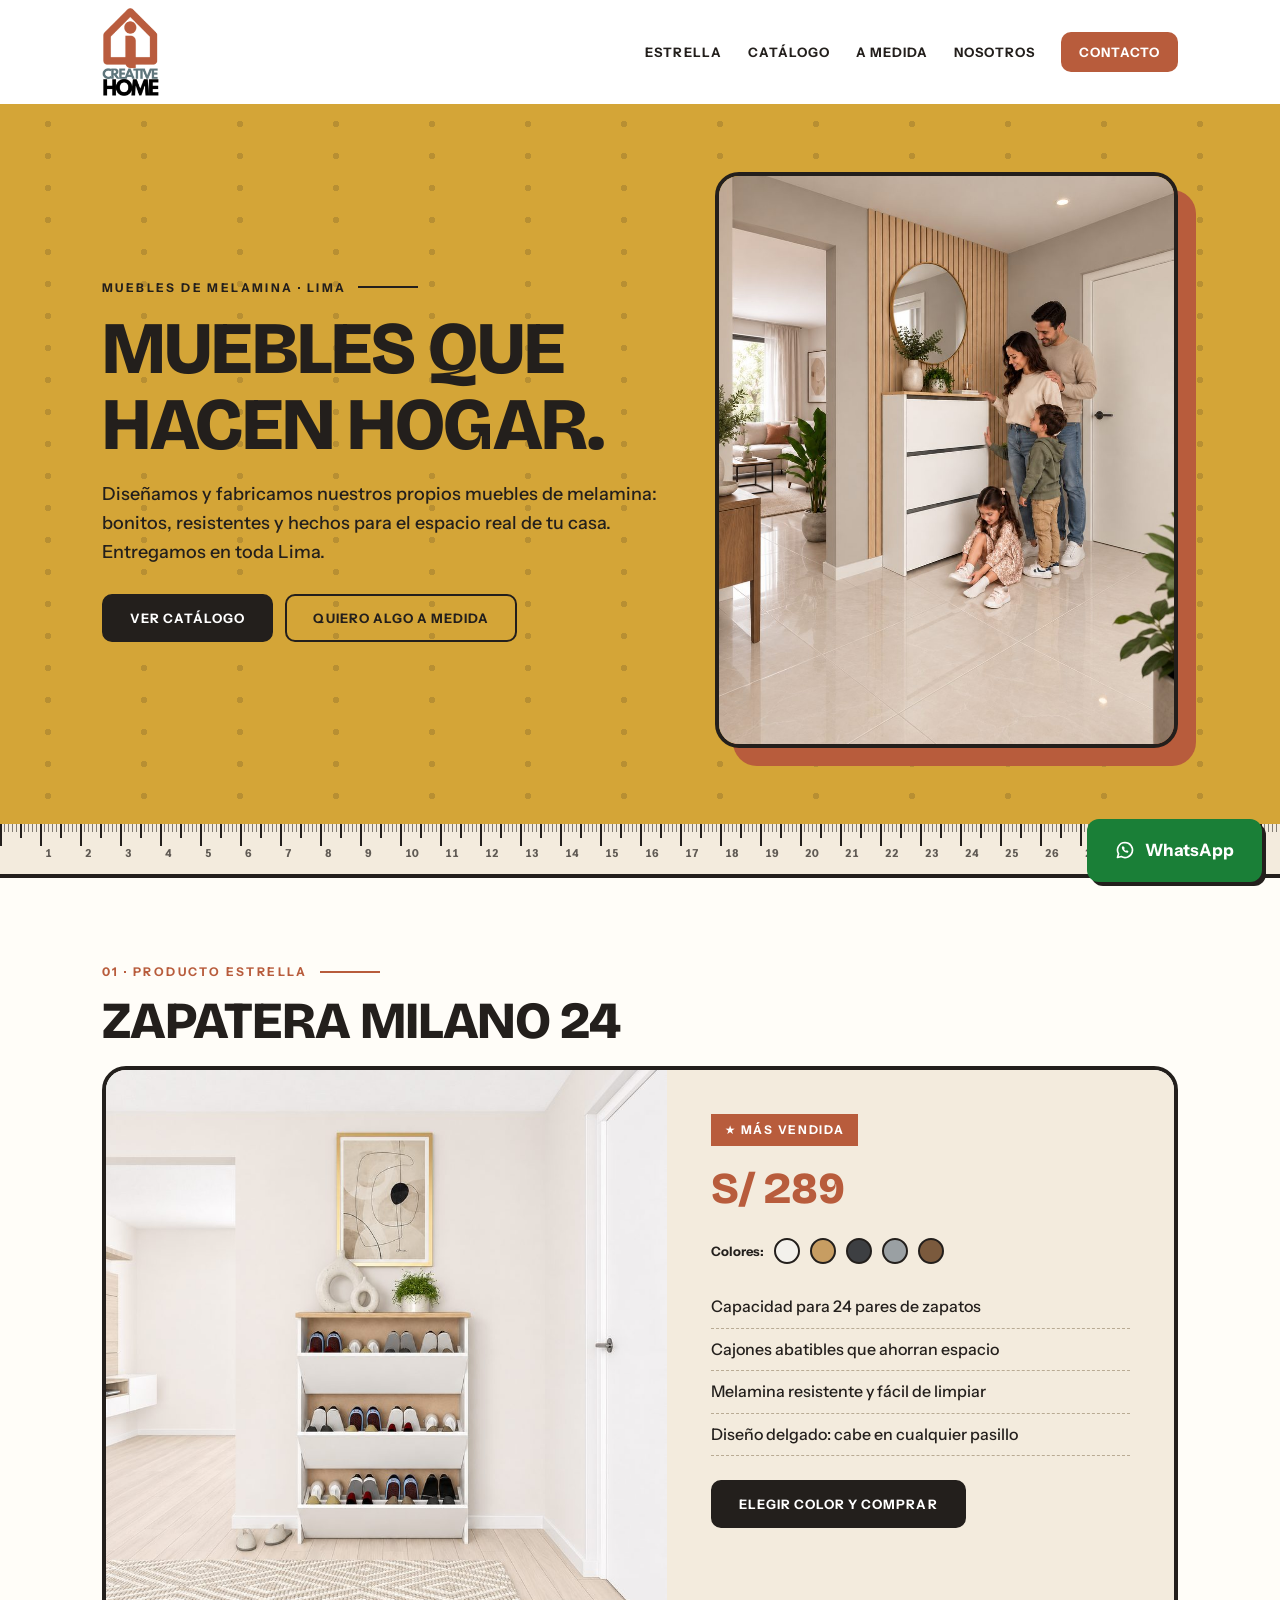
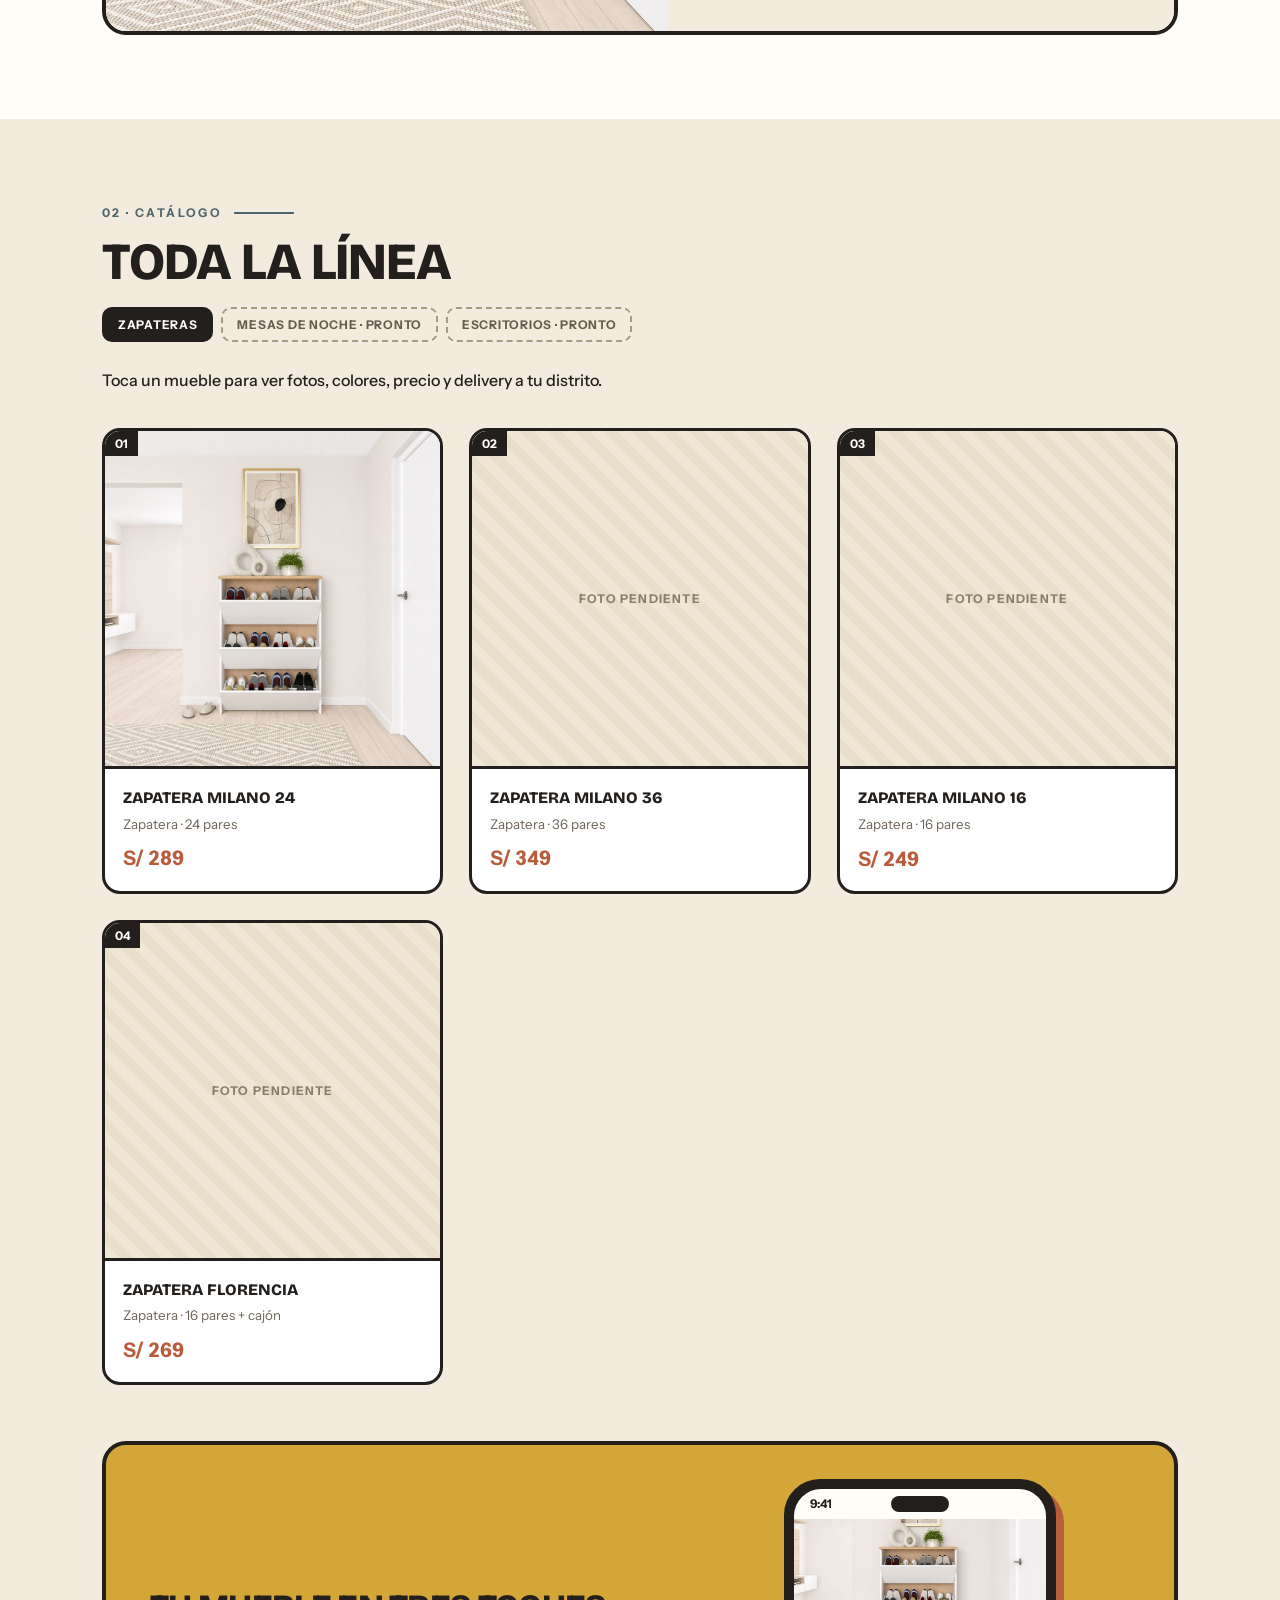
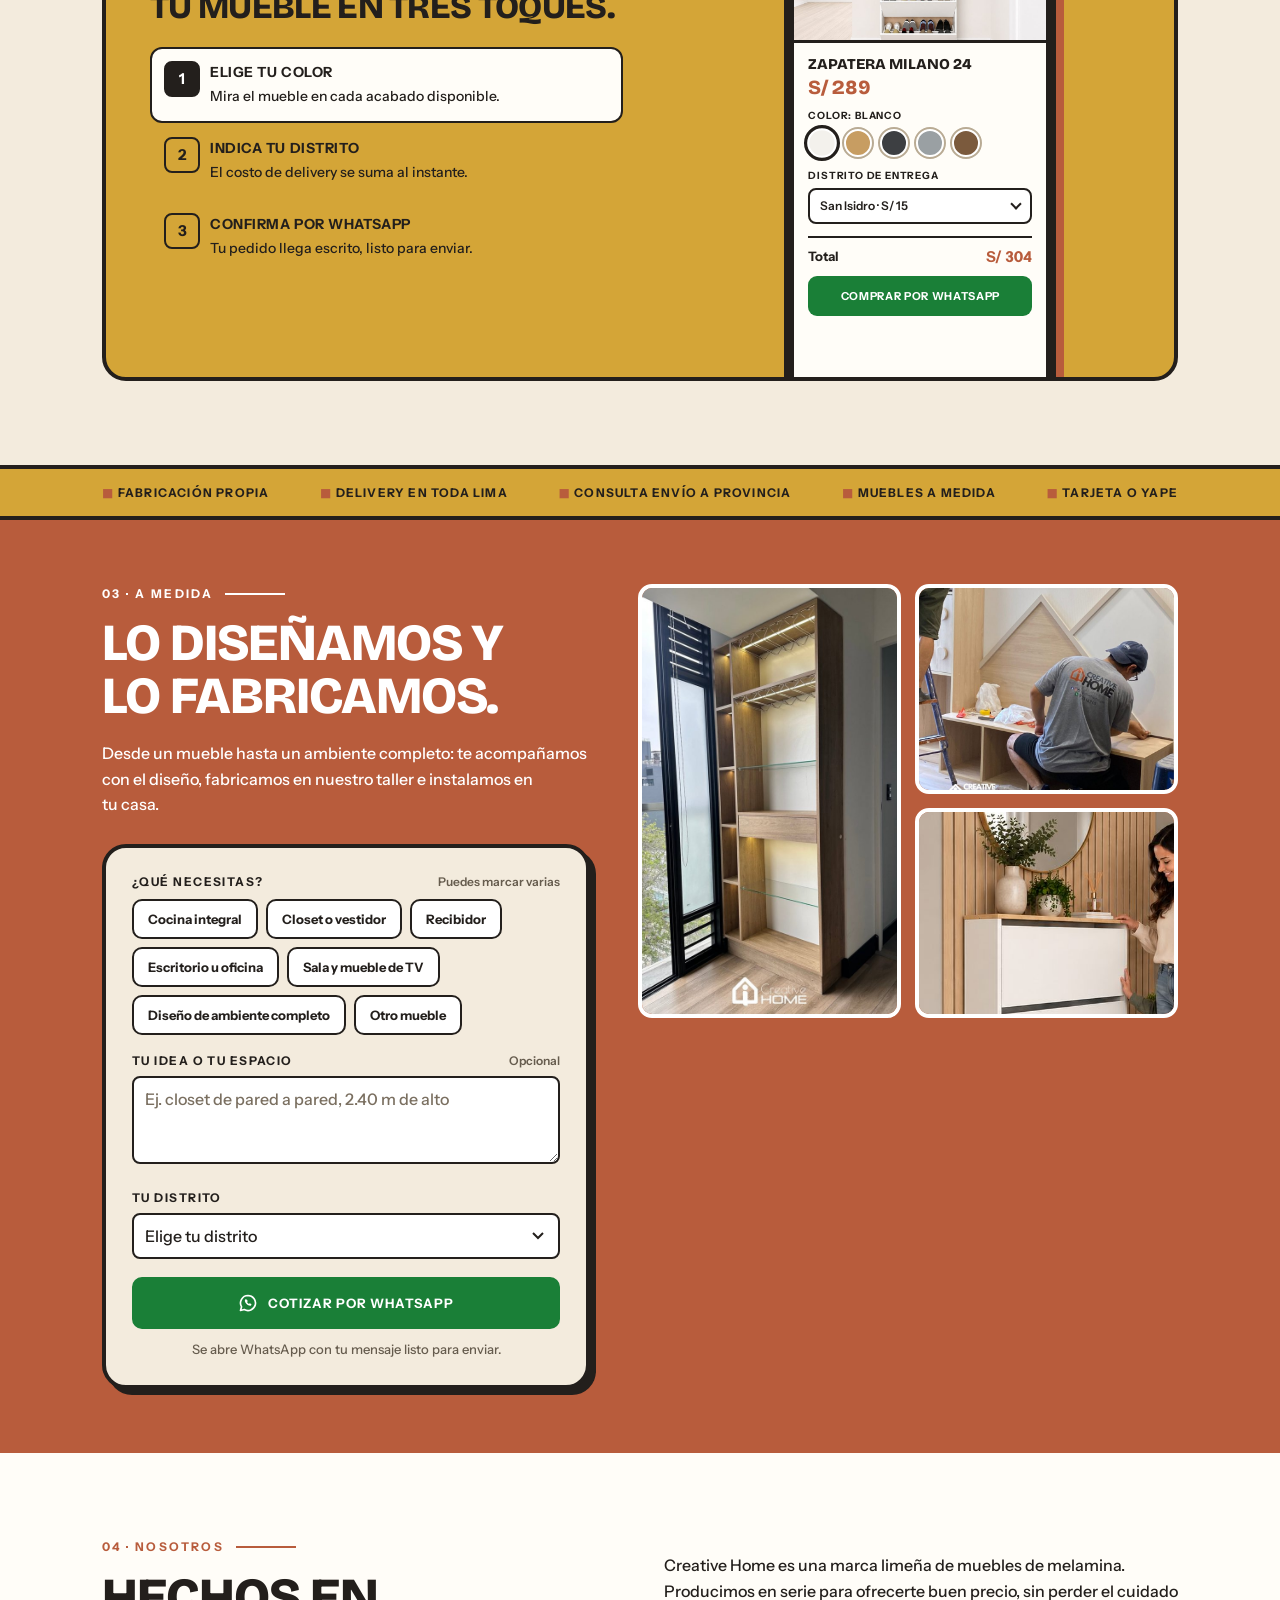
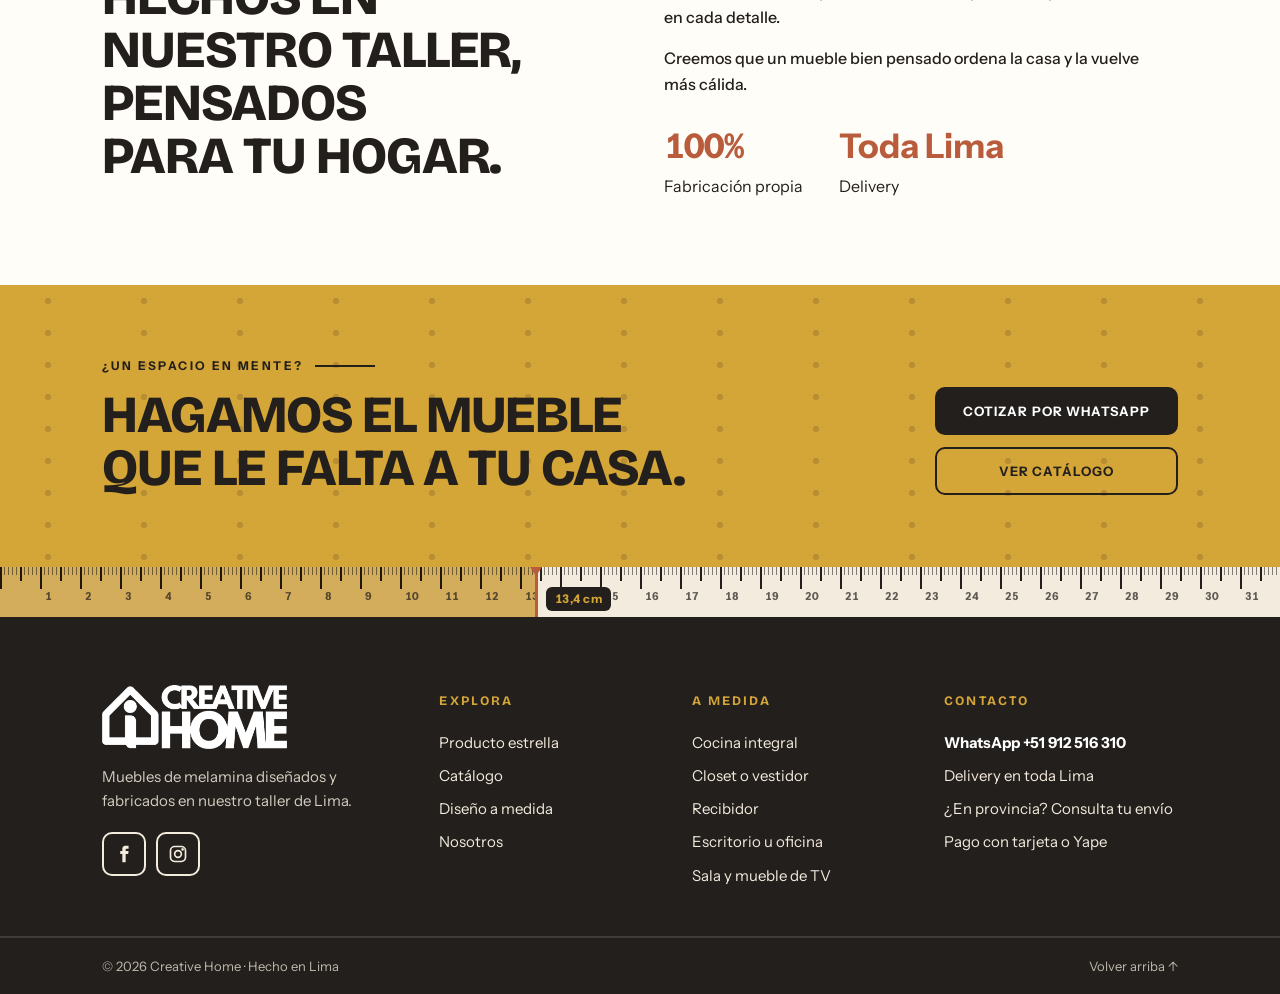
==== index.html @ 0b45a782 "Rename creative-home-completo.html to index.html" ====
<!DOCTYPE html>
<html lang="es">
<head>
<meta charset="utf-8">
<meta name="viewport" content="width=device-width, initial-scale=1, viewport-fit=cover">
<meta name="description" content="Creative Home: zapateras y muebles de melamina fabricados por nosotros. Compra en línea o por WhatsApp. Diseño y fabricación a medida.">
<link rel="icon" href="data:image/svg+xml,%3Csvg xmlns=%27http://www.w3.org/2000/svg%27 viewBox=%270 0 100 100%27%3E%3Ctext y=%27.9em%27 font-size=%2790%27%3E%F0%9F%8F%A0%3C/text%3E%3C/svg%3E">
<meta name="color-scheme" content="light">
<title>Creative Home | Muebles de melamina en Lima</title>
<link rel="preconnect" href="https://fonts.googleapis.com"><link rel="preconnect" href="https://fonts.gstatic.com" crossorigin>
<link href="https://fonts.googleapis.com/css2?family=Bricolage+Grotesque:opsz,wght@12..96,700..800&family=Instrument+Sans:wght@400..700&display=swap" rel="stylesheet">
<style>
:root{--fd:'Bricolage Grotesque',Georgia,serif;--fb:'Instrument Sans',system-ui,Arial,sans-serif;--ink:#231f1c;--mus:#d4a537;--ter:#b85c3c;--sl:#4f666c;--cr:#f3ebdd;--wh:#fffdf8;color-scheme:light;box-sizing:border-box;padding-top:env(safe-area-inset-top,0px);padding-bottom:env(safe-area-inset-bottom,0px)}
*{box-sizing:border-box}html{scroll-behavior:smooth;scroll-padding-top:calc(90px + env(safe-area-inset-top,0px))}
body{margin:0;background:var(--wh);color:var(--ink);font:400 16px/1.6 var(--fb)}
body::before{content:"";position:fixed;inset:0 0 auto;height:env(safe-area-inset-top,0px);background:#fff;z-index:20}
img{max-width:100%;display:block}a{color:inherit;text-decoration:none}.w{max-width:1120px;margin:auto;padding:0 22px}
header{position:sticky;top:env(safe-area-inset-top,0px);z-index:10;background:#fff;border-bottom:4px solid var(--mus)}
header .w{display:flex;align-items:center;justify-content:space-between;height:104px}header img{height:88px;width:auto}
nav{display:flex;gap:26px;align-items:center;font-size:13px;font-weight:700;letter-spacing:.08em;text-transform:uppercase}nav a:hover{color:var(--ter)}
@media(max-width:760px){header .w{height:84px}header img{height:70px}nav a:not(.nb){display:none}}
.b{display:inline-block;background:var(--ink);color:#fff;border:2px solid var(--ink);border-radius:10px;padding:14px 26px;font:800 13px var(--fb);letter-spacing:.08em;text-transform:uppercase;cursor:pointer;transition:.15s}
.b:hover{background:var(--ter);border-color:var(--ter)}.b.o{background:transparent;color:inherit;border-color:currentColor}.b.o:hover{background:var(--ink);color:#fff}
.b.g{background:#25a244;border-color:#25a244}.b.g:hover{background:#1d8a38;border-color:#1d8a38}.nb{background:var(--ter);color:#fff;padding:10px 18px;border-radius:10px}
.tag{font-weight:800;font-size:12px;letter-spacing:.2em;text-transform:uppercase;display:flex;align-items:center;gap:12px}.tag::after{content:"";height:2px;width:60px;background:currentColor}
h1,h2{font-weight:900;text-transform:uppercase;line-height:1.02;margin:14px 0 18px;letter-spacing:-.01em}h1{font-size:clamp(38px,6.4vw,74px)}h2{font-size:clamp(30px,4.6vw,52px)}
section{padding:84px 0}.ru{height:46px;background:url([data-uri]) repeat-x center/auto 100%}
#inicio{background:var(--mus);padding:64px 0 76px}.hero{display:grid;grid-template-columns:1.1fr .9fr;gap:48px;align-items:center}
.hero p{font-size:18px;max-width:470px;font-weight:500}.hero .ph{position:relative}.hero .ph img{width:100%;aspect-ratio:4/5;object-fit:cover;border:4px solid var(--ink);border-radius:24px;position:relative;z-index:1}
.hero .ph::before{content:"";position:absolute;inset:18px -18px -18px 18px;background:var(--ter);border-radius:24px}
.row{display:flex;gap:12px;flex-wrap:wrap;margin-top:28px}@media(max-width:820px){.hero,.st,.cu,.ab{grid-template-columns:1fr!important}}
#estrella{background:var(--wh)}.st{display:grid;grid-template-columns:1.05fr .95fr;gap:0;border:4px solid var(--ink);border-radius:24px;overflow:hidden}
.st img{width:100%;height:100%;min-height:420px;object-fit:cover}.st .tx{padding:44px;background:var(--cr)}
.bd{display:inline-block;background:var(--ter);color:#fff;font-weight:800;font-size:12px;letter-spacing:.14em;padding:6px 14px;text-transform:uppercase}
.pr{font-size:44px;font-weight:900;color:var(--ter);margin:8px 0 14px}.sw{display:flex;gap:10px;margin:0 0 22px;align-items:center;font-size:13px;font-weight:700}
.dot{width:26px;height:26px;border-radius:50%;border:2px solid var(--ink)}
ul.l{padding:0;margin:0 0 24px;list-style:none;font-weight:500}ul.l li{padding:8px 0;border-bottom:1px dashed #b9ab94}
#catalogo{background:var(--cr)}.sub{max-width:560px;margin:0 0 34px;font-weight:500}.gr{display:grid;grid-template-columns:repeat(auto-fill,minmax(250px,1fr));gap:26px}
.cd{background:#fff;border:3px solid var(--ink);border-radius:18px;overflow:hidden;cursor:pointer;transition:.15s;position:relative}.cd:hover{transform:translate(-4px,-4px);box-shadow:8px 8px 0 var(--ter)}
.cd img{aspect-ratio:1;object-fit:cover;width:100%}.ph0{aspect-ratio:1;display:grid;place-items:center;text-align:center;font-size:12px;font-weight:700;letter-spacing:.1em;text-transform:uppercase;color:#8a7d68;background:repeating-linear-gradient(45deg,#efe6d4,#efe6d4 10px,#e8dec9 10px,#e8dec9 20px);padding:12px}
.cd .in{padding:16px 18px;border-top:3px solid var(--ink)}.cd h3{margin:0;font-size:16px;font-weight:800;text-transform:uppercase}.cd small{color:#6e6558}.cd b{display:block;color:var(--ter);font-size:20px;font-weight:900;margin-top:6px}
.cd i{position:absolute;top:0;left:0;background:var(--ink);color:#fff;font:800 12px var(--fb);padding:5px 10px;font-style:normal;z-index:1}
#medida{background:var(--ter);color:#fff}.cu{display:grid;grid-template-columns:.95fr 1.05fr;gap:48px;align-items:start}
.sv{display:flex;flex-wrap:wrap;gap:10px;margin:8px 0 18px}.sv button{background:transparent;color:#fff;border:2px solid #fff;border-radius:10px;padding:11px 16px;font:800 13px var(--fb);cursor:pointer;transition:.15s}.sv button:hover{background:rgba(255,255,255,.2)}.sv button.on{background:var(--mus);border-color:var(--mus);color:#231f1c}.sv button.on::before{content:"✓ "}
.mo{display:grid;grid-template-columns:1fr 1fr;gap:14px}.mo img{width:100%;height:100%;object-fit:cover;border:4px solid #fff;border-radius:14px;min-height:200px}.mo img.tl{grid-row:span 2;min-height:420px}
.mo div{border:3px dashed rgba(255,255,255,.7);display:grid;place-items:center;text-align:center;padding:14px;font-weight:800;font-size:12px;letter-spacing:.12em;text-transform:uppercase;min-height:150px}
.b.y{background:var(--mus);border-color:var(--mus);color:var(--ink)}.b.y:hover{background:#fff;border-color:#fff}
#nosotros{background:var(--wh)}.ab{display:grid;grid-template-columns:1fr 1fr;gap:48px}.ab p{font-weight:500}
.nm{display:flex;gap:36px;margin-top:22px;flex-wrap:wrap}.nm b{display:block;font-size:34px;font-weight:900;color:var(--ter)}
footer{background:var(--ink);color:var(--cr);font-size:15px;line-height:1.55;overflow:hidden}footer a{transition:color .15s}footer a:hover{color:var(--mus)}.fc{background:radial-gradient(circle,rgba(35,31,28,.16) 3px,transparent 3.5px) 0 0/96px 32px,var(--mus);color:var(--ink);padding:72px 0}.fc .w{display:flex;justify-content:space-between;align-items:flex-end;gap:28px 48px;flex-wrap:wrap}.fc h2{margin:14px 0 0;max-width:760px}.fc .row{margin:0;flex-direction:column}.fc .row .b{text-align:center}.fc .b:hover{color:#fff}.fc .b.o:hover{color:#fff}footer .ru{background-color:var(--mus)}.fm{padding:64px 0 44px}.fm .w{display:grid;grid-template-columns:1.4fr 1fr 1fr 1.1fr;gap:40px}.fb img{height:64px;width:auto}.fb p{max-width:300px;margin:16px 0 20px;opacity:.85}.so{display:flex;gap:10px}.so a{width:44px;height:44px;display:grid;place-items:center;border:2px solid var(--cr);border-radius:10px}.so a:hover{background:var(--mus);border-color:var(--mus);color:var(--ink)}.so svg{width:20px;height:20px}.fn h3{font-size:13px;letter-spacing:.16em;text-transform:uppercase;color:var(--mus);margin:6px 0 14px}.fn a,.fn span{display:block;padding:5px 0}.fn .wl{font-weight:700;color:#fff}.fbt{border-top:2px solid rgba(243,235,221,.14)}.fbt .w{display:flex;justify-content:space-between;gap:10px 24px;flex-wrap:wrap;padding-top:18px;padding-bottom:18px;font-size:13px;color:rgba(243,235,221,.75)}@media(max-width:900px){.fm .w{grid-template-columns:1fr 1fr}.fb,.fn:last-child{grid-column:1/-1}}@media(max-width:760px){.fc{padding:56px 0}.fc .row{flex-direction:row}.fm{padding:48px 0 32px}.fm .w{gap:32px 20px}.fb img{height:54px}.fbt .w{padding-bottom:96px}}
.fab{position:fixed;right:18px;bottom:calc(18px + env(safe-area-inset-bottom,0px));background:#25a244;color:#fff;font-weight:800;font-size:17px;padding:18px 28px;border-radius:12px;z-index:15;box-shadow:4px 4px 0 var(--ink)}
.ov{position:fixed;inset:0;background:rgba(35,31,28,.7);display:none;align-items:center;justify-content:center;padding:14px;z-index:30}.ov.on{display:flex}
.md{background:var(--wh);border:4px solid var(--ink);border-radius:20px;max-width:900px;width:100%;max-height:94vh;max-height:94dvh;overflow:auto;display:grid;grid-template-columns:1.05fr .95fr;position:relative}
@media(max-width:760px){.md{grid-template-columns:1fr}}
.sl{position:relative;background:var(--cr);aspect-ratio:1;overflow:hidden}.sl img,.sl .ph0{width:100%;height:100%;aspect-ratio:auto;object-fit:cover}
.ar{position:absolute;top:50%;transform:translateY(-50%);background:#231f1c;color:#fff;-webkit-text-fill-color:#fff;border:3px solid #fff;width:48px;height:48px;font:900 24px/1 var(--fb);cursor:pointer;z-index:2;box-shadow:3px 3px 0 rgba(0,0,0,.35)}.ar:hover{background:var(--ter)}.ar.p{left:10px}.ar.n{right:10px}
.dts{position:absolute;bottom:10px;left:0;right:0;display:flex;justify-content:center;gap:7px}.dts button{width:11px;height:11px;border:2px solid var(--ink);background:#fff;cursor:pointer}.dts button.on{background:var(--ink)}
.md .tx{padding:28px}.md h2{font-size:26px;margin:0 0 8px}.x{position:absolute;right:10px;top:10px;z-index:3;background:#231f1c;color:#fff;-webkit-text-fill-color:#fff;border:3px solid #fff;width:44px;height:44px;font:900 24px/1 var(--fb);cursor:pointer;box-shadow:3px 3px 0 rgba(0,0,0,.35)}.x:hover{background:var(--ter)}
.cs{display:flex;gap:10px;margin:6px 0 16px;flex-wrap:wrap}.cs button{width:44px;height:44px;border-radius:50%;border:3px solid #fff;outline:2px solid #b9ab94;cursor:pointer}.cs button.on{outline:3px solid var(--ink)}
label,.lb{font-size:12px;font-weight:800;letter-spacing:.08em;text-transform:uppercase}select,input,textarea{width:100%;padding:11px;border:2px solid var(--ink);border-radius:8px;background:#fff;color:#231f1c;-webkit-text-fill-color:#231f1c;font:500 16px var(--fb);margin:6px 0 12px}select option{color:#231f1c;background:#fff}input::placeholder,textarea::placeholder{color:#7a6f60;opacity:1;-webkit-text-fill-color:#7a6f60}select:focus,input:focus,textarea:focus{outline:3px solid var(--mus)}
.tt{display:flex;justify-content:space-between;padding:10px 0;border-top:2px solid var(--ink);font-weight:700}.tt b{color:var(--ter);font-size:18px}.md .b{width:100%;margin-top:8px;text-align:center}
.pm{display:flex;gap:10px;margin-bottom:12px}.pm label{flex:1;border:2px solid var(--ink);padding:10px;cursor:pointer;text-transform:none;letter-spacing:0;font-size:13px}.pm input{width:auto;margin:0 6px 0 0}
.nt{background:var(--cr);border-left:5px solid var(--mus);padding:12px;font-size:13px;margin-top:10px;display:none}
.aq{background:var(--ink);color:#fff;padding:16px 18px;margin:0 0 24px;border-left:8px solid var(--mus);font-size:14px}.aq b{display:block;color:var(--mus);font-size:15px;letter-spacing:.1em;text-transform:uppercase;margin-bottom:2px}.ql{font:800 12px var(--fb);letter-spacing:.12em;text-transform:uppercase}#idea{min-height:76px;resize:vertical;margin:0 0 14px;border-color:#fff}#qh{display:none;background:var(--mus);color:#231f1c;font-weight:700;font-size:13px;padding:8px 12px;margin-bottom:12px}
.ts{background:var(--ink);color:#fff}.ts .w{display:flex;justify-content:space-between;gap:10px 28px;flex-wrap:wrap;padding-top:16px;padding-bottom:16px;font:800 12px var(--fb);letter-spacing:.12em;text-transform:uppercase}.ts span::before{content:"■ ";color:var(--mus)}
.hw{display:grid;grid-template-columns:repeat(3,1fr);margin-top:46px;border:3px solid var(--ink);background:#fff}.hw div{padding:24px;border-right:3px solid var(--ink);font-weight:500}.hw div:last-child{border:0}.hw b{display:block;font-size:42px;font-weight:900;color:var(--ter);line-height:1}.hw h3{margin:6px 0;text-transform:uppercase;font-size:15px;font-weight:800}.hw p{margin:0;font-size:14px}@media(max-width:760px){.hw{grid-template-columns:1fr}.hw div{border-right:0;border-bottom:3px solid var(--ink)}}
.ts.m{background:var(--mus);color:#231f1c;border-top:4px solid #231f1c;border-bottom:4px solid #231f1c}.ts.m span::before{color:var(--ter)}
.ar,.x{border-radius:10px}.ct{display:flex;gap:8px;flex-wrap:wrap;margin:0 0 26px}.ct button{font:800 12px var(--fb);letter-spacing:.06em;text-transform:uppercase;padding:8px 14px;border:2px solid #231f1c;border-radius:10px;background:#231f1c;color:#fff;cursor:default}.ct button[disabled]{background:transparent;color:#7a6f60;border:2px dashed #b9ab94}
html{-webkit-text-size-adjust:100%}body{-webkit-font-smoothing:antialiased}*{-webkit-tap-highlight-color:transparent}
button,a,.cd,.sl{touch-action:manipulation}.sl{touch-action:pan-y}
h1,h2{letter-spacing:-.02em;text-wrap:balance}p{text-wrap:pretty}h1,h2,h3,p,.cd h3{overflow-wrap:break-word}.tx p,.ab p,.hero p{max-width:65ch}
.pr,.cd b,.tt,.tt b,.nm b{font-variant-numeric:tabular-nums}
.b,.sv button,.fab,.ar,.x{transition:transform .16s cubic-bezier(.23,1,.32,1),background-color .16s,border-color .16s,color .16s}
.b:active,.sv button:active,.fab:active,.x:active{transform:scale(.97)}.ar:active{transform:translateY(-50%) scale(.95)}
.cd{transition:transform .22s cubic-bezier(.23,1,.32,1),box-shadow .22s cubic-bezier(.23,1,.32,1)}.cd:active{transform:scale(.98)}
@media(hover:none){.cd:hover{transform:none;box-shadow:none}.b:hover{background:var(--ink);border-color:var(--ink)}.b.y:hover{background:var(--mus);border-color:var(--mus)}.b.g:hover{background:#25a244;border-color:#25a244}.b.o:hover{background:transparent;color:inherit}.sv button:hover{background:transparent}.sv button.on:hover{background:var(--mus)}}
.ov,.md{overscroll-behavior:contain}.ov.on{animation:fd .18s ease-out}.ov.on .md{animation:pop .24s cubic-bezier(.23,1,.32,1)}.sl img,.sl .ph0{animation:fd .22s ease-out}
@keyframes fd{from{opacity:0}}@keyframes pop{from{opacity:0;transform:scale(.96) translateY(8px)}}
.dts button{position:relative}.dts button::after{content:"";position:absolute;inset:-14px -5px}
a:focus-visible,button:focus-visible{outline:3px solid var(--mus);outline-offset:2px}
@media(prefers-reduced-motion:reduce){*,*::before,*::after{animation:none!important;transition:none!important}html{scroll-behavior:auto}}
.fr{border:4px solid var(--ink);border-radius:24px;overflow:hidden;position:relative;z-index:1}.hero .ph .fr img{border:0;border-radius:0;position:static;display:block}
.zm{overflow:hidden;min-height:420px}.zm img{display:block}.zi{overflow:hidden}.zi img,.zi .ph0{display:block}
.mo{grid-auto-rows:150px}.mo .mi{border:4px solid #fff;border-radius:14px;overflow:hidden;display:block;padding:0;min-height:0}.mo .mi.tl{grid-row:span 2}.mo .mi img{width:100%;height:100%;object-fit:cover;border:0;border-radius:0;min-height:0;display:block}
#medida{padding:64px 0}
.fr img,.zm img,.zi img,.mi img,.sl img{transition:transform .5s cubic-bezier(.23,1,.32,1)}
@media(hover:hover){.fr:hover img,.zm:hover img,.cd:hover .zi img,.mi:hover img,.sl:hover img{transform:scale(1.07)}}
.cd:hover{transform:none;box-shadow:6px 6px 0 var(--ter)}
.dc{border:2px solid var(--ink);border-radius:12px;background:var(--cr);padding:12px;margin:0 0 12px}.dh{display:flex;justify-content:space-between;align-items:center;gap:8px;flex-wrap:wrap;border-bottom:2px dashed #b9ab94;padding-bottom:8px;margin-bottom:10px}.dh b{font-size:11px;letter-spacing:.1em;text-transform:uppercase}
.bg2{background:var(--mus);color:#231f1c;font-weight:800;font-size:12px;padding:5px 10px;border-radius:8px;border:2px solid var(--ink)}
.dt{display:grid;grid-template-columns:repeat(3,1fr);gap:8px}.dt div{background:#fff;border:2px solid var(--ink);border-radius:10px;padding:10px 6px;text-align:center;font-size:12px;font-weight:600;line-height:1.3;display:flex;flex-direction:column;align-items:center;gap:6px}.dt .no{background:#f8e3da;border-color:var(--ter);color:#8a3a20}
.df{display:flex;justify-content:space-between;gap:8px;flex-wrap:wrap;font-size:12px;margin-top:10px;font-weight:500}.df a{color:var(--ter);font-weight:800;text-decoration:underline}
/* ---- v2: fonts, footer, forms, menu, motion. Base spacing is left as is. ---- */
:root{--e:cubic-bezier(.16,1,.3,1);--grn:#1a7f37}
h1,h2,h3,.pr{font-family:var(--fd)}
html{scroll-padding-top:calc(118px + env(safe-area-inset-top,0px));scrollbar-color:var(--ink) var(--cr)}
html.lk .fab,header.open~.fab,.fab.hd{opacity:0;pointer-events:none}
::selection{background:var(--mus);color:var(--ink)}
input,textarea,select{caret-color:var(--ter);accent-color:var(--ter)}
a:focus-visible,button:focus-visible,.cd:focus-visible,summary:focus-visible{outline:3px solid var(--ink);outline-offset:3px}
footer .fm :focus-visible,footer .fbt :focus-visible{outline-color:#fff}
.ov :focus-visible{outline-color:var(--ter)}
.hero .ph img{height:auto}

/* menu */
.mt{display:none}
.nb{transition:background-color .15s,transform .15s}.nb:hover{background:var(--ink);color:#fff}
@media(min-width:761px){
nav a:not(.nb){position:relative;padding:8px 0}
nav a:not(.nb)::after{content:"";position:absolute;left:0;right:0;bottom:0;height:3px;background:var(--ter);transform:scaleX(0);transform-origin:left;transition:transform .3s var(--e)}
nav a:not(.nb):hover::after,nav a[aria-current]:not(.nb)::after{transform:scaleX(1)}
nav a[aria-current]:not(.nb){color:var(--ter)}
}
@media(min-width:761px) and (max-width:900px){nav{gap:18px;font-size:12px}}
@media(min-width:821px){.mo{position:sticky;top:132px;grid-auto-rows:210px}}

/* buttons, chips, cards */
.b.g,.fab{background:var(--grn);border-color:var(--grn)}
@media(hover:hover){.b.g:hover{background:#14662c;border-color:#14662c}}
@media(hover:none){.b.g:hover{background:var(--grn);border-color:var(--grn)}}
.b svg,.fab svg{width:20px;height:20px;flex:none}
.b.ic{display:inline-flex;align-items:center;justify-content:center;gap:10px}
.fab{display:inline-flex;align-items:center;gap:10px;transition:transform .16s var(--e),opacity .2s}
.ct span{font:800 12px var(--fb);letter-spacing:.06em;text-transform:uppercase;padding:8px 14px;border:2px solid var(--ink);border-radius:10px;background:var(--ink);color:#fff}
.ct span.so0{background:transparent;color:#665c4e;border:2px dashed #a8997f}
.cd:focus-visible{box-shadow:6px 6px 0 var(--ter)}
.zi .ph0{display:grid}

/* quote form */
.qf{background:var(--cr);color:var(--ink);border:4px solid var(--ink);border-radius:24px;padding:26px;box-shadow:6px 6px 0 var(--ink);margin-top:26px}
.qf fieldset{border:0;padding:0;margin:0 0 18px;min-width:0}
.qf legend,.qf label{display:flex;justify-content:space-between;align-items:baseline;gap:10px;width:100%;padding:0;font:800 12px var(--fb);letter-spacing:.12em;text-transform:uppercase}
.qf legend small,.qf label small{font:600 12px var(--fb);letter-spacing:0;text-transform:none;color:#665c4e}
.qf .sv{margin:10px 0 0;gap:8px}
.qf .sv button{background:#fff;color:var(--ink);border-color:var(--ink);padding:10px 14px}
.qf .sv button:hover{background:#fff}
@media(hover:hover){.qf .sv button:hover{background:var(--mus)}}
.qf .sv button.on,.qf .sv button.on:hover{background:var(--ink);border-color:var(--ink);color:#fff}
.qf .sv button.on::before{content:"✓ ";color:var(--mus)}
.qf #idea,.qf #qd{border-color:var(--ink);margin:8px 0 18px}
.qf #idea{min-height:88px}
#qh{border-radius:8px;border:2px solid var(--ink);padding:10px 12px;margin:0 0 14px}
#qh.on{display:block;animation:up .3s var(--e) both}
.qf .b{width:100%;text-align:center}
.qf .qn{margin:10px 0 0;font-size:13px;font-weight:500;color:#665c4e;text-align:center}

/* checkout form */
label,.lb{display:block}
select{appearance:none;-webkit-appearance:none;padding-right:40px;background:#fff url("data:image/svg+xml,%3Csvg xmlns='http://www.w3.org/2000/svg' viewBox='0 0 12 8'%3E%3Cpath d='M1 1l5 5 5-5' fill='none' stroke='%23231f1c' stroke-width='2'/%3E%3C/svg%3E") no-repeat right 14px center/12px 8px;cursor:pointer}
.fd{margin:0 0 12px}.fd input{margin-bottom:0}
[aria-invalid=true]{border-color:var(--ter);box-shadow:inset 0 0 0 1px var(--ter)}
.er{display:block;margin-top:5px;font-size:13px;font-weight:700;color:#a04a2c}.er[hidden]{display:none}
.pm label{display:flex;align-items:center;border-radius:8px;background:#fff;transition:background-color .15s,box-shadow .15s}
.pm label:has(input:checked){background:var(--cr);box-shadow:inset 0 0 0 2px var(--ink)}
.pm label:has(input:focus-visible){outline:3px solid var(--mus)}
.nt{border-radius:0 8px 8px 0}
.cs button{transition:transform .15s var(--e)}
summary.dh{list-style:none;cursor:pointer}summary.dh::-webkit-details-marker{display:none}
summary.dh b::after{content:"";display:inline-block;width:7px;height:7px;margin-left:8px;border:solid currentColor;border-width:0 2px 2px 0;transform:translateY(-3px) rotate(45deg);transition:transform .2s var(--e)}
details[open]>summary.dh b::after{transform:translateY(1px) rotate(-135deg)}
details:not([open])>summary.dh{border-bottom:0;padding-bottom:0;margin-bottom:0}

/* product modal: close button stays pinned, content scrolls inside .mdi only when it cannot fit */
.md{display:flex;overflow:hidden;box-shadow:8px 8px 0 rgba(35,31,28,.55)}
.mdi{display:grid;grid-template-columns:1.05fr .95fr;width:100%;overflow:auto;overscroll-behavior:contain;scrollbar-color:var(--ink) var(--cr)}
.sl img,.sl .ph0{position:absolute;inset:0}
.dts button{padding:0;border-radius:0}
.md .b.o{color:var(--ink)}
@media(min-width:761px){.sl{aspect-ratio:auto;min-height:440px;align-self:stretch}.md .tx{align-self:center}}

/* entrances: content is visible by default; .js-gated so a script failure never hides it */
@keyframes up{from{opacity:0;transform:translateY(14px)}}
@keyframes ins{from{clip-path:inset(0 0 100% 0)}to{clip-path:inset(0 0 0 0)}}
@media(prefers-reduced-motion:no-preference){
.hero>div:first-child>*{animation:up .7s var(--e) both}
.hero>div:first-child>:nth-child(2){animation-delay:.07s}.hero>div:first-child>:nth-child(3){animation-delay:.14s}.hero>div:first-child>:nth-child(4){animation-delay:.21s}
.hero .fr{animation:ins .9s var(--e) .1s both}
.hero .ph::before{animation:fd .5s ease-out .55s both}
.js .rv{opacity:0;transform:translateY(18px);transition:opacity .7s var(--e),transform .7s var(--e);transition-delay:var(--d,0s)}
.js .rv.in{opacity:1;transform:none}
}

/* mobile: only what the base lacked (menu, modal fit). Section, card and grid spacing stay as in the base. */
@media(max-width:760px){
html{scroll-padding-top:calc(96px + env(safe-area-inset-top,0px))}
body{overflow-x:clip}
.mt{display:inline-flex;flex-direction:column;justify-content:center;align-items:center;gap:5px;width:48px;height:48px;padding:0;background:#fff;border:2px solid var(--ink);border-radius:10px;cursor:pointer}
.mt span{display:block;width:22px;height:3px;background:var(--ink);border-radius:2px;transition:transform .2s,opacity .2s}
header.open .mt span:nth-child(1){transform:translateY(8px) rotate(45deg)}header.open .mt span:nth-child(2){opacity:0}header.open .mt span:nth-child(3){transform:translateY(-8px) rotate(-45deg)}
nav{display:flex;position:absolute;left:0;right:0;top:calc(100% + 4px);flex-direction:column;align-items:stretch;gap:0;padding:6px 22px 20px;background:#fff;border-bottom:4px solid var(--mus);box-shadow:0 14px 24px rgba(35,31,28,.18);font-size:16px;max-height:calc(100dvh - 88px);overflow-y:auto;visibility:hidden;opacity:0;transform:translateY(-10px);pointer-events:none;transition:opacity .2s ease-out,transform .3s var(--e),visibility 0s .3s}
header.open nav{visibility:visible;opacity:1;transform:none;pointer-events:auto;transition-delay:0s}
nav a:not(.nb){display:flex;align-items:center;min-height:52px;border-bottom:1px solid #e8dec9}
nav a[aria-current]:not(.nb){color:var(--ter)}
nav a.nb{display:flex;justify-content:center;align-items:center;margin-top:14px;min-height:48px}
.qf{padding:18px;border-radius:18px;box-shadow:4px 4px 0 var(--ink)}
.qf legend,.qf label{flex-wrap:wrap}
/* product modal fits the screen: the photo gives up height before anything has to scroll */
.ov{padding:10px}
.md{max-height:calc(100dvh - 20px)}
.mdi{display:flex;flex-direction:column;max-height:calc(100dvh - 28px)}
.sl{aspect-ratio:auto;flex:0 1 100vw;min-height:150px}
.md .tx{flex:none;padding:16px 18px 18px}
.md h2{font-size:22px;margin:0 0 4px}
#mp{font-size:28px!important;margin:0 0 6px!important}
.cs{margin:6px 0 10px}
.md select,.md input:not([type=radio]){margin:6px 0 10px}.md .b{letter-spacing:.04em;padding-left:12px;padding-right:12px}.md .fd input{margin-bottom:0}.md .fd{margin-bottom:10px}
.dc{padding:10px 12px;margin-bottom:6px}
.tt{padding:7px 0}
.pm{margin-bottom:6px}
.fab{right:14px;bottom:calc(14px + env(safe-area-inset-bottom,0px))}
}
/* how-to-buy demo: a miniature of the real product sheet; every motion follows a tap */
.hc{margin-top:56px;display:grid;grid-template-columns:1.05fr .95fr;border:4px solid var(--ink);border-radius:24px;overflow:hidden;background:var(--mus);height:540px}
.hx{padding:44px;align-self:center}
.hh{font-family:var(--fd);font-weight:800;text-transform:uppercase;font-size:clamp(24px,3vw,34px);line-height:1.05;margin:0 0 22px;letter-spacing:-.02em}
.hl{list-style:none;margin:0;padding:0;counter-reset:h}
.hl li{counter-increment:h;position:relative;padding:12px 14px 12px 58px;border:2px solid transparent;border-radius:12px;transition:background-color .35s,border-color .35s}
.hl li::before{content:counter(h);position:absolute;left:12px;top:12px;width:32px;height:32px;display:grid;place-items:center;border:2px solid var(--ink);border-radius:8px;font:800 15px/1 var(--fb);background:transparent;transition:background-color .35s,color .35s}
.hl b{display:block;font-weight:800;text-transform:uppercase;font-size:14px;letter-spacing:.04em}
.hl span{font-size:14px;font-weight:500}
.hc[data-s="1"] .hl li:nth-child(1),.hc[data-s="2"] .hl li:nth-child(2),.hc[data-s="3"] .hl li:nth-child(3){background:var(--wh);border-color:var(--ink)}
.hc[data-s="1"] .hl li:nth-child(1)::before,.hc[data-s="2"] .hl li:nth-child(2)::before,.hc[data-s="3"] .hl li:nth-child(3)::before{background:var(--ink);color:#fff}
.hp{display:flex;justify-content:center;align-items:flex-start;padding-top:34px}
.hf{width:272px;border:4px solid var(--ink);border-radius:36px;background:var(--ink);padding:6px;box-shadow:8px 8px 0 var(--ter)}
.hs{position:relative;height:520px;border-radius:27px;overflow:hidden;background:var(--wh);font:500 12px/1.35 var(--fb);color:var(--ink);padding:0 14px}
.hb{height:30px;display:flex;align-items:center;justify-content:space-between;font-weight:700;font-size:12px;margin:0 2px}
.hb i{width:58px;height:16px;border-radius:9px;background:var(--ink);position:absolute;left:50%;top:7px;transform:translateX(-50%)}
.hi{margin:0 -14px;height:124px;background:var(--cr);border-bottom:3px solid var(--ink)}.hi img{width:100%;height:100%;object-fit:cover;object-position:50% 62%}
.hn{font:800 15px/1.2 var(--fd);text-transform:uppercase;margin-top:12px}
.hpr{font:800 20px/1.2 var(--fd);color:var(--ter);margin:2px 0 10px;font-variant-numeric:tabular-nums}
.hk{font-weight:800;font-size:10px;letter-spacing:.08em;text-transform:uppercase;margin-bottom:6px}
.hsws{display:flex;gap:8px;margin-bottom:12px}
.hsws i{width:28px;height:28px;border-radius:50%;border:2px solid #fff;outline:2px solid #b9ab94;transition:outline-color .2s,transform .2s var(--e)}
.hc[data-c="0"] .hsws i:nth-child(1),.hc[data-c="1"] .hsws i:nth-child(2){outline:3px solid var(--ink);transform:scale(1.06)}
.hq{position:relative}
.hsel{display:flex;align-items:center;justify-content:space-between;height:36px;padding:0 10px;border:2px solid var(--ink);border-radius:8px;background:#fff;font-weight:600;font-size:12px}
.hsel::after{content:"";width:6px;height:6px;border:solid var(--ink);border-width:0 2px 2px 0;transform:translateY(-2px) rotate(45deg)}
.hm{position:absolute;left:0;right:0;top:40px;z-index:2;background:#fff;border:2px solid var(--ink);border-radius:8px;box-shadow:4px 4px 0 var(--ink);overflow:hidden;opacity:0;transform:translateY(-6px) scale(.98);transform-origin:top;transition:opacity .18s,transform .25s var(--e);pointer-events:none}
.hc[data-d="1"] .hm{opacity:1;transform:none}
.hm div{padding:9px 10px;font-weight:600;font-size:12px;border-bottom:1px solid #e8dec9}.hm div:last-child{border:0}.hm div.hv{background:var(--cr)}
.htt{display:flex;justify-content:space-between;align-items:center;border-top:2px solid var(--ink);margin-top:12px;padding:9px 0;font-weight:700;font-size:13px}
.htv{color:var(--ter);font-size:15px;font-variant-numeric:tabular-nums}
.hbt{height:40px;display:grid;place-items:center;border-radius:9px;background:var(--grn);color:#fff;font-weight:800;font-size:11px;letter-spacing:.06em;text-transform:uppercase;transition:transform .14s var(--e)}
.hbt.pr{transform:scale(.96)}
.hz{position:absolute;inset:0;z-index:3;background:#efe7db;display:flex;flex-direction:column;transform:translateY(102%);transition:transform .55s cubic-bezier(.45,0,.1,1)}
.hc[data-chat="1"] .hz{transform:none}
.hzh{background:var(--grn);color:#fff;padding:34px 14px 10px;display:flex;align-items:center;gap:9px;font-weight:700;font-size:13px}
.hzh i{width:26px;height:26px;border-radius:50%;background:var(--mus);border:2px solid #fff}
.hzb{align-self:flex-end;max-width:84%;margin:16px 12px 0;background:#d9fdd3;border-radius:12px 12px 2px 12px;padding:9px 11px 6px;font-size:12px;line-height:1.4;box-shadow:0 1px 0 rgba(35,31,28,.18);opacity:0;transform:translateY(10px) scale(.96);transform-origin:bottom right;transition:opacity .25s,transform .4s var(--e)}
.hc[data-sent="1"] .hzb{opacity:1;transform:none}
.hzb small{display:block;text-align:right;font-size:10px;color:#5d6b5a;margin-top:2px}
.hdt{position:absolute;left:0;top:0;z-index:4;width:30px;height:30px;margin:-15px 0 0 -15px;border-radius:50%;background:rgba(35,31,28,.28);border:2px solid rgba(255,255,255,.9);opacity:0;transition:transform .6s cubic-bezier(.45,0,.1,1),opacity .25s;pointer-events:none}
.hdt.on{opacity:1}.hdt.pr{background:rgba(35,31,28,.5);box-shadow:0 0 0 6px rgba(35,31,28,.12)}
@media(max-width:820px){
.hc{grid-template-columns:1fr;height:auto;margin-top:40px}
.hx{padding:26px 22px 4px}
.hl li{padding:10px 12px 10px 54px}
.hp{padding-top:22px;height:478px;overflow:hidden}
.hf{width:258px;box-shadow:6px 6px 0 var(--ter)}
}
.ts.m .w{display:block;overflow:hidden;white-space:nowrap;letter-spacing:.1em}
.tk,.tg{display:flex;align-items:center}.tg{gap:28px;justify-content:space-between;flex:none}
@media(min-width:1140px){.tk{display:block}.tg[aria-hidden]{display:none}}
@media(max-width:1139.98px){
.ts.m .w{padding-left:0;padding-right:0;-webkit-mask-image:linear-gradient(90deg,transparent,#000 28px,#000 calc(100% - 28px),transparent);mask-image:linear-gradient(90deg,transparent,#000 28px,#000 calc(100% - 28px),transparent)}
.tk{width:max-content;animation:tk 32s linear infinite}.tg{padding-right:28px}
.ts.m:hover .tk{animation-play-state:paused}
}
@keyframes tk{to{transform:translateX(-50%)}}
@media(prefers-reduced-motion:reduce){.ts.m .w{overflow-x:auto;scrollbar-width:none}.tg[aria-hidden]{display:none}}
#inicio{background:radial-gradient(circle,rgba(35,31,28,.16) 3px,transparent 3.5px) 0 0/96px 32px,var(--mus)}
/* ruler: 4px = 1 mm, so ticks land on whole pixels. Ticks hang from the top edge like a tape measure. */
.ru,footer .ru{height:54px;position:relative;overflow:hidden;cursor:crosshair;touch-action:pan-y;border-bottom:4px solid var(--ink);
background:repeating-linear-gradient(90deg,var(--ink) 0 2px,transparent 2px 40px) 0 0/100% 22px no-repeat,
repeating-linear-gradient(90deg,var(--ink) 0 2px,transparent 2px 20px) 0 0/100% 14px no-repeat,
repeating-linear-gradient(90deg,rgba(35,31,28,.55) 0 1px,transparent 1px 4px) 0 0/100% 8px no-repeat,var(--cr)}
.rn span{position:absolute;top:24px;margin-left:5px;font:800 11px/1 var(--fb);font-variant-numeric:tabular-nums;color:var(--ink);opacity:.7}
.rf{position:absolute;left:0;top:0;width:100%;height:100%;background:var(--mus);opacity:0;transform-origin:left;transform:scaleX(0);mix-blend-mode:multiply;pointer-events:none}
.rm{position:absolute;left:0;top:0;height:100%;width:0;opacity:0;pointer-events:none}
.rm i{position:absolute;left:-1px;top:0;width:3px;height:100%;background:var(--ter)}
.rm i::before{content:"";position:absolute;left:-5px;top:0;border:6.5px solid transparent;border-top:9px solid var(--ter);border-bottom:0}
.rm b{position:absolute;left:10px;bottom:6px;white-space:nowrap;background:var(--ink);color:var(--mus);font:800 12px/1 var(--fb);letter-spacing:.04em;font-variant-numeric:tabular-nums;padding:6px 9px;border-radius:6px}
.rm b.fl{left:auto;right:10px}
.ru.on .rm{opacity:1}.ru.on .rf{opacity:.75}
.ru.au .rm,.ru.au .rf{transition:transform 1s cubic-bezier(.45,0,.1,1),opacity .3s}
.rm,.rf{transition:opacity .3s}
@media(max-width:760px){
html{scroll-padding-top:calc(78px + env(safe-area-inset-top,0px))}
/* header + menu: the open menu continues the header as one white panel, mustard line at its foot */
header .w{height:64px}header img{height:52px}
.mt{width:44px;height:44px}
nav{top:100%;padding:0 22px 16px;max-height:calc(100dvh - 64px)}
nav a:not(.nb){min-height:48px}nav a:first-child{border-top:1px solid #e8dec9}
/* rhythm */
section{padding:48px 0}#medida{padding:48px 0}
h1{font-size:clamp(34px,10vw,44px);margin:10px 0 12px}
h2{font-size:clamp(26px,7.4vw,34px);margin:8px 0 14px}
.tag{font-size:11px;letter-spacing:.16em}.tag::after{width:36px}
/* hero: copy first, photo as a wide band instead of a full-height portrait */
#inicio{padding:28px 0 40px}
.hero{gap:26px}
.hero p{font-size:16px;line-height:1.5}
.row{margin-top:18px;gap:10px}.row .b{flex:1 1 0;text-align:center;padding:13px 6px;font-size:11px;letter-spacing:.04em;white-space:nowrap}
.hero .ph{margin-right:10px}.hero .ph::before{inset:10px -10px -10px 10px;border-radius:18px}
.fr{border-radius:18px;border-width:3px}
.hero .ph img{aspect-ratio:16/11;object-position:50% 38%}
/* star product: photo band on top, tight spec block */
.st{border-width:3px;border-radius:18px}
.zm{min-height:0}.st img{min-height:0;height:auto;aspect-ratio:16/10}
.st .tx{padding:18px}
.pr{font-size:32px;margin:6px 0 8px}.st .pr{display:inline-block;vertical-align:middle;margin:0 0 0 12px;line-height:1}.st .bd{vertical-align:middle}.st .sw{margin-top:12px}
.sw{margin-bottom:12px}.dot{width:22px;height:22px}
ul.l{margin-bottom:16px;font-size:14px}ul.l li{padding:6px 0}
.st .b{width:100%;text-align:center}
/* catalog: two-up cards */
.ct{margin-bottom:14px;gap:6px}.ct span{font-size:11px;padding:6px 10px}
.sub{margin-bottom:18px;font-size:15px}
.gr{grid-template-columns:1fr 1fr;gap:12px}
.cd{border-radius:14px}.cd .in{padding:10px 12px 12px}
.cd h3{font-size:13px;line-height:1.2}.cd small{display:block;font-size:12px;line-height:1.3;margin-top:2px}.cd b{font-size:17px;margin-top:4px}
.cd i{font-size:11px;padding:4px 8px}
.ph0{font-size:10px}
/* how-to-buy: steps collapse to a numbered rail; only the current one is spelled out */
.hc{margin-top:28px;border-width:3px;border-radius:18px}
.hx{padding:20px 18px 0}
.hh{font-size:22px;margin-bottom:14px}
.hl{display:flex;gap:8px}
.hl li{padding:0;border:0;flex:none;display:flex;align-items:center;gap:10px;height:36px;background:none!important}
.hl li::before{position:static;flex:none}
.hl span,.hl b{display:none}
.hc[data-s="1"] .hl li:nth-child(1),.hc[data-s="2"] .hl li:nth-child(2),.hc[data-s="3"] .hl li:nth-child(3){flex:1}
.hc[data-s="1"] .hl li:nth-child(1) b,.hc[data-s="2"] .hl li:nth-child(2) b,.hc[data-s="3"] .hl li:nth-child(3) b{display:block;font-size:13px;animation:up .3s var(--e) both}
.hp{padding-top:18px;height:418px}
.hf{width:244px}.hi{height:84px}
/* a medida: gallery as one strip, lighter form */
.cu{gap:22px}
.cu p{font-size:15px}
.qf{margin-top:18px;padding:16px}
.qf fieldset{margin-bottom:14px}
.qf .sv{gap:6px}.qf .sv button{padding:8px 11px;font-size:12px}
.qf #idea{min-height:64px}.qf #idea,.qf #qd{margin:6px 0 14px}
.mo{grid-template-columns:1.25fr 1fr 1fr;grid-auto-rows:124px;gap:8px}
.mo .mi{border-width:3px;border-radius:10px}.mo .mi.tl{grid-row:auto}
/* nosotros */
.ab{gap:6px}.ab p{font-size:15px;margin:0 0 12px}
.nm{gap:22px;margin-top:14px;font-size:14px}.nm b{font-size:26px}
/* footer: drop the duplicate services column, two tight columns */
.fc{padding:40px 0}.fc .w{gap:20px}
.fm{padding:34px 0 22px}.fm .w{gap:24px 16px}
.fm .fn:nth-of-type(3){display:none}
.fb p{margin:10px 0 14px;font-size:14px}.fb img{height:46px}
.fn{font-size:14px}.fn h3{margin:0 0 8px}.fn a,.fn span{padding:4px 0}
.fbt .w{padding-bottom:84px;font-size:12px}
/* ruler + floating button stay out of the way */
.ru,footer .ru{height:46px}.rn span{top:22px;font-size:10px}
.fab{padding:0;width:52px;height:52px;justify-content:center;font-size:0;gap:0;border-radius:14px}.fab svg{width:26px;height:26px}
}
@media(max-width:340px){.gr{grid-template-columns:1fr}}
</style>
</head>
<body>
<script>document.documentElement.classList.add("js")</script>
<header><div class="w"><a href="#inicio"><img data-i="logo" width="208" height="320" alt="Creative Home"></a>
<button class="mt" id="mt" type="button" aria-expanded="false" aria-controls="nv" aria-label="Abrir menú"><span></span><span></span><span></span></button>
<nav id="nv"><a href="#estrella">Estrella</a><a href="#catalogo">Catálogo</a><a href="#medida">A medida</a><a href="#nosotros">Nosotros</a><a class="nb" href="#contacto">Contacto</a></nav></div></header>
<main>
<section id="inicio"><div class="w hero"><div><div class="tag">Muebles de melamina · Lima</div>
<h1>Muebles que hacen hogar.</h1><p>Diseñamos y fabricamos nuestros propios muebles de melamina: bonitos, resistentes y hechos para el espacio real de tu casa. Entregamos en toda Lima.</p>
<div class="row"><a class="b" href="#catalogo">Ver catálogo</a><a class="b o" href="#medida">Quiero algo a medida</a></div></div>
<div class="ph"><div class="fr"><img data-i="h" width="900" height="1125" fetchpriority="high" alt="Familia junto a una zapatera Creative Home"></div></div></div></section>
<div class="ru"></div>
<section id="estrella"><div class="w"><div class="tag" style="color:var(--ter)">01 · Producto estrella</div><h2>Zapatera Milano 24</h2>
<div class="st"><div class="zm"><img data-i="m" width="900" height="900" loading="lazy" decoding="async" alt="Zapatera Milano 24"></div><div class="tx"><span class="bd">★ Más vendida</span><div class="pr">S/ 289</div>
<div class="sw">Colores: <span class="dot" style="background:#f3f1ec"></span><span class="dot" style="background:#c79d62"></span><span class="dot" style="background:#3d3f42"></span><span class="dot" style="background:#9aa0a3"></span><span class="dot" style="background:#7b5a3d"></span></div>
<ul class="l"><li>Capacidad para 24 pares de zapatos</li><li>Cajones abatibles que ahorran espacio</li><li>Melamina resistente y fácil de limpiar</li><li>Diseño delgado: cabe en cualquier pasillo</li></ul>
<button class="b" onclick="openP(0)">Elegir color y comprar</button></div></div></div></section>
<section id="catalogo" style="background:var(--cr)"><div class="w"><div class="tag" style="color:var(--sl)">02 · Catálogo</div><h2>Toda la línea</h2><div class="ct"><span>Zapateras</span><span class="so0">Mesas de noche · pronto</span><span class="so0">Escritorios · pronto</span></div>
<p class="sub">Toca un mueble para ver fotos, colores, precio y delivery a tu distrito.</p><div class="gr" id="gr"></div><div class="hc" id="hc" data-s="1" data-c="0" data-d="0" data-chat="0" data-sent="0"><div class="hx"><h3 class="hh">Tu mueble en tres toques.</h3><ol class="hl"><li><b>Elige tu color</b><span>Mira el mueble en cada acabado disponible.</span></li><li><b>Indica tu distrito</b><span>El costo de delivery se suma al instante.</span></li><li><b>Confirma por WhatsApp</b><span>Tu pedido llega escrito, listo para enviar.</span></li></ol></div><div class="hp" aria-hidden="true"><div class="hf"><div class="hs"><div class="hb"><span>9:41</span><i></i></div><div class="hi"><img data-i="m" alt="" loading="lazy" decoding="async"></div><div class="hn">Zapatera Milano 24</div><div class="hpr">S/ 289</div><div class="hk">Color: <span class="hcn">Blanco</span></div><div class="hsws"><i style="background:#f3f1ec"></i><i style="background:#c79d62"></i><i style="background:#3d3f42"></i><i style="background:#9aa0a3"></i><i style="background:#7b5a3d"></i></div><div class="hk">Distrito de entrega</div><div class="hq"><div class="hsel"><span class="hdv">San Isidro · S/ 15</span></div><div class="hm"><div>San Isidro · S/ 15</div><div>Surco · S/ 18</div><div>La Molina · S/ 22</div></div></div><div class="htt"><span>Total</span><span class="htv">S/ 304</span></div><div class="hbt">Comprar por WhatsApp</div><div class="hz"><div class="hzh"><i></i>Creative Home</div><div class="hzb">Hola Creative Home, quiero pedir: Zapatera Milano 24 color Roble (S/ 289). Delivery a Surco (S/ 18). Total: S/ 307.<small>9:41 ✓✓</small></div></div><i class="hdt"></i></div></div></div></div></div></section>
<div class="ts m"><div class="w"><div class="tk"><div class="tg"><span>Fabricación propia</span><span>Delivery en toda Lima</span><span>Consulta envío a provincia</span><span>Muebles a medida</span><span>Tarjeta o Yape</span></div><div class="tg" aria-hidden="true"><span>Fabricación propia</span><span>Delivery en toda Lima</span><span>Consulta envío a provincia</span><span>Muebles a medida</span><span>Tarjeta o Yape</span></div></div></div></div>
<section id="medida"><div class="w cu"><div><div class="tag">03 · A medida</div><h2>Lo diseñamos y lo fabricamos.</h2>
<p style="font-weight:500;margin:0 0 20px">Desde un mueble hasta un ambiente completo: te acompañamos con el diseño, fabricamos en nuestro taller e instalamos en tu casa.</p>
<form class="qf" novalidate onsubmit="quote();return false"><fieldset><legend id="svl">¿Qué necesitas? <small>Puedes marcar varias</small></legend><div class="sv"><button type="button" aria-pressed="false" onclick="tg(this)">Cocina integral</button><button type="button" aria-pressed="false" onclick="tg(this)">Closet o vestidor</button><button type="button" aria-pressed="false" onclick="tg(this)">Recibidor</button><button type="button" aria-pressed="false" onclick="tg(this)">Escritorio u oficina</button><button type="button" aria-pressed="false" onclick="tg(this)">Sala y mueble de TV</button><button type="button" aria-pressed="false" onclick="tg(this)">Diseño de ambiente completo</button><button type="button" aria-pressed="false" onclick="tg(this)">Otro mueble</button></div></fieldset><label for="idea">Tu idea o tu espacio <small>Opcional</small></label><textarea id="idea" placeholder="Ej. closet de pared a pared, 2.40 m de alto"></textarea><label for="qd">Tu distrito</label><select id="qd"></select><div id="qh" role="alert">Marca al menos una opción para armar tu cotización.</div><button type="submit" class="b g ic"><svg viewBox="0 0 24 24" fill="none" stroke="currentColor" stroke-width="2" stroke-linejoin="round" aria-hidden="true"><path d="M12 3a9 9 0 0 0-7.7 13.6L3 21l4.5-1.2A9 9 0 1 0 12 3z"/><path fill="currentColor" stroke="none" d="M9.3 7.5c-.4 0-.9.3-1 .9-.3 1.5.5 3.3 2 4.800s3.300 2.300 4.800 2c.6-.1.9-.6.9-1v-1l-2-.9-.9.9c-.9-.4-1.9-1.400-2.300-2.300l.9-.9-.9-2z"/></svg>Cotizar por WhatsApp</button><p class="qn">Se abre WhatsApp con tu mensaje listo para enviar.</p></form></div>
<div class="mo"><div class="mi tl"><img data-i="t" width="800" height="1000" loading="lazy" decoding="async" alt="Mueble a medida con repisas de vidrio e iluminación LED"></div><div class="mi"><img data-i="o" width="800" height="800" loading="lazy" decoding="async" alt="Instalación de paneles con forma de casa"></div><div class="mi"><img data-i="c" width="410" height="940" loading="lazy" decoding="async" alt="Recibidor con paneles de madera"></div></div></div></section>
<section id="nosotros"><div class="w ab"><div><div class="tag" style="color:var(--ter)">04 · Nosotros</div><h2>Hechos en nuestro taller, pensados para tu hogar.</h2></div>
<div><p>Creative Home es una marca limeña de muebles de melamina. Producimos en serie para ofrecerte buen precio, sin perder el cuidado en cada detalle.</p><p>Creemos que un mueble bien pensado ordena la casa y la vuelve más cálida.</p>
<div class="nm"><div><b>100%</b>Fabricación propia</div><div><b>Toda Lima</b>Delivery</div></div></div></div></section>
</main>
<footer id="contacto">
<div class="fc"><div class="w"><div><div class="tag">¿Un espacio en mente?</div><h2>Hagamos el mueble que le falta a tu casa.</h2></div><div class="row"><a class="b" href="#" onclick="wa('Hola Creative Home, quisiera cotizar un mueble.');return false">Cotizar por WhatsApp</a><a class="b o" href="#catalogo">Ver catálogo</a></div></div></div>
<div class="ru"></div>
<div class="fm"><div class="w">
<div class="fb"><img data-i="logow" width="700" height="242" loading="lazy" decoding="async" alt="Creative Home"><p>Muebles de melamina diseñados y fabricados en nuestro taller de Lima.</p><div class="so"><a href="https://www.facebook.com/creativehomelima" target="_blank" rel="noopener" aria-label="Facebook de Creative Home Lima"><svg viewBox="0 0 24 24" fill="currentColor" aria-hidden="true"><path d="M14 8.5V6.8c0-.8.5-1 1-1h2.5V2h-3.4C10.6 2 10 4.4 10 6v2.5H7.5V12H10v10h4V12h3l.5-3.5z"/></svg></a><a href="https://www.instagram.com/creativehome.peru/" target="_blank" rel="noopener" aria-label="Instagram @creativehome.peru"><svg viewBox="0 0 24 24" fill="none" stroke="currentColor" stroke-width="2" aria-hidden="true"><rect x="3" y="3" width="18" height="18" rx="5"/><circle cx="12" cy="12" r="4"/><circle cx="17.5" cy="6.5" r=".6" fill="currentColor"/></svg></a></div></div>
<div class="fn"><h3>Explora</h3><a href="#estrella">Producto estrella</a><a href="#catalogo">Catálogo</a><a href="#medida">Diseño a medida</a><a href="#nosotros">Nosotros</a></div>
<div class="fn"><h3>A medida</h3><a href="#medida">Cocina integral</a><a href="#medida">Closet o vestidor</a><a href="#medida">Recibidor</a><a href="#medida">Escritorio u oficina</a><a href="#medida">Sala y mueble de TV</a></div>
<div class="fn"><h3>Contacto</h3><a class="wl" href="https://wa.me/51912516310" target="_blank" rel="noopener">WhatsApp +51 912 516 310</a><span>Delivery en toda Lima</span><a href="#" onclick="wa('Hola Creative Home, estoy en provincia. ¿Hacen envíos a mi ciudad? Estoy en: ');return false">¿En provincia? Consulta tu envío</a><span>Pago con tarjeta o Yape</span></div>
</div></div>
<div class="fbt"><div class="w"><span>© 2026 Creative Home · Hecho en Lima</span><a href="#inicio">Volver arriba ↑</a></div></div>
</footer>
<a class="fab" href="https://wa.me/51912516310" aria-label="Escríbenos por WhatsApp" onclick="wa('Hola Creative Home, quisiera más información.');return false"><svg viewBox="0 0 24 24" fill="none" stroke="currentColor" stroke-width="2" stroke-linejoin="round" aria-hidden="true"><path d="M12 3a9 9 0 0 0-7.7 13.6L3 21l4.5-1.2A9 9 0 1 0 12 3z"/><path fill="currentColor" stroke="none" d="M9.3 7.5c-.4 0-.9.3-1 .9-.3 1.5.5 3.3 2 4.800s3.300 2.300 4.800 2c.6-.1.9-.6.9-1v-1l-2-.9-.9.9c-.9-.4-1.9-1.400-2.300-2.300l.9-.9-.9-2z"/></svg>WhatsApp</a>
<div class="ov" id="ov" onclick="if(event.target===this)cl()"><div class="md" role="dialog" aria-modal="true" aria-labelledby="mn"><button type="button" class="x" onclick="cl()" aria-label="Cerrar">×</button><div class="mdi"><div class="sl" id="sl"></div>
<div class="tx"><h2 id="mn"></h2><p id="mdsc" style="margin:0 0 6px;font-size:14px"></p><div class="pr" id="mp" style="font-size:32px;margin:0 0 10px"></div>
<div id="v1"><div class="lb" id="cl0">Color: <span id="cn" aria-live="polite"></span></div><div class="cs" id="cs" role="group" aria-labelledby="cl0"></div>
<label for="di">Distrito de entrega</label><select id="di" onchange="calc()"></select><details class="dc" id="dcd" open><summary class="dh"><b>Condiciones de delivery</b><span id="bd" class="bg2"></span></summary><div class="dt"><div><svg viewBox="0 0 24 24" width="24" height="24" fill="none" stroke="currentColor" stroke-width="2" stroke-linecap="round" stroke-linejoin="round"><path d="M3 20h5v-5h5v-5h5V5h3"/></svg><span>Hasta el 2.º piso por escaleras</span></div><div><svg viewBox="0 0 24 24" width="24" height="24" fill="none" stroke="currentColor" stroke-width="2" stroke-linecap="round" stroke-linejoin="round"><rect x="4" y="3" width="16" height="18" rx="2"/><path d="M12 3v18M7.5 10l2-2 2 2M12.5 14l2 2 2-2"/></svg><span>Con ascensor, a cualquier piso</span></div><div class="no"><svg viewBox="0 0 24 24" width="24" height="24" fill="none" stroke="currentColor" stroke-width="2" stroke-linecap="round" stroke-linejoin="round"><circle cx="12" cy="12" r="9"/><path d="M5.6 5.6l12.8 12.8"/></svg><span>No subimos escalera caracol ni estrecha</span></div></div><div class="df"><span>Cobertura incluida en distritos de Lima Metropolitana.</span><a href="#" onclick="wa('Hola Creative Home, quiero consultar el delivery a mi distrito.');return false">Consultar distrito ›</a></div></details>
<div class="tt"><span>Delivery</span><span id="df"></span></div><div class="tt"><span>Total</span><b id="tt"></b></div>
<button type="button" class="b" onclick="v(2)">Comprar ahora · tarjeta o Yape</button><button type="button" class="b g" onclick="order()">Comprar por WhatsApp</button></div>
<form id="v2" style="display:none" novalidate onsubmit="pay();return false"><div class="fd"><label for="nm">Nombre completo</label><input id="nm" name="name" autocomplete="name" required aria-describedby="nme"><small class="er" id="nme" hidden>Escribe tu nombre y apellido.</small></div><div class="fd"><label for="ce">Celular</label><input id="ce" name="tel" type="tel" inputmode="tel" autocomplete="tel" placeholder="912 345 678" required aria-describedby="cee"><small class="er" id="cee" hidden>Escribe un celular de 9 dígitos.</small></div><div class="fd"><label for="dr">Dirección de entrega</label><input id="dr" name="address" autocomplete="street-address" placeholder="Calle, número, referencia" required aria-describedby="dre"><small class="er" id="dre" hidden>Escribe la dirección donde entregamos.</small></div>
<div class="lb" id="pgl">Forma de pago</div><div class="pm" role="radiogroup" aria-labelledby="pgl"><label><input type="radio" name="pg" value="tarjeta" checked>Tarjeta</label><label><input type="radio" name="pg" value="yape">Yape</label></div>
<button type="submit" class="b">Pagar <span id="t2"></span></button><button type="button" class="b o" onclick="v(1)">Volver</button>
<div class="nt" id="nt" role="status">Vista previa: aquí se abrirá el pago seguro con tarjeta o el código de Yape. Falta conectar tu cuenta de pagos.</div></form></div></div></div></div>
<script>
var NUM="51912516310",I={logo:"[data-uri]",logow:"[data-uri]",h:"[data-uri]",m:"[data-uri]",c:"[data-uri]"};
I.t="[data-uri]";I.o="[data-uri]";
var CO=[{n:"Blanco",h:"#f3f1ec"},{n:"Roble",h:"#c79d62"},{n:"Grafito",h:"#3d3f42"},{n:"Gris humo",h:"#9aa0a3"},{n:"Nogal",h:"#7b5a3d"}];
var P=[
{n:"Zapatera Milano 24",t:"Zapatera · 24 pares",p:289,d:"Nuestra estrella: 24 pares en cajones abatibles.",co:CO,im:[["m","h"]]},
{n:"Zapatera Milano 36",t:"Zapatera · 36 pares",p:349,d:"El diseño Milano con capacidad para 36 pares. Viene en un solo color."},
{n:"Zapatera Milano 16",t:"Zapatera · 16 pares",p:249,d:"Milano en formato más compacto, para 16 pares. Disponible en 5 colores.",co:CO},
{n:"Zapatera Florencia",t:"Zapatera · 16 pares + cajón",p:269,d:"Capacidad para 16 pares y un cajoncito extra para lo pequeño. Disponible en 5 colores.",co:CO}];
var D={"San Isidro":15,"Miraflores":15,"San Borja":15,"Jesús María":15,"Surco":18,"La Molina":22,"Ate":25,"Los Olivos":25,"San Juan de Lurigancho":28,"Callao":28,"Comas":28,"Villa El Salvador":30};
document.getElementById("gr").innerHTML=P.map(function(x,k){var s=x.im&&x.im[0][0];return '<div class="cd" role="button" tabindex="0" aria-label="Ver '+x.n+', S/ '+x.p+'" onclick="openP('+k+')" onkeydown="if(event.key===\'Enter\'||event.key===\' \'){event.preventDefault();openP('+k+')}"><i>0'+(k+1)+'</i>'+'<div class="zi">'+(s?'<img src="'+I[s]+'" alt="">':'<div class="ph0">Foto pendiente</div>')+'</div>'+'<div class="in"><h3>'+x.n+'</h3><small>'+x.t+'</small><b>S/ '+x.p+'</b></div></div>'}).join("");
document.getElementById("di").innerHTML=Object.keys(D).map(function(k){return '<option value="'+k+'">'+k+' · S/ '+D[k]+'</option>'}).join("");document.getElementById("qd").innerHTML='<option value="">Elige tu distrito</option>'+Object.keys(D).map(function(k){return '<option>'+k+'</option>'}).join("")+'<option>Otro distrito o provincia</option>';
var cur=0,si=0,ci=0;
function imgs(){var x=P[cur];return (x.im&&x.im[ci])||[null,null]}
function cOf(){return P[cur].co?ci:0}
function draw(){var s=imgs(),x=P[cur],o=s[si],h=o?'<img src="'+I[o]+'" alt="">':'<div class="ph0">'+(x.co?'Foto en color '+x.co[ci].n:'Foto pendiente')+' ('+(si+1)+'/2)</div>';
h+='<button type="button" class="ar p" onclick="mv(-1)" aria-label="Foto anterior">‹</button><button type="button" class="ar n" onclick="mv(1)" aria-label="Foto siguiente">›</button><div class="dts">'+s.map(function(_,j){return '<button type="button" aria-label="Foto '+(j+1)+' de '+s.length+'" class="'+(j==si?'on':'')+'" onclick="go('+j+')"></button>'}).join("")+'</div>';
document.getElementById("sl").innerHTML=h;
var cs=document.getElementById("cs");document.getElementById("cl0").style.display=cs.style.display=x.co?"":"none";
if(x.co){cs.innerHTML=x.co.map(function(c,j){return '<button class="'+(j==ci?'on':'')+'" style="background:'+c.h+'" title="'+c.n+'" aria-label="'+c.n+'" aria-pressed="'+(j==ci)+'" type="button" onclick="pc('+j+')"></button>'}).join("");document.getElementById("cn").textContent=x.co[ci].n}}
function mv(d){si=(si+d+2)%2;draw()}function go(j){si=j;draw()}function pc(j){ci=j;si=0;draw()}
function openP(k){cur=k;si=0;ci=0;var x=P[k];document.getElementById("mn").textContent=x.n;document.getElementById("mdsc").textContent=x.d;document.getElementById("mp").textContent="S/ "+x.p;v(1);draw();calc();lf=document.activeElement;document.getElementById("dcd").open=window.innerWidth>760;document.getElementById("ov").classList.add("on");document.body.style.overflow="hidden";document.documentElement.classList.add("lk");document.querySelector(".mdi").scrollTop=0;document.querySelector(".x").focus()}
var lf;function cl(){var o=document.getElementById("ov");if(!o.classList.contains("on"))return;o.classList.remove("on");document.body.style.overflow="";document.documentElement.classList.remove("lk");if(lf&&lf.focus)lf.focus()}
function v(n){document.getElementById("v1").style.display=n==1?"":"none";document.getElementById("v2").style.display=n==2?"":"none";document.getElementById("nt").style.display="none";document.querySelector(".mdi").scrollTop=0;if(n==2)document.getElementById("nm").focus({preventScroll:true})}
function calc(){var f=D[document.getElementById("di").value],t="S/ "+(P[cur].p+f);document.getElementById("df").textContent="S/ "+f;document.getElementById("tt").textContent=t;document.getElementById("t2").textContent=t;document.getElementById("bd").textContent="S/ "+f+" · "+document.getElementById("di").value}
function wa(m){window.open("https://wa.me/"+NUM+"?text="+encodeURIComponent(m),"_blank")}
function order(){var x=P[cur],d=document.getElementById("di").value,c=x.co?" color "+x.co[cOf()].n:"";wa("Hola Creative Home, quiero pedir: "+x.n+c+" (S/ "+x.p+"). Delivery a "+d+" (S/ "+D[d]+"). Total: "+document.getElementById("tt").textContent+".")}
function bad(e){var t=e.value.trim();return e.id=="ce"?t.replace(/\D/g,"").length<9:t.length<3}
function mk(e,b){e.setAttribute("aria-invalid",b?"true":"false");document.getElementById(e.id+"e").hidden=!b}
var FL=["nm","ce","dr"].map(function(i){return document.getElementById(i)});
FL.forEach(function(e){e.addEventListener("input",function(){if(e.getAttribute("aria-invalid")=="true"&&!bad(e))mk(e,false)});e.addEventListener("blur",function(){if(e.value.trim())mk(e,bad(e))})});
function pay(){var f;FL.forEach(function(e){var b=bad(e);mk(e,b);if(b&&!f)f=e});if(f){f.focus();return}var n=document.getElementById("nt");n.style.display="block";n.scrollIntoView({block:"nearest"})}
function tg(b){b.setAttribute("aria-pressed",b.classList.toggle("on"));document.getElementById("qh").classList.remove("on")}
function quote(){var s=[].map.call(document.querySelectorAll(".sv button.on"),function(b){return b.textContent}),i=document.getElementById("idea").value.trim(),d=document.getElementById("qd").value.trim();if(!s.length){document.getElementById("qh").classList.add("on");document.querySelector(".sv button").focus();return}wa("Hola Creative Home, quiero cotizar un diseño a medida.\nMe interesa: "+s.join(", ")+"."+(d?"\nDistrito: "+d:"")+(i?"\nDetalles: "+i:""))}
var tx=0,sd=document.getElementById("sl");sd.addEventListener("touchstart",function(e){tx=e.touches[0].clientX});sd.addEventListener("touchend",function(e){var d=e.changedTouches[0].clientX-tx;if(Math.abs(d)>40)mv(d<0?1:-1)});
var hd=document.querySelector("header"),mt=document.getElementById("mt");
function navT(o){hd.classList.toggle("open",o);mt.setAttribute("aria-expanded",o?"true":"false");mt.setAttribute("aria-label",o?"Cerrar menú":"Abrir menú")}
mt.addEventListener("click",function(){navT(!hd.classList.contains("open"))});
document.querySelectorAll("#nv a").forEach(function(a){a.addEventListener("click",function(){navT(false)})});
document.addEventListener("click",function(e){if(hd.classList.contains("open")&&!hd.contains(e.target))navT(false)});
window.addEventListener("resize",function(){if(window.innerWidth>760)navT(false)});
document.addEventListener("keydown",function(e){var o=document.getElementById("ov").classList.contains("on");
if(e.key==="Escape"){cl();navT(false)}
else if(o&&(e.key==="ArrowLeft"||e.key==="ArrowRight")&&!/INPUT|SELECT|TEXTAREA/.test(e.target.tagName))mv(e.key==="ArrowLeft"?-1:1)
else if(o&&e.key==="Tab"){var q=[].filter.call(document.querySelectorAll(".md button,.md select,.md input,.md summary,.md a"),function(n){return n.offsetParent}),a=q[0],z=q[q.length-1];if(e.shiftKey&&document.activeElement===a){e.preventDefault();z.focus()}else if(!e.shiftKey&&document.activeElement===z){e.preventDefault();a.focus()}}});
if("IntersectionObserver" in window){
// current section in the menu
var lk={};document.querySelectorAll("#nv a").forEach(function(a){lk[a.getAttribute("href").slice(1)]=a});
var sp=new IntersectionObserver(function(en){en.forEach(function(x){if(x.isIntersecting){for(var k in lk)lk[k].removeAttribute("aria-current");var a=lk[x.target.id];if(a)a.setAttribute("aria-current","true")}})},{rootMargin:"-45% 0px -50% 0px"});
document.querySelectorAll("main section[id],footer[id]").forEach(function(n){sp.observe(n)});
// the quote form has its own WhatsApp button: the floating one steps aside while it is on screen
new IntersectionObserver(function(en){document.querySelector(".fab").classList.toggle("hd",en[0].isIntersecting)},{rootMargin:"-30% 0px 0px 0px"}).observe(document.querySelector(".qf"));
// reveal section blocks once; product cards are left alone
var rv=new IntersectionObserver(function(en){en.forEach(function(x){if(x.isIntersecting){x.target.classList.add("in");rv.unobserve(x.target);setTimeout(function(n){n.classList.remove("rv","in");n.style.removeProperty("--d")},1300,x.target)}})},{rootMargin:"0px 0px -8% 0px"});
document.querySelectorAll("#estrella h2,.st,#catalogo h2,.cu>div,.ab>div,.fc .w>div,.fm .w>div").forEach(function(n){n.style.setProperty("--d",(n.previousElementSibling&&n.parentNode.matches(".cu,.ab,.fc .w")?.08:0)+"s");n.classList.add("rv");rv.observe(n)});
}
// how-to-buy demo: plays only while on screen; with reduced motion it shows the finished order instead
(function(){var st=document.getElementById("hc");if(!st||!("IntersectionObserver" in window))return;
var q=function(x){return st.querySelector(x)},scr=q(".hs"),dot=q(".hdt"),cn=q(".hcn"),dv=q(".hdv"),tv=q(".htv"),bt=q(".hbt"),sw=st.querySelectorAll(".hsws i"),op=st.querySelectorAll(".hm div"),cur=0;
function S(k,v){st.setAttribute("data-"+k,v)}
function base(){S("s",1);S("c",0);S("d",0);cn.textContent="Blanco";dv.textContent="San Isidro · S/ 15";tv.textContent="S/ 304";op[1].classList.remove("hv")}
if(matchMedia("(prefers-reduced-motion:reduce)").matches){S("s",3);S("c",1);cn.textContent="Roble";dv.textContent="Surco · S/ 18";tv.textContent="S/ 307";return}
function to(el){var a=el.getBoundingClientRect(),b=scr.getBoundingClientRect();dot.style.transform="translate("+(a.left-b.left+a.width/2)+"px,"+(a.top-b.top+a.height/2)+"px)"}
async function play(id){
function w(ms){return new Promise(function(r){setTimeout(r,ms)}).then(function(){if(id!==cur)throw 0})}
async function tap(el){to(el);dot.classList.add("on");await w(700);dot.classList.add("pr");await w(160);dot.classList.remove("pr")}
try{to(sw[0]);while(1){
await w(900);
await tap(sw[1]);S("c",1);cn.textContent="Roble";await w(900);
S("s",2);await tap(q(".hsel"));S("d",1);await w(500);
await tap(op[1]);op[1].classList.add("hv");await w(180);S("d",0);dv.textContent="Surco · S/ 18";
for(var n=304;n<=307;n++){tv.textContent="S/ "+n;await w(90)}
await w(700);
S("s",3);await tap(bt);bt.classList.add("pr");await w(150);bt.classList.remove("pr");dot.classList.remove("on");
S("chat",1);await w(650);S("sent",1);
base();S("s",3);await w(2400);
S("sent",0);S("chat",0);await w(350);S("s",1);to(sw[0]);await w(500)}}catch(e){}}
new IntersectionObserver(function(en){if(en[0].isIntersecting){play(++cur)}else{cur++;dot.classList.remove("on");S("chat",0);S("sent",0);base()}},{threshold:.35}).observe(st)})();
// ruler: the marker snaps to the millimetre under the pointer and reads the distance from the left edge
document.querySelectorAll(".ru").forEach(function(r){
r.setAttribute("aria-hidden","true");r.innerHTML='<div class="rf"></div><div class="rn"></div><div class="rm"><i></i><b></b></div>';
var n=r.querySelector(".rn"),m=r.querySelector(".rm"),f=r.querySelector(".rf"),lb=m.querySelector("b");
function nums(){var h="";for(var i=1;i*40<r.clientWidth;i++)h+='<span style="left:'+i*40+'px">'+i+'</span>';n.innerHTML=h}
nums();window.addEventListener("resize",nums);
function at(x){var w=r.clientWidth;x=Math.round(Math.max(0,Math.min(w,x))/4)*4;m.style.transform="translateX("+x+"px)";f.style.transform="scaleX("+x/w+")";lb.textContent=(x/40).toFixed(1).replace(".",",")+" cm";lb.classList.toggle("fl",x>w-110)}
r.addEventListener("pointermove",function(e){r.classList.remove("au");r.classList.add("on");at(e.clientX-r.getBoundingClientRect().left)});
r.addEventListener("pointerleave",function(){r.classList.remove("on")});
// first time on screen: one sweep shows that it measures
if("IntersectionObserver" in window&&!matchMedia("(prefers-reduced-motion:reduce)").matches)new IntersectionObserver(function(en,o){if(!en[0].isIntersecting)return;o.disconnect();at(0);r.classList.add("au","on");requestAnimationFrame(function(){requestAnimationFrame(function(){at(Math.min(r.clientWidth*.42,720))})});setTimeout(function(){if(r.classList.contains("au"))r.classList.remove("on","au")},2600)},{threshold:1}).observe(r)});
document.querySelectorAll("[data-i]").forEach(function(e){e.src=I[e.dataset.i]});
</script>
</body>
</html>
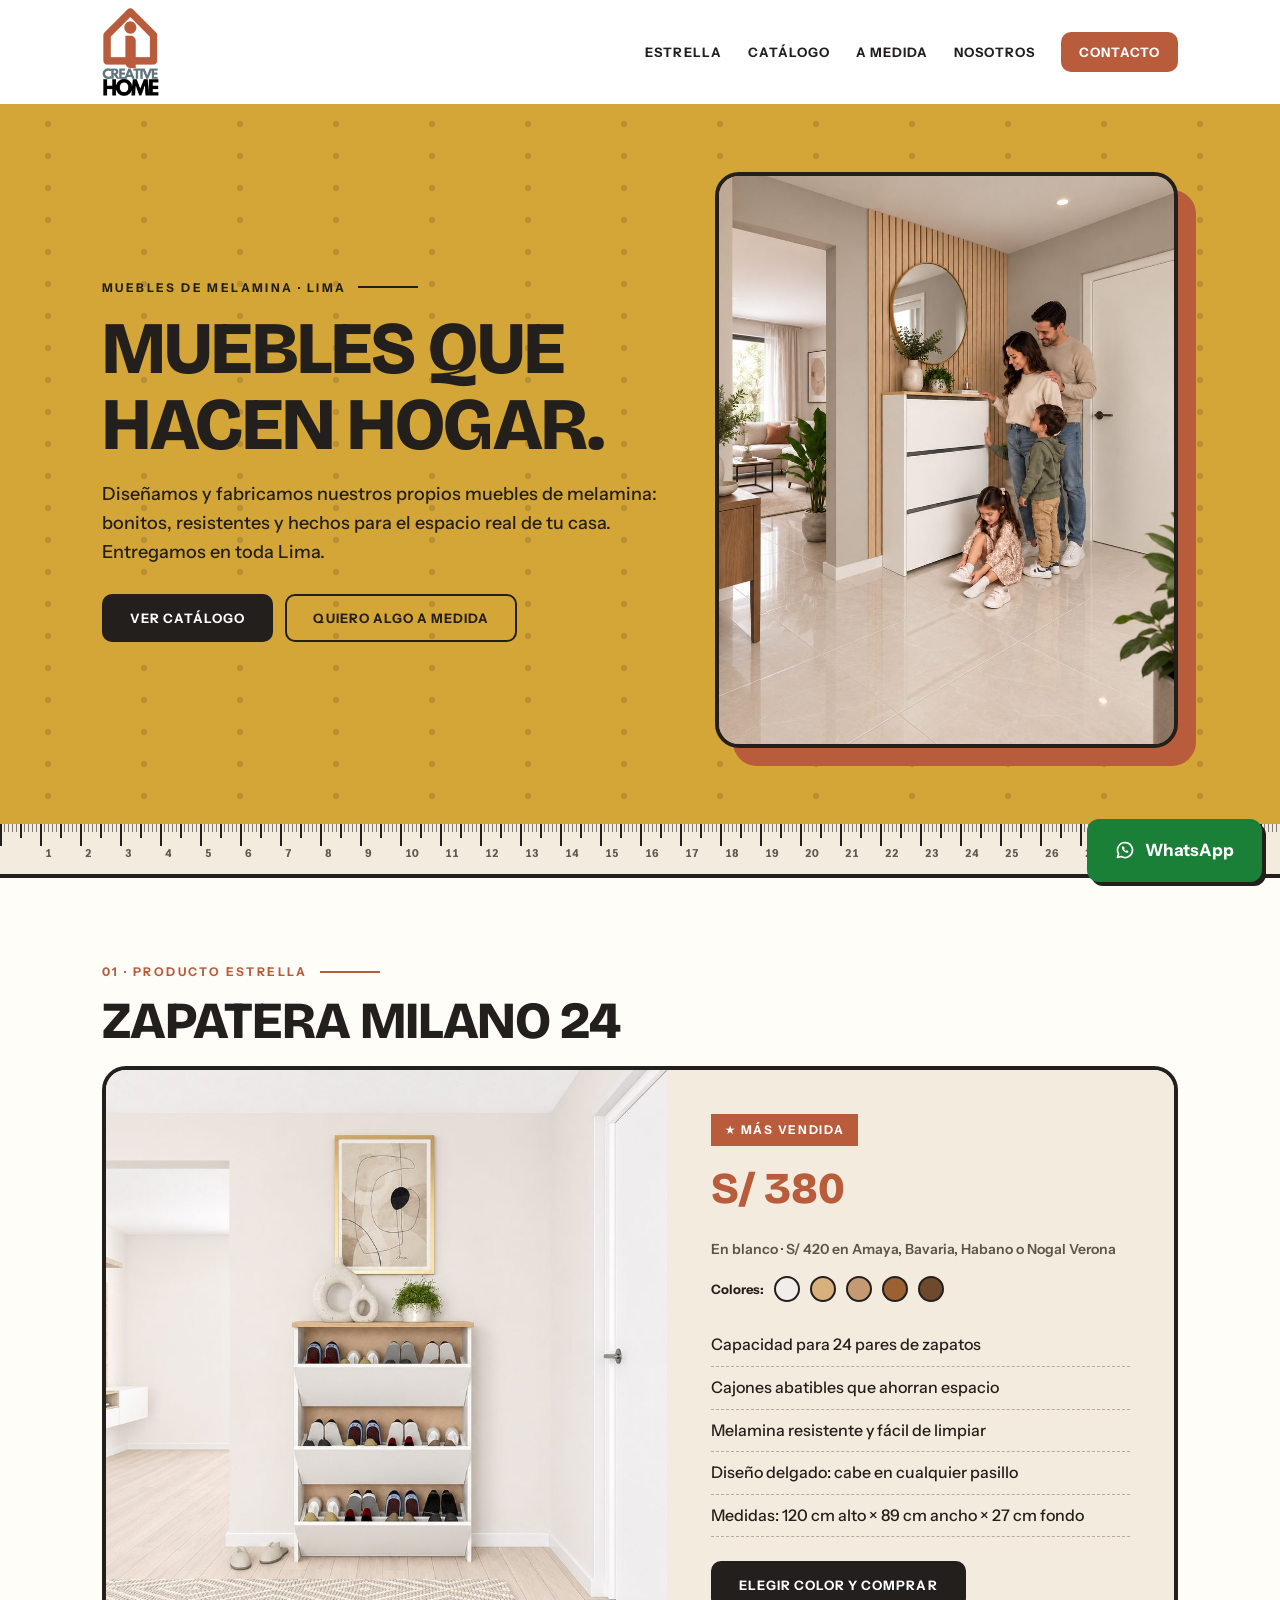
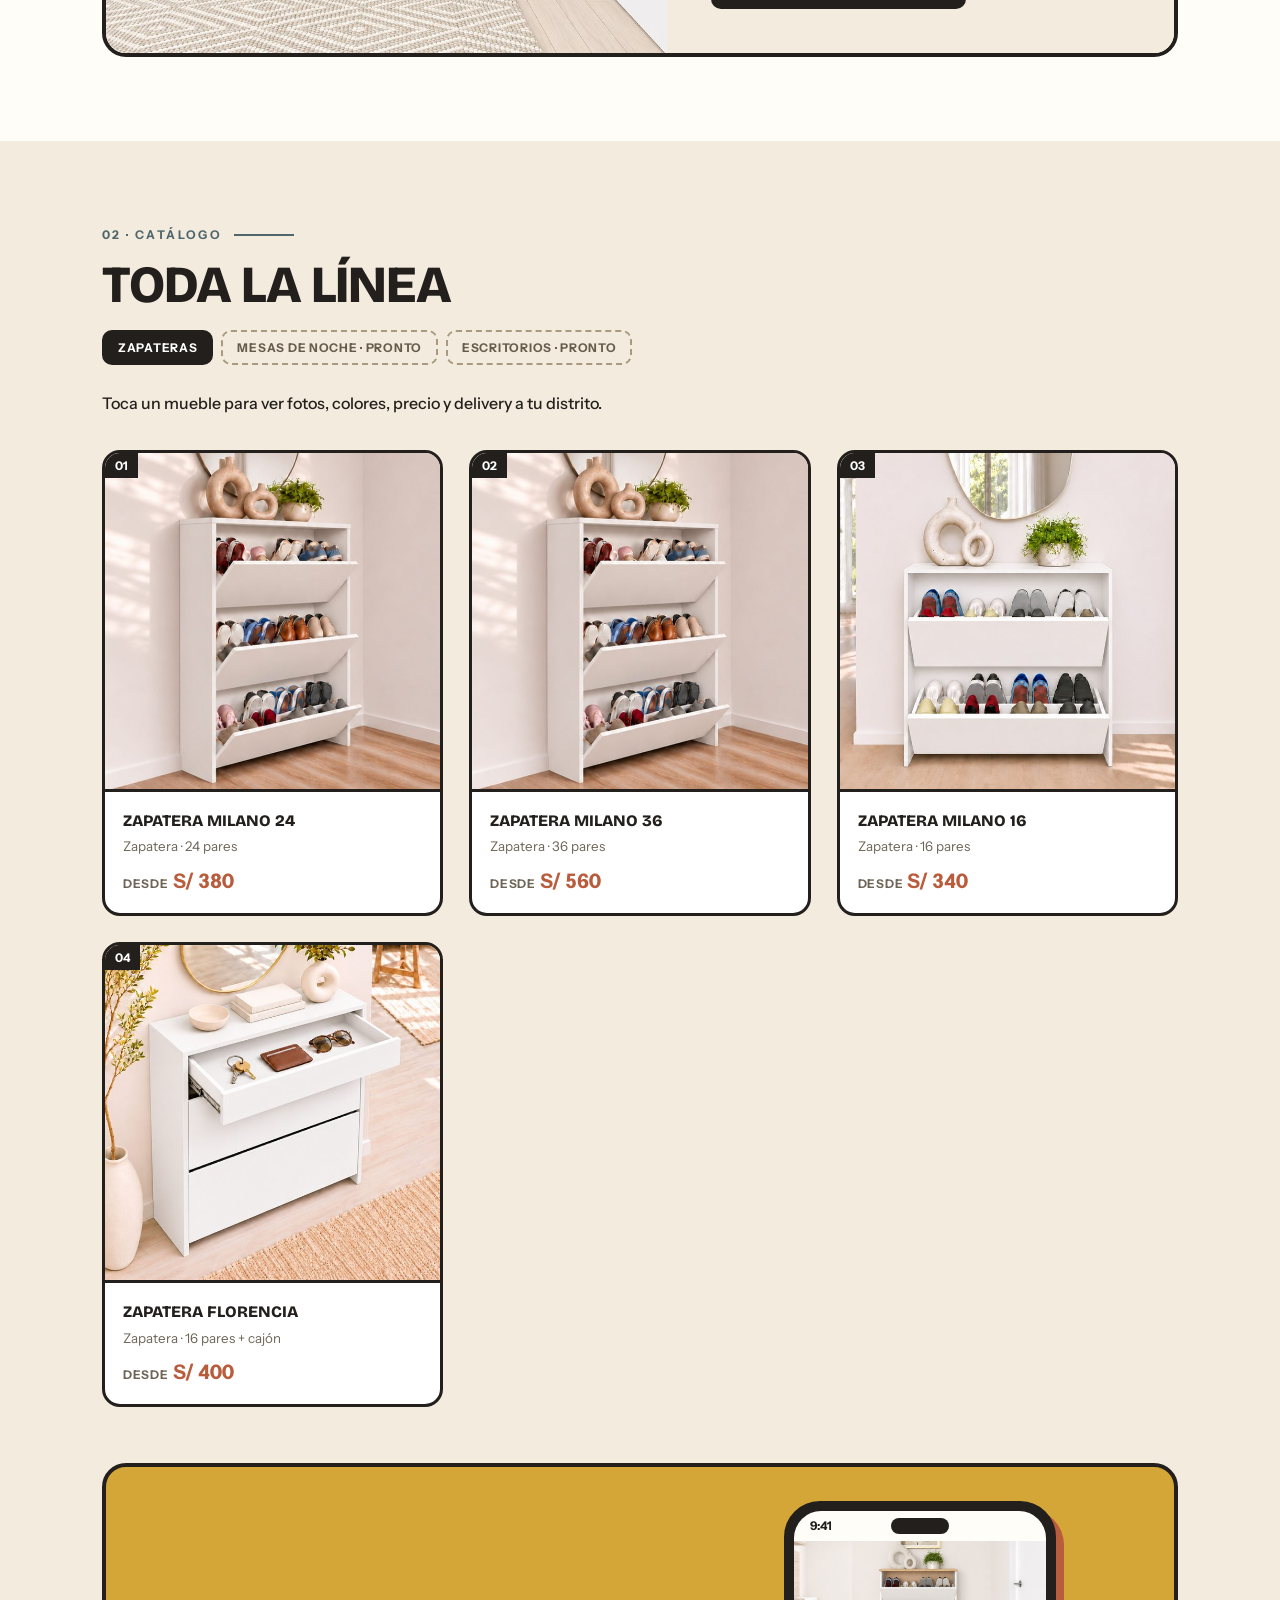
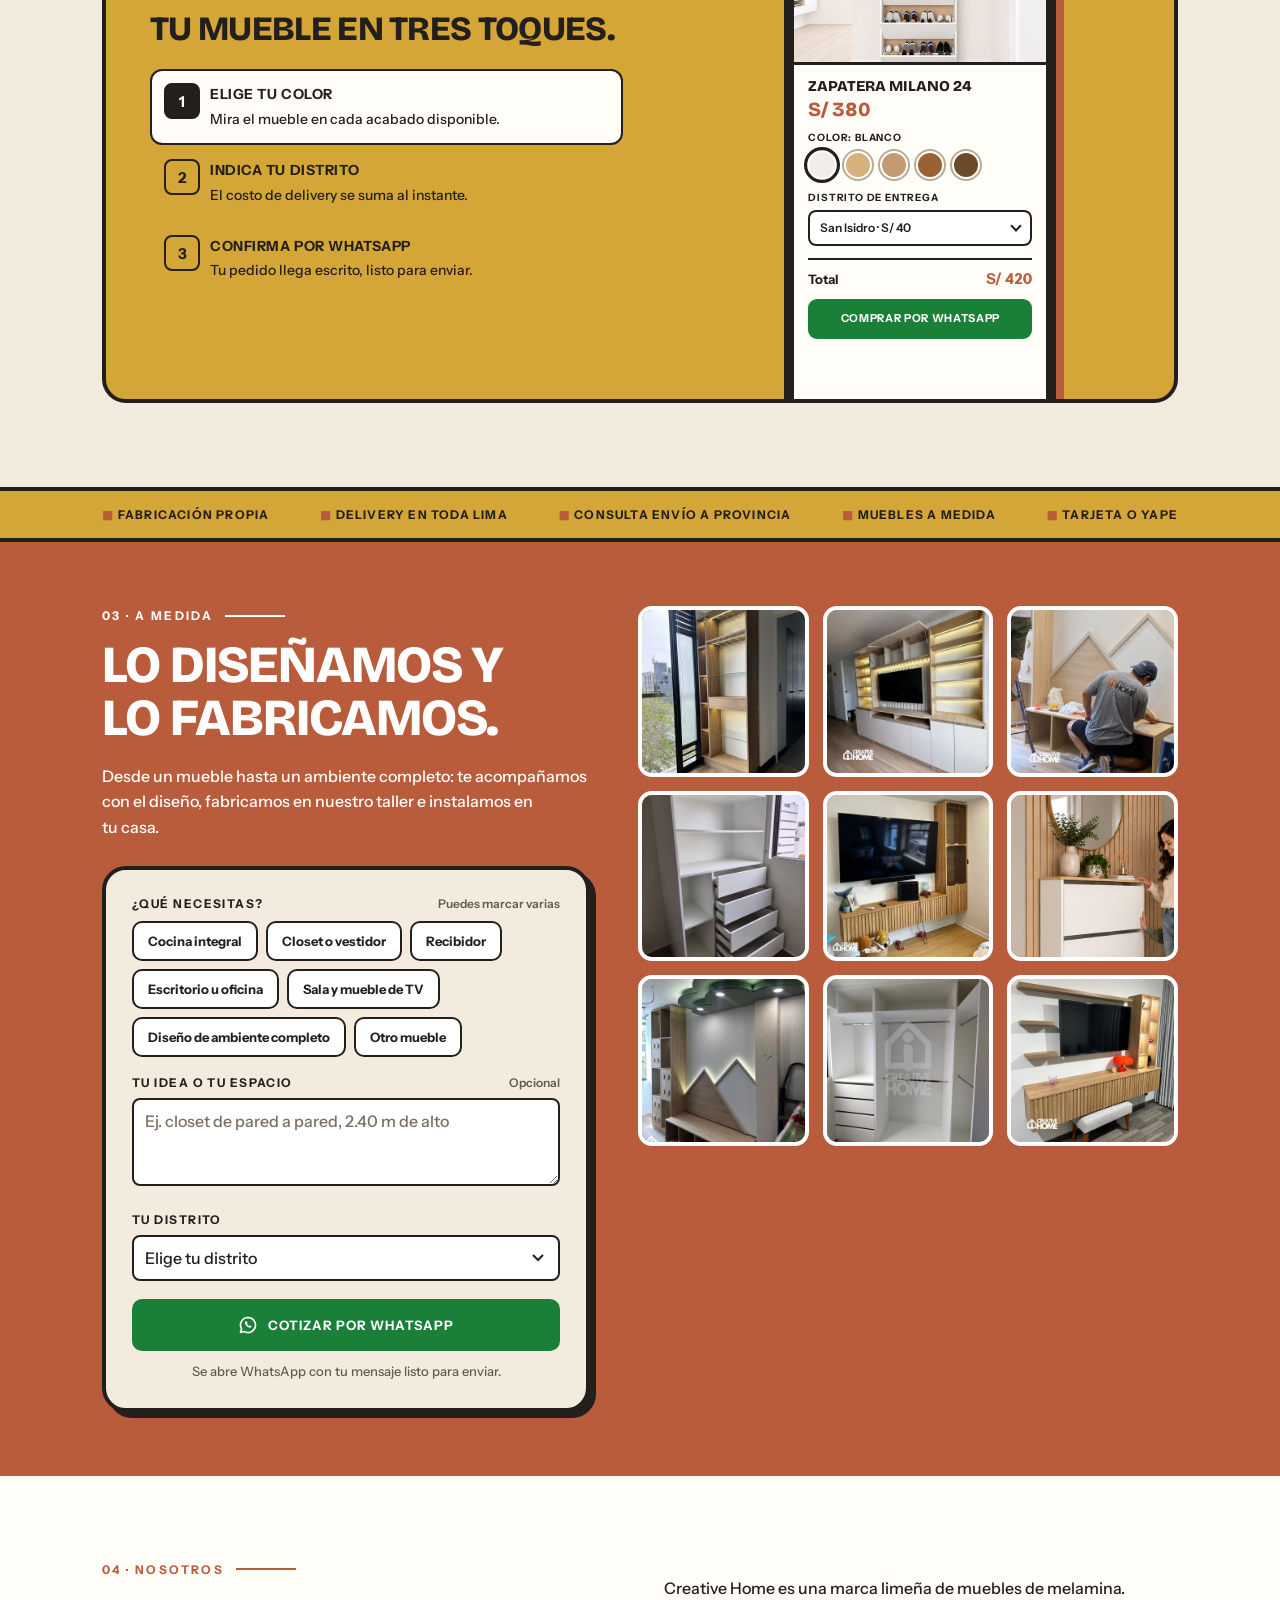
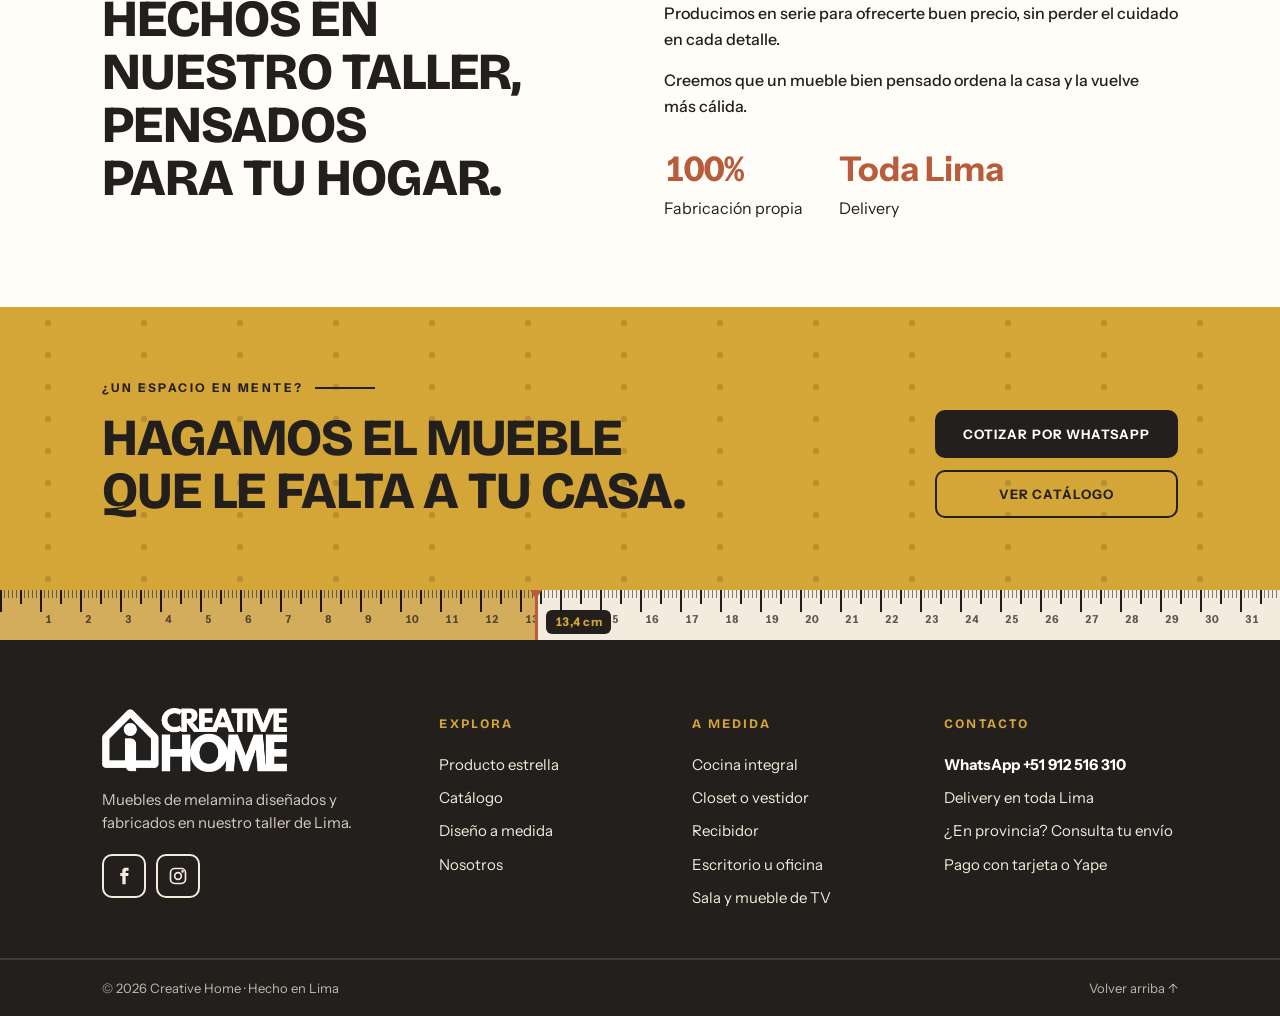
==== commit 81c68d8e: "Fotos reales, precios, delivery por distrito y seguridad - 30 renders de Milano 24, Milano 16 y Flor" ====
--- a/index.html
+++ b/index.html
@@ -6,6 +6,7 @@
 <meta name="description" content="Creative Home: zapateras y muebles de melamina fabricados por nosotros. Compra en línea o por WhatsApp. Diseño y fabricación a medida.">
 <link rel="icon" href="data:image/svg+xml,%3Csvg xmlns=%27http://www.w3.org/2000/svg%27 viewBox=%270 0 100 100%27%3E%3Ctext y=%27.9em%27 font-size=%2790%27%3E%F0%9F%8F%A0%3C/text%3E%3C/svg%3E">
 <meta name="color-scheme" content="light">
+<meta name="referrer" content="strict-origin-when-cross-origin">
 <title>Creative Home | Muebles de melamina en Lima</title>
 <link rel="preconnect" href="https://fonts.googleapis.com"><link rel="preconnect" href="https://fonts.gstatic.com" crossorigin>
 <link href="https://fonts.googleapis.com/css2?family=Bricolage+Grotesque:opsz,wght@12..96,700..800&family=Instrument+Sans:wght@400..700&display=swap" rel="stylesheet">
@@ -356,6 +357,18 @@
 .fab{padding:0;width:52px;height:52px;justify-content:center;font-size:0;gap:0;border-radius:14px}.fab svg{width:26px;height:26px}
 }
 @media(max-width:340px){.gr{grid-template-columns:1fr}}
+.cd .zi img{height:auto}
+.cd b .ds{font-size:12px;font-weight:700;color:#6e6558;text-transform:uppercase;letter-spacing:.06em}
+.pn{margin:0 0 16px;font-size:14px;font-weight:600;color:#5d544a}
+@media(max-width:760px){.pn{margin:8px 0 4px;font-size:13px}}
+/* v3: fotos siempre cuadradas y centradas, pago "pronto", mosaico 3x3 */
+.cd .zi{aspect-ratio:1/1;overflow:hidden}.cd .zi img,.cd .zi .ph0{width:100%;height:100%;aspect-ratio:1/1;object-fit:cover;object-position:50% 50%}
+.sl{aspect-ratio:1/1!important;min-height:0!important;height:auto!important;flex:none!important;align-self:center!important;width:100%}
+.sl img{object-fit:cover;object-position:50% 50%}
+.b.bs,.b.bs:hover,.b.bs:active{background:transparent;color:#6e6558;border:2px dashed #a8997f;cursor:not-allowed;transform:none}
+.mo{grid-template-columns:repeat(3,1fr)!important;grid-auto-rows:auto!important}
+.mo .mi,.mo .mi.tl{aspect-ratio:1/1;grid-row:auto!important;min-height:0}
+.mo .mi img{width:100%;height:100%;object-fit:cover;object-position:50% 50%}
 </style>
 </head>
 <body>
@@ -370,17 +383,17 @@
 <div class="ph"><div class="fr"><img data-i="h" width="900" height="1125" fetchpriority="high" alt="Familia junto a una zapatera Creative Home"></div></div></div></section>
 <div class="ru"></div>
 <section id="estrella"><div class="w"><div class="tag" style="color:var(--ter)">01 · Producto estrella</div><h2>Zapatera Milano 24</h2>
-<div class="st"><div class="zm"><img data-i="m" width="900" height="900" loading="lazy" decoding="async" alt="Zapatera Milano 24"></div><div class="tx"><span class="bd">★ Más vendida</span><div class="pr">S/ 289</div>
-<div class="sw">Colores: <span class="dot" style="background:#f3f1ec"></span><span class="dot" style="background:#c79d62"></span><span class="dot" style="background:#3d3f42"></span><span class="dot" style="background:#9aa0a3"></span><span class="dot" style="background:#7b5a3d"></span></div>
-<ul class="l"><li>Capacidad para 24 pares de zapatos</li><li>Cajones abatibles que ahorran espacio</li><li>Melamina resistente y fácil de limpiar</li><li>Diseño delgado: cabe en cualquier pasillo</li></ul>
+<div class="st"><div class="zm"><img data-i="m" width="900" height="900" loading="lazy" decoding="async" alt="Zapatera Milano 24"></div><div class="tx"><span class="bd">★ Más vendida</span><div class="pr">S/ 380</div><p class="pn">En blanco · S/ 420 en Amaya, Bavaria, Habano o Nogal Verona</p>
+<div class="sw">Colores: <span class="dot" style="background:#f1edea" title="Blanco"></span><span class="dot" style="background:#d8b07c" title="Amaya"></span><span class="dot" style="background:#c49a72" title="Bavaria"></span><span class="dot" style="background:#9a6232" title="Habano"></span><span class="dot" style="background:#6e4a2c" title="Nogal Verona"></span></div>
+<ul class="l"><li>Capacidad para 24 pares de zapatos</li><li>Cajones abatibles que ahorran espacio</li><li>Melamina resistente y fácil de limpiar</li><li>Diseño delgado: cabe en cualquier pasillo</li><li>Medidas: 120 cm alto × 89 cm ancho × 27 cm fondo</li></ul>
 <button class="b" onclick="openP(0)">Elegir color y comprar</button></div></div></div></section>
 <section id="catalogo" style="background:var(--cr)"><div class="w"><div class="tag" style="color:var(--sl)">02 · Catálogo</div><h2>Toda la línea</h2><div class="ct"><span>Zapateras</span><span class="so0">Mesas de noche · pronto</span><span class="so0">Escritorios · pronto</span></div>
-<p class="sub">Toca un mueble para ver fotos, colores, precio y delivery a tu distrito.</p><div class="gr" id="gr"></div><div class="hc" id="hc" data-s="1" data-c="0" data-d="0" data-chat="0" data-sent="0"><div class="hx"><h3 class="hh">Tu mueble en tres toques.</h3><ol class="hl"><li><b>Elige tu color</b><span>Mira el mueble en cada acabado disponible.</span></li><li><b>Indica tu distrito</b><span>El costo de delivery se suma al instante.</span></li><li><b>Confirma por WhatsApp</b><span>Tu pedido llega escrito, listo para enviar.</span></li></ol></div><div class="hp" aria-hidden="true"><div class="hf"><div class="hs"><div class="hb"><span>9:41</span><i></i></div><div class="hi"><img data-i="m" alt="" loading="lazy" decoding="async"></div><div class="hn">Zapatera Milano 24</div><div class="hpr">S/ 289</div><div class="hk">Color: <span class="hcn">Blanco</span></div><div class="hsws"><i style="background:#f3f1ec"></i><i style="background:#c79d62"></i><i style="background:#3d3f42"></i><i style="background:#9aa0a3"></i><i style="background:#7b5a3d"></i></div><div class="hk">Distrito de entrega</div><div class="hq"><div class="hsel"><span class="hdv">San Isidro · S/ 15</span></div><div class="hm"><div>San Isidro · S/ 15</div><div>Surco · S/ 18</div><div>La Molina · S/ 22</div></div></div><div class="htt"><span>Total</span><span class="htv">S/ 304</span></div><div class="hbt">Comprar por WhatsApp</div><div class="hz"><div class="hzh"><i></i>Creative Home</div><div class="hzb">Hola Creative Home, quiero pedir: Zapatera Milano 24 color Roble (S/ 289). Delivery a Surco (S/ 18). Total: S/ 307.<small>9:41 ✓✓</small></div></div><i class="hdt"></i></div></div></div></div></div></section>
+<p class="sub">Toca un mueble para ver fotos, colores, precio y delivery a tu distrito.</p><div class="gr" id="gr"></div><div class="hc" id="hc" data-s="1" data-c="0" data-d="0" data-chat="0" data-sent="0"><div class="hx"><h3 class="hh">Tu mueble en tres toques.</h3><ol class="hl"><li><b>Elige tu color</b><span>Mira el mueble en cada acabado disponible.</span></li><li><b>Indica tu distrito</b><span>El costo de delivery se suma al instante.</span></li><li><b>Confirma por WhatsApp</b><span>Tu pedido llega escrito, listo para enviar.</span></li></ol></div><div class="hp" aria-hidden="true"><div class="hf"><div class="hs"><div class="hb"><span>9:41</span><i></i></div><div class="hi"><img data-i="m" alt="" loading="lazy" decoding="async"></div><div class="hn">Zapatera Milano 24</div><div class="hpr">S/ 380</div><div class="hk">Color: <span class="hcn">Blanco</span></div><div class="hsws"><i style="background:#f1edea"></i><i style="background:#d8b07c"></i><i style="background:#c49a72"></i><i style="background:#9a6232"></i><i style="background:#6e4a2c"></i></div><div class="hk">Distrito de entrega</div><div class="hq"><div class="hsel"><span class="hdv">San Isidro · S/ 40</span></div><div class="hm"><div>San Isidro · S/ 40</div><div>Surco · S/ 60</div><div>La Molina · S/ 60</div></div></div><div class="htt"><span>Total</span><span class="htv">S/ 420</span></div><div class="hbt">Comprar por WhatsApp</div><div class="hz"><div class="hzh"><i></i>Creative Home</div><div class="hzb">Hola Creative Home, quiero pedir: Zapatera Milano 24 color Amaya (S/ 420). Delivery a Surco (S/ 60). Total: S/ 480.<small>9:41 ✓✓</small></div></div><i class="hdt"></i></div></div></div></div></div></section>
 <div class="ts m"><div class="w"><div class="tk"><div class="tg"><span>Fabricación propia</span><span>Delivery en toda Lima</span><span>Consulta envío a provincia</span><span>Muebles a medida</span><span>Tarjeta o Yape</span></div><div class="tg" aria-hidden="true"><span>Fabricación propia</span><span>Delivery en toda Lima</span><span>Consulta envío a provincia</span><span>Muebles a medida</span><span>Tarjeta o Yape</span></div></div></div></div>
 <section id="medida"><div class="w cu"><div><div class="tag">03 · A medida</div><h2>Lo diseñamos y lo fabricamos.</h2>
 <p style="font-weight:500;margin:0 0 20px">Desde un mueble hasta un ambiente completo: te acompañamos con el diseño, fabricamos en nuestro taller e instalamos en tu casa.</p>
-<form class="qf" novalidate onsubmit="quote();return false"><fieldset><legend id="svl">¿Qué necesitas? <small>Puedes marcar varias</small></legend><div class="sv"><button type="button" aria-pressed="false" onclick="tg(this)">Cocina integral</button><button type="button" aria-pressed="false" onclick="tg(this)">Closet o vestidor</button><button type="button" aria-pressed="false" onclick="tg(this)">Recibidor</button><button type="button" aria-pressed="false" onclick="tg(this)">Escritorio u oficina</button><button type="button" aria-pressed="false" onclick="tg(this)">Sala y mueble de TV</button><button type="button" aria-pressed="false" onclick="tg(this)">Diseño de ambiente completo</button><button type="button" aria-pressed="false" onclick="tg(this)">Otro mueble</button></div></fieldset><label for="idea">Tu idea o tu espacio <small>Opcional</small></label><textarea id="idea" placeholder="Ej. closet de pared a pared, 2.40 m de alto"></textarea><label for="qd">Tu distrito</label><select id="qd"></select><div id="qh" role="alert">Marca al menos una opción para armar tu cotización.</div><button type="submit" class="b g ic"><svg viewBox="0 0 24 24" fill="none" stroke="currentColor" stroke-width="2" stroke-linejoin="round" aria-hidden="true"><path d="M12 3a9 9 0 0 0-7.7 13.6L3 21l4.5-1.2A9 9 0 1 0 12 3z"/><path fill="currentColor" stroke="none" d="M9.3 7.5c-.4 0-.9.3-1 .9-.3 1.5.5 3.3 2 4.800s3.300 2.300 4.800 2c.6-.1.9-.6.9-1v-1l-2-.9-.9.9c-.9-.4-1.9-1.400-2.300-2.300l.9-.9-.9-2z"/></svg>Cotizar por WhatsApp</button><p class="qn">Se abre WhatsApp con tu mensaje listo para enviar.</p></form></div>
-<div class="mo"><div class="mi tl"><img data-i="t" width="800" height="1000" loading="lazy" decoding="async" alt="Mueble a medida con repisas de vidrio e iluminación LED"></div><div class="mi"><img data-i="o" width="800" height="800" loading="lazy" decoding="async" alt="Instalación de paneles con forma de casa"></div><div class="mi"><img data-i="c" width="410" height="940" loading="lazy" decoding="async" alt="Recibidor con paneles de madera"></div></div></div></section>
+<form class="qf" novalidate onsubmit="quote();return false"><fieldset><legend id="svl">¿Qué necesitas? <small>Puedes marcar varias</small></legend><div class="sv"><button type="button" aria-pressed="false" onclick="tg(this)">Cocina integral</button><button type="button" aria-pressed="false" onclick="tg(this)">Closet o vestidor</button><button type="button" aria-pressed="false" onclick="tg(this)">Recibidor</button><button type="button" aria-pressed="false" onclick="tg(this)">Escritorio u oficina</button><button type="button" aria-pressed="false" onclick="tg(this)">Sala y mueble de TV</button><button type="button" aria-pressed="false" onclick="tg(this)">Diseño de ambiente completo</button><button type="button" aria-pressed="false" onclick="tg(this)">Otro mueble</button></div></fieldset><label for="idea">Tu idea o tu espacio <small>Opcional</small></label><textarea id="idea" maxlength="600" placeholder="Ej. closet de pared a pared, 2.40 m de alto"></textarea><label for="qd">Tu distrito</label><select id="qd"></select><div id="qh" role="alert">Marca al menos una opción para armar tu cotización.</div><button type="submit" class="b g ic"><svg viewBox="0 0 24 24" fill="none" stroke="currentColor" stroke-width="2" stroke-linejoin="round" aria-hidden="true"><path d="M12 3a9 9 0 0 0-7.7 13.6L3 21l4.5-1.2A9 9 0 1 0 12 3z"/><path fill="currentColor" stroke="none" d="M9.3 7.5c-.4 0-.9.3-1 .9-.3 1.5.5 3.3 2 4.800s3.300 2.300 4.800 2c.6-.1.9-.6.9-1v-1l-2-.9-.9.9c-.9-.4-1.9-1.400-2.300-2.300l.9-.9-.9-2z"/></svg>Cotizar por WhatsApp</button><p class="qn">Se abre WhatsApp con tu mensaje listo para enviar.</p></form></div>
+<div class="mo"><div class="mi"><img data-i="t" width="800" height="1000" loading="lazy" decoding="async" alt="Mueble a medida con repisas de vidrio e iluminación LED"></div><div class="mi"><img src="img/medida-tv-3.jpg" width="800" height="800" loading="lazy" decoding="async" alt="Centro de entretenimiento con repisas iluminadas"></div><div class="mi"><img data-i="o" width="800" height="800" loading="lazy" decoding="async" alt="Instalación de paneles con forma de casa"></div><div class="mi"><img src="img/medida-closet.jpg" width="800" height="800" loading="lazy" decoding="async" alt="Closet blanco con cajones"></div><div class="mi"><img src="img/medida-tv-1.jpg" width="800" height="800" loading="lazy" decoding="async" alt="Mueble de TV con listones y vitrina"></div><div class="mi"><img data-i="c" width="410" height="940" loading="lazy" decoding="async" alt="Recibidor con paneles de madera"></div><div class="mi"><img src="img/medida-dormitorio.jpg" width="800" height="800" loading="lazy" decoding="async" alt="Dormitorio infantil con montañas iluminadas"></div><div class="mi"><img src="img/medida-vestidor.jpg" width="800" height="800" loading="lazy" decoding="async" alt="Vestidor blanco con barras y cajones"></div><div class="mi"><img src="img/medida-tv-2.jpg" width="800" height="800" loading="lazy" decoding="async" alt="Mueble de TV flotante con repisas"></div></div></div></section>
 <section id="nosotros"><div class="w ab"><div><div class="tag" style="color:var(--ter)">04 · Nosotros</div><h2>Hechos en nuestro taller, pensados para tu hogar.</h2></div>
 <div><p>Creative Home es una marca limeña de muebles de melamina. Producimos en serie para ofrecerte buen precio, sin perder el cuidado en cada detalle.</p><p>Creemos que un mueble bien pensado ordena la casa y la vuelve más cálida.</p>
 <div class="nm"><div><b>100%</b>Fabricación propia</div><div><b>Toda Lima</b>Delivery</div></div></div></div></section>
@@ -400,40 +413,46 @@
 <div class="ov" id="ov" onclick="if(event.target===this)cl()"><div class="md" role="dialog" aria-modal="true" aria-labelledby="mn"><button type="button" class="x" onclick="cl()" aria-label="Cerrar">×</button><div class="mdi"><div class="sl" id="sl"></div>
 <div class="tx"><h2 id="mn"></h2><p id="mdsc" style="margin:0 0 6px;font-size:14px"></p><div class="pr" id="mp" style="font-size:32px;margin:0 0 10px"></div>
 <div id="v1"><div class="lb" id="cl0">Color: <span id="cn" aria-live="polite"></span></div><div class="cs" id="cs" role="group" aria-labelledby="cl0"></div>
-<label for="di">Distrito de entrega</label><select id="di" onchange="calc()"></select><details class="dc" id="dcd" open><summary class="dh"><b>Condiciones de delivery</b><span id="bd" class="bg2"></span></summary><div class="dt"><div><svg viewBox="0 0 24 24" width="24" height="24" fill="none" stroke="currentColor" stroke-width="2" stroke-linecap="round" stroke-linejoin="round"><path d="M3 20h5v-5h5v-5h5V5h3"/></svg><span>Hasta el 2.º piso por escaleras</span></div><div><svg viewBox="0 0 24 24" width="24" height="24" fill="none" stroke="currentColor" stroke-width="2" stroke-linecap="round" stroke-linejoin="round"><rect x="4" y="3" width="16" height="18" rx="2"/><path d="M12 3v18M7.5 10l2-2 2 2M12.5 14l2 2 2-2"/></svg><span>Con ascensor, a cualquier piso</span></div><div class="no"><svg viewBox="0 0 24 24" width="24" height="24" fill="none" stroke="currentColor" stroke-width="2" stroke-linecap="round" stroke-linejoin="round"><circle cx="12" cy="12" r="9"/><path d="M5.6 5.6l12.8 12.8"/></svg><span>No subimos escalera caracol ni estrecha</span></div></div><div class="df"><span>Cobertura incluida en distritos de Lima Metropolitana.</span><a href="#" onclick="wa('Hola Creative Home, quiero consultar el delivery a mi distrito.');return false">Consultar distrito ›</a></div></details>
+<label for="di">Distrito de entrega</label><select id="di" onchange="calc()"></select><details class="dc" id="dcd"><summary class="dh"><b>Condiciones de delivery</b><span id="bd" class="bg2"></span></summary><div class="dt"><div><svg viewBox="0 0 24 24" width="24" height="24" fill="none" stroke="currentColor" stroke-width="2" stroke-linecap="round" stroke-linejoin="round"><path d="M3 20h5v-5h5v-5h5V5h3"/></svg><span>Hasta el 2.º piso por escaleras</span></div><div><svg viewBox="0 0 24 24" width="24" height="24" fill="none" stroke="currentColor" stroke-width="2" stroke-linecap="round" stroke-linejoin="round"><rect x="4" y="3" width="16" height="18" rx="2"/><path d="M12 3v18M7.5 10l2-2 2 2M12.5 14l2 2 2-2"/></svg><span>Con ascensor, a cualquier piso</span></div><div class="no"><svg viewBox="0 0 24 24" width="24" height="24" fill="none" stroke="currentColor" stroke-width="2" stroke-linecap="round" stroke-linejoin="round"><circle cx="12" cy="12" r="9"/><path d="M5.6 5.6l12.8 12.8"/></svg><span>No subimos escalera caracol ni estrecha</span></div></div><div class="df"><span>Cobertura incluida en distritos de Lima Metropolitana.</span><a href="#" onclick="wa('Hola Creative Home, quiero consultar el delivery a mi distrito.');return false">Consultar distrito ›</a></div></details>
 <div class="tt"><span>Delivery</span><span id="df"></span></div><div class="tt"><span>Total</span><b id="tt"></b></div>
-<button type="button" class="b" onclick="v(2)">Comprar ahora · tarjeta o Yape</button><button type="button" class="b g" onclick="order()">Comprar por WhatsApp</button></div>
-<form id="v2" style="display:none" novalidate onsubmit="pay();return false"><div class="fd"><label for="nm">Nombre completo</label><input id="nm" name="name" autocomplete="name" required aria-describedby="nme"><small class="er" id="nme" hidden>Escribe tu nombre y apellido.</small></div><div class="fd"><label for="ce">Celular</label><input id="ce" name="tel" type="tel" inputmode="tel" autocomplete="tel" placeholder="912 345 678" required aria-describedby="cee"><small class="er" id="cee" hidden>Escribe un celular de 9 dígitos.</small></div><div class="fd"><label for="dr">Dirección de entrega</label><input id="dr" name="address" autocomplete="street-address" placeholder="Calle, número, referencia" required aria-describedby="dre"><small class="er" id="dre" hidden>Escribe la dirección donde entregamos.</small></div>
+<button type="button" class="b bs" disabled>Tarjeta o Yape · pronto</button><button type="button" class="b g" onclick="order()">Comprar por WhatsApp</button></div>
+<form id="v2" style="display:none" novalidate onsubmit="pay();return false"><div class="fd"><label for="nm">Nombre completo</label><input id="nm" name="name" maxlength="80" autocomplete="name" required aria-describedby="nme"><small class="er" id="nme" hidden>Escribe tu nombre y apellido.</small></div><div class="fd"><label for="ce">Celular</label><input id="ce" name="tel" maxlength="15" type="tel" inputmode="tel" autocomplete="tel" placeholder="912 345 678" required aria-describedby="cee"><small class="er" id="cee" hidden>Escribe un celular de 9 dígitos.</small></div><div class="fd"><label for="dr">Dirección de entrega</label><input id="dr" name="address" maxlength="160" autocomplete="street-address" placeholder="Calle, número, referencia" required aria-describedby="dre"><small class="er" id="dre" hidden>Escribe la dirección donde entregamos.</small></div>
 <div class="lb" id="pgl">Forma de pago</div><div class="pm" role="radiogroup" aria-labelledby="pgl"><label><input type="radio" name="pg" value="tarjeta" checked>Tarjeta</label><label><input type="radio" name="pg" value="yape">Yape</label></div>
 <button type="submit" class="b">Pagar <span id="t2"></span></button><button type="button" class="b o" onclick="v(1)">Volver</button>
 <div class="nt" id="nt" role="status">Vista previa: aquí se abrirá el pago seguro con tarjeta o el código de Yape. Falta conectar tu cuenta de pagos.</div></form></div></div></div></div>
 <script>
 var NUM="51912516310",I={logo:"[data-uri]",logow:"[data-uri]",h:"[data-uri]",m:"[data-uri]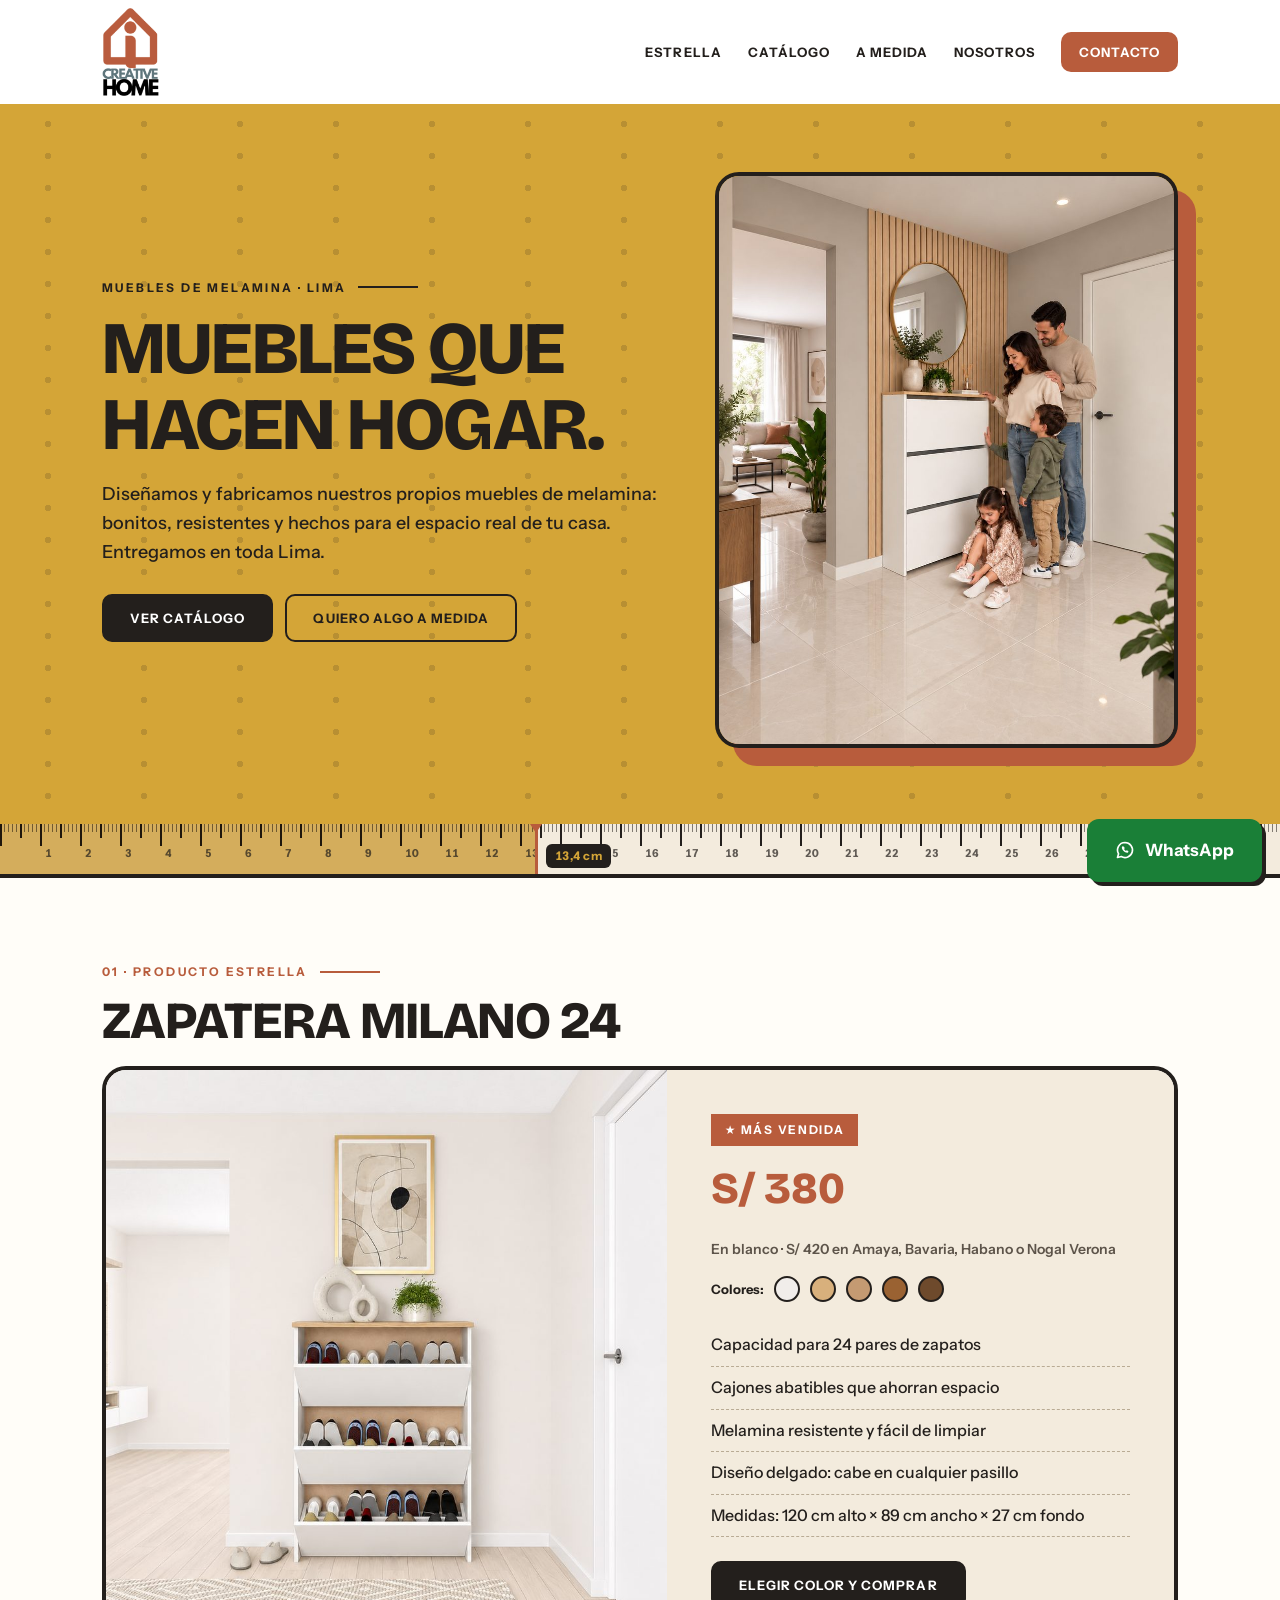
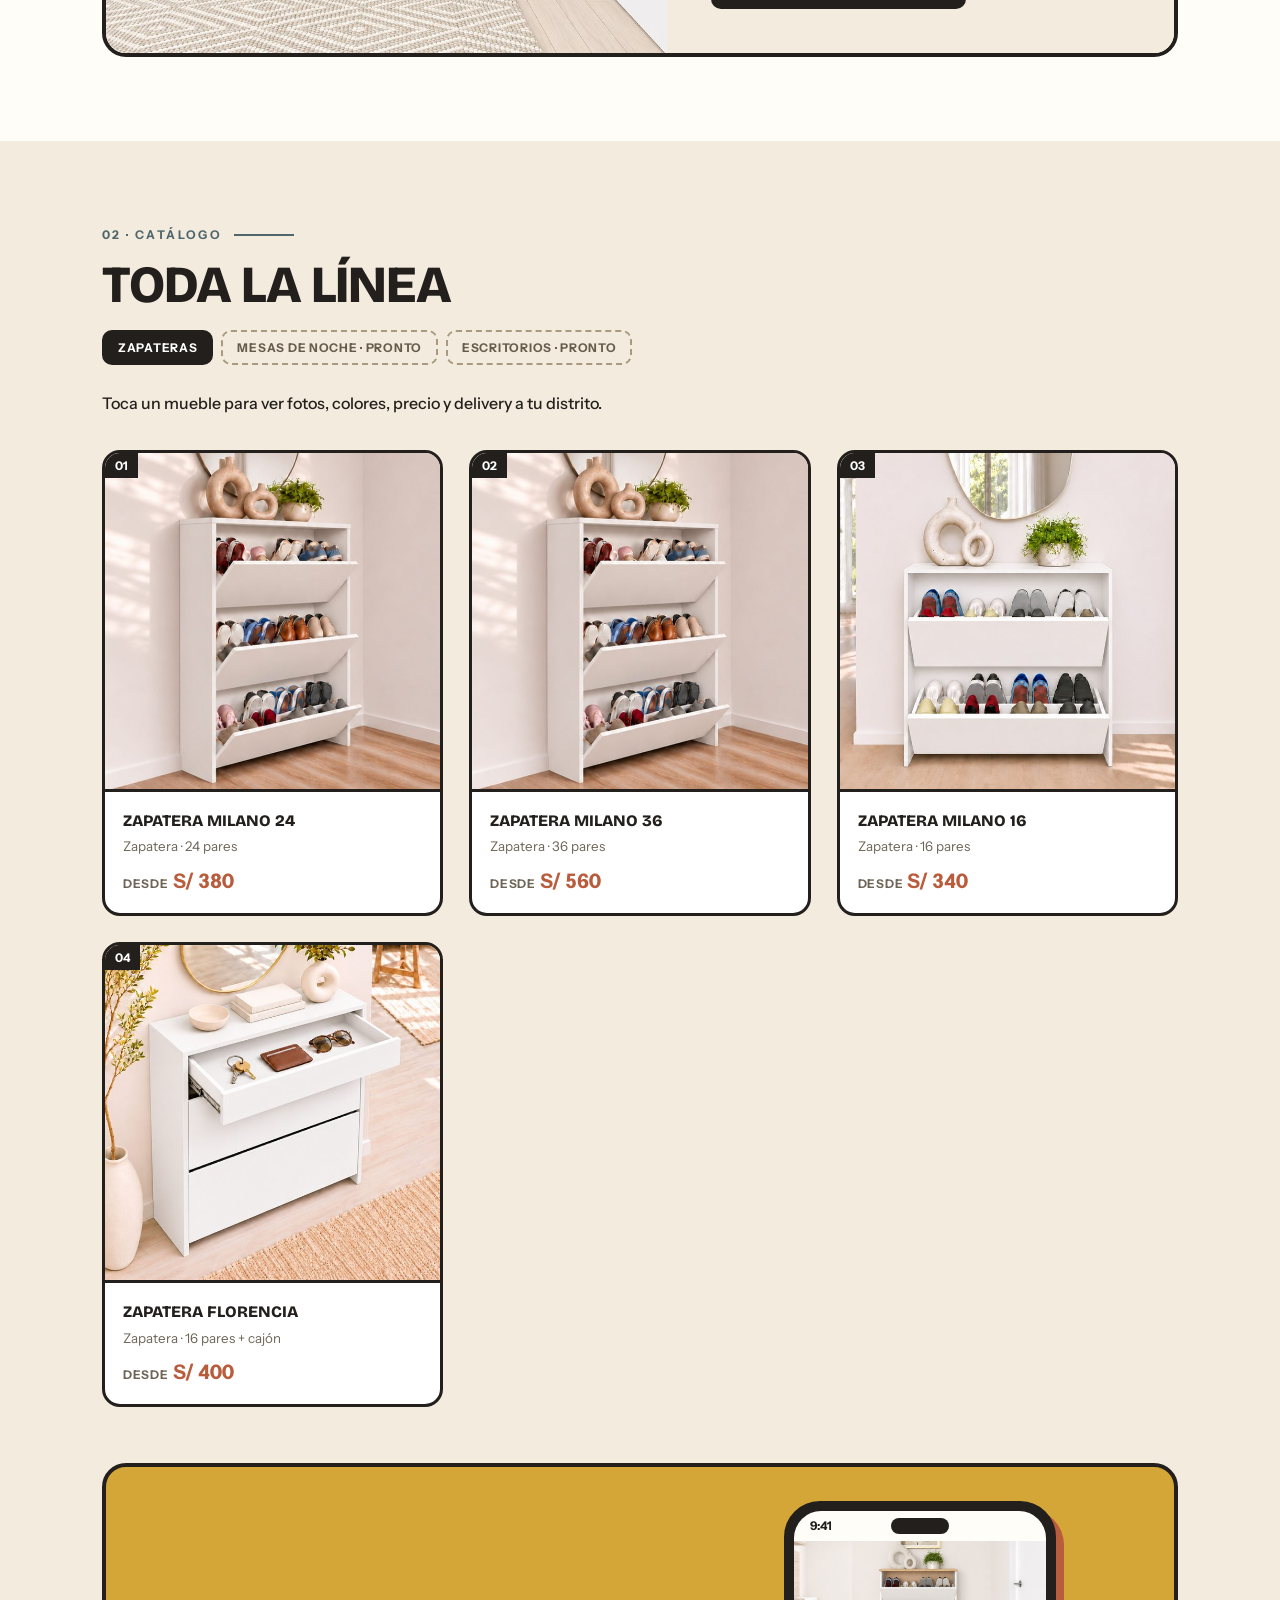
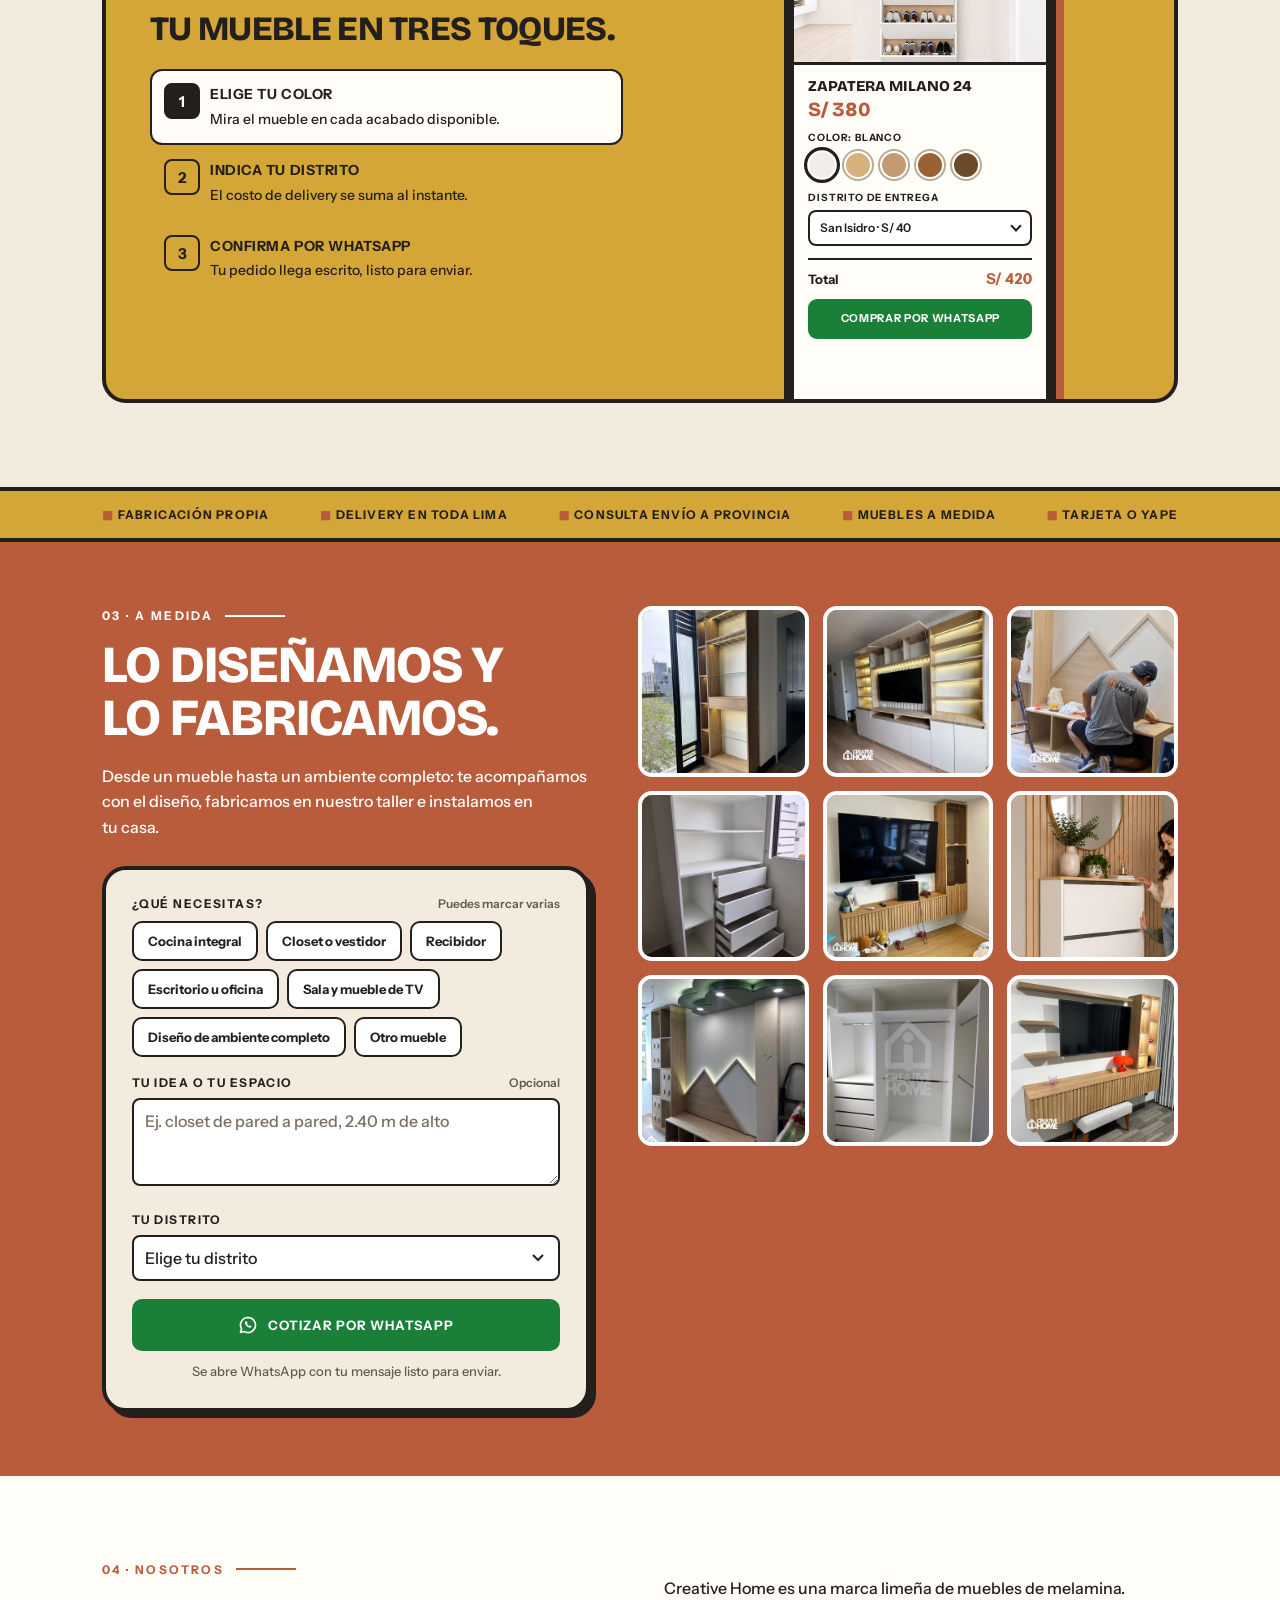
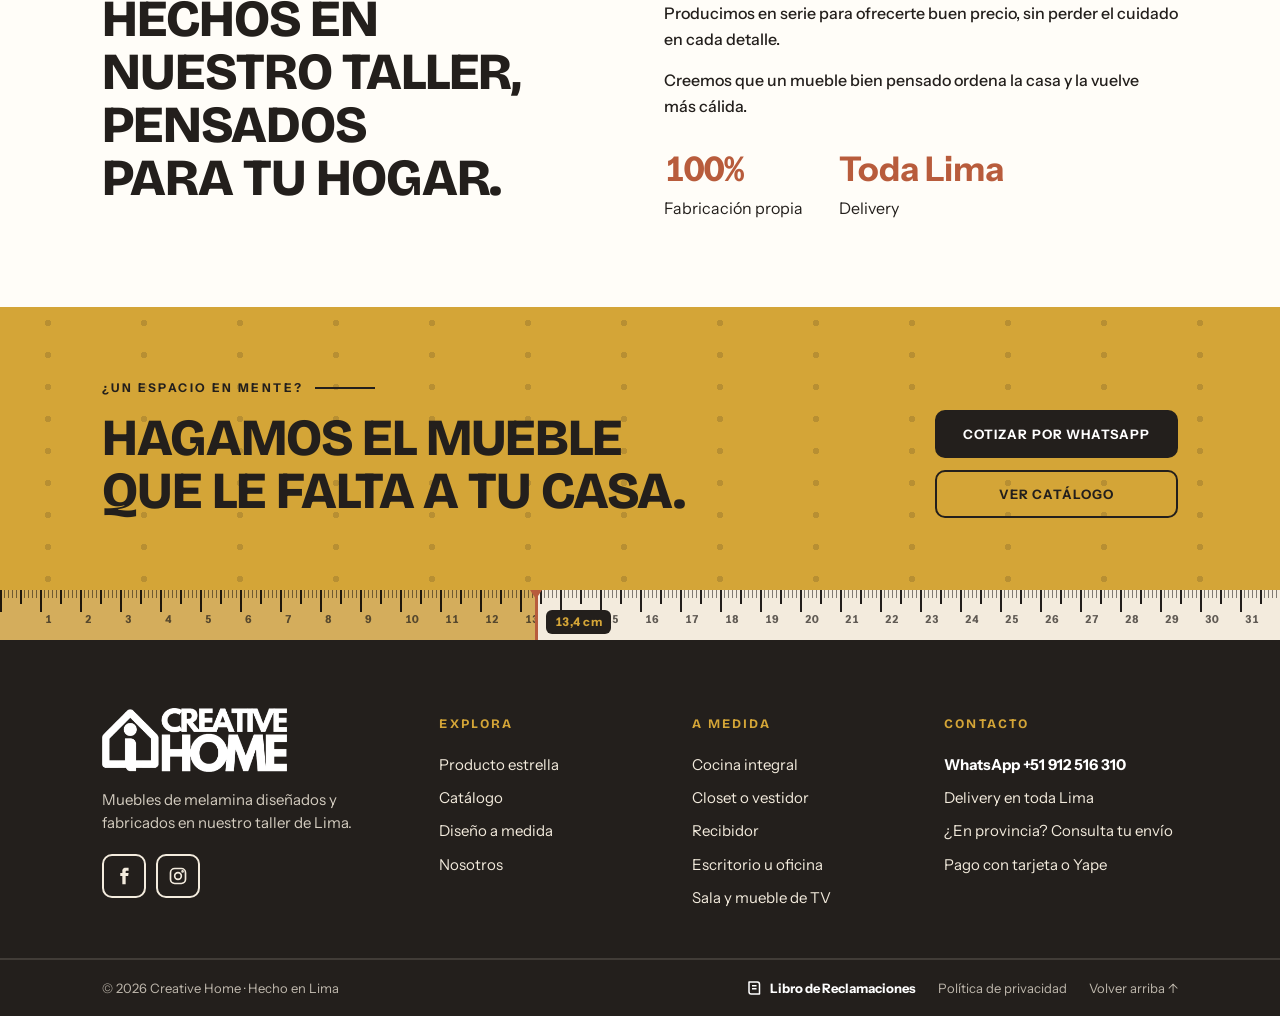
==== commit 875eae69: "Fases 1, 3, 4 y 5 de la auditoría y páginas legales - Imágenes fuera del HTML: la página pasa de 836" ====
--- a/index.html
+++ b/index.html
@@ -4,13 +4,35 @@
 <meta charset="utf-8">
 <meta name="viewport" content="width=device-width, initial-scale=1, viewport-fit=cover">
 <meta name="description" content="Creative Home: zapateras y muebles de melamina fabricados por nosotros. Compra en línea o por WhatsApp. Diseño y fabricación a medida.">
-<link rel="icon" href="data:image/svg+xml,%3Csvg xmlns=%27http://www.w3.org/2000/svg%27 viewBox=%270 0 100 100%27%3E%3Ctext y=%27.9em%27 font-size=%2790%27%3E%F0%9F%8F%A0%3C/text%3E%3C/svg%3E">
+<link rel="icon" type="image/png" href="/img/marca/logo.png">
+<link rel="canonical" href="https://creativehomeperu.vercel.app/">
+<meta property="og:type" content="website">
+<meta property="og:site_name" content="Creative Home">
+<meta property="og:locale" content="es_PE">
+<meta property="og:title" content="Creative Home | Muebles que hacen hogar">
+<meta property="og:description" content="Zapateras y muebles de melamina fabricados en nuestro taller. Pide por WhatsApp con delivery en Lima. Diseño y fabricación a medida.">
+<meta property="og:url" content="https://creativehomeperu.vercel.app/">
+<meta property="og:image" content="https://creativehomeperu.vercel.app/og-image.png">
+<meta property="og:image:width" content="1200">
+<meta property="og:image:height" content="630">
+<meta property="og:image:alt" content="Zapatera Milano de Creative Home sobre fondo mostaza con el logo de la marca">
+<meta name="twitter:card" content="summary_large_image">
+<meta name="twitter:title" content="Creative Home | Muebles que hacen hogar">
+<meta name="twitter:description" content="Zapateras y muebles de melamina fabricados en nuestro taller. Pide por WhatsApp con delivery en Lima.">
+<meta name="twitter:image" content="https://creativehomeperu.vercel.app/og-image.png">
+<script type="application/ld+json">{"@context":"https://schema.org","@type":"FurnitureStore","name":"Creative Home","url":"https://creativehomeperu.vercel.app/","logo":"https://creativehomeperu.vercel.app/img/marca/logo.png","image":"https://creativehomeperu.vercel.app/og-image.png","description":"Zapateras y muebles de melamina fabricados en taller propio. Diseño y fabricación a medida.","telephone":"+51 912 516 310","priceRange":"S/ 340 - S/ 640","currenciesAccepted":"PEN","address":{"@type":"PostalAddress","addressLocality":"Lima","addressCountry":"PE"},"areaServed":{"@type":"City","name":"Lima"},"sameAs":["https://www.facebook.com/creativehomelima","https://www.instagram.com/creativehome.peru/"]}</script>
 <meta name="color-scheme" content="light">
 <meta name="referrer" content="strict-origin-when-cross-origin">
 <title>Creative Home | Muebles de melamina en Lima</title>
-<link rel="preconnect" href="https://fonts.googleapis.com"><link rel="preconnect" href="https://fonts.gstatic.com" crossorigin>
-<link href="https://fonts.googleapis.com/css2?family=Bricolage+Grotesque:opsz,wght@12..96,700..800&family=Instrument+Sans:wght@400..700&display=swap" rel="stylesheet">
+<link rel="preload" href="/fonts/bricolage-grotesque.woff2" as="font" type="font/woff2" crossorigin>
+<link rel="preload" href="/fonts/instrument-sans.woff2" as="font" type="font/woff2" crossorigin>
+<link rel="preload" href="/img/marca/inicio.jpg" as="image" fetchpriority="high">
+<script src="/app.js" defer></script>
+<script src="/_vercel/insights/script.js" defer></script>
 <style>
+/* Letras alojadas en la propia web: no se envía la IP del visitante a Google */
+@font-face{font-family:'Bricolage Grotesque';font-style:normal;font-weight:700 800;font-display:swap;src:url(/fonts/bricolage-grotesque.woff2) format('woff2')}
+@font-face{font-family:'Instrument Sans';font-style:normal;font-weight:400 700;font-display:swap;src:url(/fonts/instrument-sans.woff2) format('woff2')}
 :root{--fd:'Bricolage Grotesque',Georgia,serif;--fb:'Instrument Sans',system-ui,Arial,sans-serif;--ink:#231f1c;--mus:#d4a537;--ter:#b85c3c;--sl:#4f666c;--cr:#f3ebdd;--wh:#fffdf8;color-scheme:light;box-sizing:border-box;padding-top:env(safe-area-inset-top,0px);padding-bottom:env(safe-area-inset-bottom,0px)}
 *{box-sizing:border-box}html{scroll-behavior:smooth;scroll-padding-top:calc(90px + env(safe-area-inset-top,0px))}
 body{margin:0;background:var(--wh);color:var(--ink);font:400 16px/1.6 var(--fb)}
@@ -25,7 +47,7 @@
 .b.g{background:#25a244;border-color:#25a244}.b.g:hover{background:#1d8a38;border-color:#1d8a38}.nb{background:var(--ter);color:#fff;padding:10px 18px;border-radius:10px}
 .tag{font-weight:800;font-size:12px;letter-spacing:.2em;text-transform:uppercase;display:flex;align-items:center;gap:12px}.tag::after{content:"";height:2px;width:60px;background:currentColor}
 h1,h2{font-weight:900;text-transform:uppercase;line-height:1.02;margin:14px 0 18px;letter-spacing:-.01em}h1{font-size:clamp(38px,6.4vw,74px)}h2{font-size:clamp(30px,4.6vw,52px)}
-section{padding:84px 0}.ru{height:46px;background:url([data-uri]) repeat-x center/auto 100%}
+section{padding:84px 0}.ru{height:46px;background:url(/img/marca/textura.jpg) repeat-x center/auto 100%}
 #inicio{background:var(--mus);padding:64px 0 76px}.hero{display:grid;grid-template-columns:1.1fr .9fr;gap:48px;align-items:center}
 .hero p{font-size:18px;max-width:470px;font-weight:500}.hero .ph{position:relative}.hero .ph img{width:100%;aspect-ratio:4/5;object-fit:cover;border:4px solid var(--ink);border-radius:24px;position:relative;z-index:1}
 .hero .ph::before{content:"";position:absolute;inset:18px -18px -18px 18px;background:var(--ter);border-radius:24px}
@@ -369,153 +391,52 @@
 .mo{grid-template-columns:repeat(3,1fr)!important;grid-auto-rows:auto!important}
 .mo .mi,.mo .mi.tl{aspect-ratio:1/1;grid-row:auto!important;min-height:0}
 .mo .mi img{width:100%;height:100%;object-fit:cover;object-position:50% 50%}
+.fbt .lg{display:flex;flex-wrap:wrap;gap:8px 22px;align-items:center}.fbt .lg a:hover{color:var(--mus)}.fbt .lr{display:inline-flex;align-items:center;gap:6px;font-weight:700;color:#fff}
 </style>
 </head>
 <body>
-<script>document.documentElement.classList.add("js")</script>
-<header><div class="w"><a href="#inicio"><img data-i="logo" width="208" height="320" alt="Creative Home"></a>
+<header><div class="w"><a href="#inicio"><img src="/img/marca/logo.png" width="208" height="320" alt="Creative Home"></a>
 <button class="mt" id="mt" type="button" aria-expanded="false" aria-controls="nv" aria-label="Abrir menú"><span></span><span></span><span></span></button>
 <nav id="nv"><a href="#estrella">Estrella</a><a href="#catalogo">Catálogo</a><a href="#medida">A medida</a><a href="#nosotros">Nosotros</a><a class="nb" href="#contacto">Contacto</a></nav></div></header>
 <main>
 <section id="inicio"><div class="w hero"><div><div class="tag">Muebles de melamina · Lima</div>
 <h1>Muebles que hacen hogar.</h1><p>Diseñamos y fabricamos nuestros propios muebles de melamina: bonitos, resistentes y hechos para el espacio real de tu casa. Entregamos en toda Lima.</p>
 <div class="row"><a class="b" href="#catalogo">Ver catálogo</a><a class="b o" href="#medida">Quiero algo a medida</a></div></div>
-<div class="ph"><div class="fr"><img data-i="h" width="900" height="1125" fetchpriority="high" alt="Familia junto a una zapatera Creative Home"></div></div></div></section>
+<div class="ph"><div class="fr"><img src="/img/marca/inicio.jpg" width="900" height="1125" fetchpriority="high" alt="Familia junto a una zapatera Creative Home"></div></div></div></section>
 <div class="ru"></div>
 <section id="estrella"><div class="w"><div class="tag" style="color:var(--ter)">01 · Producto estrella</div><h2>Zapatera Milano 24</h2>
-<div class="st"><div class="zm"><img data-i="m" width="900" height="900" loading="lazy" decoding="async" alt="Zapatera Milano 24"></div><div class="tx"><span class="bd">★ Más vendida</span><div class="pr">S/ 380</div><p class="pn">En blanco · S/ 420 en Amaya, Bavaria, Habano o Nogal Verona</p>
+<div class="st"><div class="zm"><img src="/img/marca/estrella.jpg" width="900" height="900" loading="lazy" decoding="async" alt="Zapatera Milano 24"></div><div class="tx"><span class="bd">★ Más vendida</span><div class="pr">S/ 380</div><p class="pn">En blanco · S/ 420 en Amaya, Bavaria, Habano o Nogal Verona</p>
 <div class="sw">Colores: <span class="dot" style="background:#f1edea" title="Blanco"></span><span class="dot" style="background:#d8b07c" title="Amaya"></span><span class="dot" style="background:#c49a72" title="Bavaria"></span><span class="dot" style="background:#9a6232" title="Habano"></span><span class="dot" style="background:#6e4a2c" title="Nogal Verona"></span></div>
 <ul class="l"><li>Capacidad para 24 pares de zapatos</li><li>Cajones abatibles que ahorran espacio</li><li>Melamina resistente y fácil de limpiar</li><li>Diseño delgado: cabe en cualquier pasillo</li><li>Medidas: 120 cm alto × 89 cm ancho × 27 cm fondo</li></ul>
-<button class="b" onclick="openP(0)">Elegir color y comprar</button></div></div></div></section>
+<button type="button" class="b" data-open="0">Elegir color y comprar</button></div></div></div></section>
 <section id="catalogo" style="background:var(--cr)"><div class="w"><div class="tag" style="color:var(--sl)">02 · Catálogo</div><h2>Toda la línea</h2><div class="ct"><span>Zapateras</span><span class="so0">Mesas de noche · pronto</span><span class="so0">Escritorios · pronto</span></div>
-<p class="sub">Toca un mueble para ver fotos, colores, precio y delivery a tu distrito.</p><div class="gr" id="gr"></div><div class="hc" id="hc" data-s="1" data-c="0" data-d="0" data-chat="0" data-sent="0"><div class="hx"><h3 class="hh">Tu mueble en tres toques.</h3><ol class="hl"><li><b>Elige tu color</b><span>Mira el mueble en cada acabado disponible.</span></li><li><b>Indica tu distrito</b><span>El costo de delivery se suma al instante.</span></li><li><b>Confirma por WhatsApp</b><span>Tu pedido llega escrito, listo para enviar.</span></li></ol></div><div class="hp" aria-hidden="true"><div class="hf"><div class="hs"><div class="hb"><span>9:41</span><i></i></div><div class="hi"><img data-i="m" alt="" loading="lazy" decoding="async"></div><div class="hn">Zapatera Milano 24</div><div class="hpr">S/ 380</div><div class="hk">Color: <span class="hcn">Blanco</span></div><div class="hsws"><i style="background:#f1edea"></i><i style="background:#d8b07c"></i><i style="background:#c49a72"></i><i style="background:#9a6232"></i><i style="background:#6e4a2c"></i></div><div class="hk">Distrito de entrega</div><div class="hq"><div class="hsel"><span class="hdv">San Isidro · S/ 40</span></div><div class="hm"><div>San Isidro · S/ 40</div><div>Surco · S/ 60</div><div>La Molina · S/ 60</div></div></div><div class="htt"><span>Total</span><span class="htv">S/ 420</span></div><div class="hbt">Comprar por WhatsApp</div><div class="hz"><div class="hzh"><i></i>Creative Home</div><div class="hzb">Hola Creative Home, quiero pedir: Zapatera Milano 24 color Amaya (S/ 420). Delivery a Surco (S/ 60). Total: S/ 480.<small>9:41 ✓✓</small></div></div><i class="hdt"></i></div></div></div></div></div></section>
+<p class="sub">Toca un mueble para ver fotos, colores, precio y delivery a tu distrito.</p><div class="gr" id="gr"></div><div class="hc" id="hc" data-s="1" data-c="0" data-d="0" data-chat="0" data-sent="0"><div class="hx"><h3 class="hh">Tu mueble en tres toques.</h3><ol class="hl"><li><b>Elige tu color</b><span>Mira el mueble en cada acabado disponible.</span></li><li><b>Indica tu distrito</b><span>El costo de delivery se suma al instante.</span></li><li><b>Confirma por WhatsApp</b><span>Tu pedido llega escrito, listo para enviar.</span></li></ol></div><div class="hp" aria-hidden="true"><div class="hf"><div class="hs"><div class="hb"><span>9:41</span><i></i></div><div class="hi"><img src="/img/marca/estrella.jpg" alt="" loading="lazy" decoding="async"></div><div class="hn">Zapatera Milano 24</div><div class="hpr">S/ 380</div><div class="hk">Color: <span class="hcn">Blanco</span></div><div class="hsws"><i style="background:#f1edea"></i><i style="background:#d8b07c"></i><i style="background:#c49a72"></i><i style="background:#9a6232"></i><i style="background:#6e4a2c"></i></div><div class="hk">Distrito de entrega</div><div class="hq"><div class="hsel"><span class="hdv">San Isidro · S/ 40</span></div><div class="hm"><div>San Isidro · S/ 40</div><div>Surco · S/ 60</div><div>La Molina · S/ 60</div></div></div><div class="htt"><span>Total</span><span class="htv">S/ 420</span></div><div class="hbt">Comprar por WhatsApp</div><div class="hz"><div class="hzh"><i></i>Creative Home</div><div class="hzb">Hola Creative Home, quiero pedir: Zapatera Milano 24 color Amaya (S/ 420). Delivery a Surco (S/ 60). Total: S/ 480.<small>9:41 ✓✓</small></div></div><i class="hdt"></i></div></div></div></div></div></section>
 <div class="ts m"><div class="w"><div class="tk"><div class="tg"><span>Fabricación propia</span><span>Delivery en toda Lima</span><span>Consulta envío a provincia</span><span>Muebles a medida</span><span>Tarjeta o Yape</span></div><div class="tg" aria-hidden="true"><span>Fabricación propia</span><span>Delivery en toda Lima</span><span>Consulta envío a provincia</span><span>Muebles a medida</span><span>Tarjeta o Yape</span></div></div></div></div>
 <section id="medida"><div class="w cu"><div><div class="tag">03 · A medida</div><h2>Lo diseñamos y lo fabricamos.</h2>
 <p style="font-weight:500;margin:0 0 20px">Desde un mueble hasta un ambiente completo: te acompañamos con el diseño, fabricamos en nuestro taller e instalamos en tu casa.</p>
-<form class="qf" novalidate onsubmit="quote();return false"><fieldset><legend id="svl">¿Qué necesitas? <small>Puedes marcar varias</small></legend><div class="sv"><button type="button" aria-pressed="false" onclick="tg(this)">Cocina integral</button><button type="button" aria-pressed="false" onclick="tg(this)">Closet o vestidor</button><button type="button" aria-pressed="false" onclick="tg(this)">Recibidor</button><button type="button" aria-pressed="false" onclick="tg(this)">Escritorio u oficina</button><button type="button" aria-pressed="false" onclick="tg(this)">Sala y mueble de TV</button><button type="button" aria-pressed="false" onclick="tg(this)">Diseño de ambiente completo</button><button type="button" aria-pressed="false" onclick="tg(this)">Otro mueble</button></div></fieldset><label for="idea">Tu idea o tu espacio <small>Opcional</small></label><textarea id="idea" maxlength="600" placeholder="Ej. closet de pared a pared, 2.40 m de alto"></textarea><label for="qd">Tu distrito</label><select id="qd"></select><div id="qh" role="alert">Marca al menos una opción para armar tu cotización.</div><button type="submit" class="b g ic"><svg viewBox="0 0 24 24" fill="none" stroke="currentColor" stroke-width="2" stroke-linejoin="round" aria-hidden="true"><path d="M12 3a9 9 0 0 0-7.7 13.6L3 21l4.5-1.2A9 9 0 1 0 12 3z"/><path fill="currentColor" stroke="none" d="M9.3 7.5c-.4 0-.9.3-1 .9-.3 1.5.5 3.3 2 4.800s3.300 2.300 4.800 2c.6-.1.9-.6.9-1v-1l-2-.9-.9.9c-.9-.4-1.9-1.400-2.300-2.300l.9-.9-.9-2z"/></svg>Cotizar por WhatsApp</button><p class="qn">Se abre WhatsApp con tu mensaje listo para enviar.</p></form></div>
-<div class="mo"><div class="mi"><img data-i="t" width="800" height="1000" loading="lazy" decoding="async" alt="Mueble a medida con repisas de vidrio e iluminación LED"></div><div class="mi"><img src="img/medida-tv-3.jpg" width="800" height="800" loading="lazy" decoding="async" alt="Centro de entretenimiento con repisas iluminadas"></div><div class="mi"><img data-i="o" width="800" height="800" loading="lazy" decoding="async" alt="Instalación de paneles con forma de casa"></div><div class="mi"><img src="img/medida-closet.jpg" width="800" height="800" loading="lazy" decoding="async" alt="Closet blanco con cajones"></div><div class="mi"><img src="img/medida-tv-1.jpg" width="800" height="800" loading="lazy" decoding="async" alt="Mueble de TV con listones y vitrina"></div><div class="mi"><img data-i="c" width="410" height="940" loading="lazy" decoding="async" alt="Recibidor con paneles de madera"></div><div class="mi"><img src="img/medida-dormitorio.jpg" width="800" height="800" loading="lazy" decoding="async" alt="Dormitorio infantil con montañas iluminadas"></div><div class="mi"><img src="img/medida-vestidor.jpg" width="800" height="800" loading="lazy" decoding="async" alt="Vestidor blanco con barras y cajones"></div><div class="mi"><img src="img/medida-tv-2.jpg" width="800" height="800" loading="lazy" decoding="async" alt="Mueble de TV flotante con repisas"></div></div></div></section>
+<form class="qf" novalidate><fieldset><legend id="svl">¿Qué necesitas? <small>Puedes marcar varias</small></legend><div class="sv"><button type="button" aria-pressed="false">Cocina integral</button><button type="button" aria-pressed="false">Closet o vestidor</button><button type="button" aria-pressed="false">Recibidor</button><button type="button" aria-pressed="false">Escritorio u oficina</button><button type="button" aria-pressed="false">Sala y mueble de TV</button><button type="button" aria-pressed="false">Diseño de ambiente completo</button><button type="button" aria-pressed="false">Otro mueble</button></div></fieldset><label for="idea">Tu idea o tu espacio <small>Opcional</small></label><textarea id="idea" maxlength="600" placeholder="Ej. closet de pared a pared, 2.40 m de alto"></textarea><label for="qd">Tu distrito</label><select id="qd"></select><div id="qh" role="alert">Marca al menos una opción para armar tu cotización.</div><button type="submit" class="b g ic"><svg viewBox="0 0 24 24" fill="none" stroke="currentColor" stroke-width="2" stroke-linejoin="round" aria-hidden="true"><path d="M12 3a9 9 0 0 0-7.7 13.6L3 21l4.5-1.2A9 9 0 1 0 12 3z"/><path fill="currentColor" stroke="none" d="M9.3 7.5c-.4 0-.9.3-1 .9-.3 1.5.5 3.3 2 4.800s3.300 2.300 4.800 2c.6-.1.9-.6.9-1v-1l-2-.9-.9.9c-.9-.4-1.9-1.400-2.300-2.300l.9-.9-.9-2z"/></svg>Cotizar por WhatsApp</button><p class="qn">Se abre WhatsApp con tu mensaje listo para enviar.</p></form></div>
+<div class="mo"><div class="mi"><img src="/img/marca/medida-led.jpg" width="800" height="1000" loading="lazy" decoding="async" alt="Mueble a medida con repisas de vidrio e iluminación LED"></div><div class="mi"><img src="/img/medida-tv-3.jpg" width="800" height="800" loading="lazy" decoding="async" alt="Centro de entretenimiento con repisas iluminadas"></div><div class="mi"><img src="/img/marca/medida-casa.jpg" width="800" height="800" loading="lazy" decoding="async" alt="Instalación de paneles con forma de casa"></div><div class="mi"><img src="/img/medida-closet.jpg" width="800" height="800" loading="lazy" decoding="async" alt="Closet blanco con cajones"></div><div class="mi"><img src="/img/medida-tv-1.jpg" width="800" height="800" loading="lazy" decoding="async" alt="Mueble de TV con listones y vitrina"></div><div class="mi"><img src="/img/marca/medida-recibidor.jpg" width="410" height="940" loading="lazy" decoding="async" alt="Recibidor con paneles de madera"></div><div class="mi"><img src="/img/medida-dormitorio.jpg" width="800" height="800" loading="lazy" decoding="async" alt="Dormitorio infantil con montañas iluminadas"></div><div class="mi"><img src="/img/medida-vestidor.jpg" width="800" height="800" loading="lazy" decoding="async" alt="Vestidor blanco con barras y cajones"></div><div class="mi"><img src="/img/medida-tv-2.jpg" width="800" height="800" loading="lazy" decoding="async" alt="Mueble de TV flotante con repisas"></div></div></div></section>
 <section id="nosotros"><div class="w ab"><div><div class="tag" style="color:var(--ter)">04 · Nosotros</div><h2>Hechos en nuestro taller, pensados para tu hogar.</h2></div>
 <div><p>Creative Home es una marca limeña de muebles de melamina. Producimos en serie para ofrecerte buen precio, sin perder el cuidado en cada detalle.</p><p>Creemos que un mueble bien pensado ordena la casa y la vuelve más cálida.</p>
 <div class="nm"><div><b>100%</b>Fabricación propia</div><div><b>Toda Lima</b>Delivery</div></div></div></div></section>
 </main>
 <footer id="contacto">
-<div class="fc"><div class="w"><div><div class="tag">¿Un espacio en mente?</div><h2>Hagamos el mueble que le falta a tu casa.</h2></div><div class="row"><a class="b" href="#" onclick="wa('Hola Creative Home, quisiera cotizar un mueble.');return false">Cotizar por WhatsApp</a><a class="b o" href="#catalogo">Ver catálogo</a></div></div></div>
+<div class="fc"><div class="w"><div><div class="tag">¿Un espacio en mente?</div><h2>Hagamos el mueble que le falta a tu casa.</h2></div><div class="row"><a class="b" href="#" data-wa="Hola Creative Home, quisiera cotizar un mueble.">Cotizar por WhatsApp</a><a class="b o" href="#catalogo">Ver catálogo</a></div></div></div>
 <div class="ru"></div>
 <div class="fm"><div class="w">
-<div class="fb"><img data-i="logow" width="700" height="242" loading="lazy" decoding="async" alt="Creative Home"><p>Muebles de melamina diseñados y fabricados en nuestro taller de Lima.</p><div class="so"><a href="https://www.facebook.com/creativehomelima" target="_blank" rel="noopener" aria-label="Facebook de Creative Home Lima"><svg viewBox="0 0 24 24" fill="currentColor" aria-hidden="true"><path d="M14 8.5V6.8c0-.8.5-1 1-1h2.5V2h-3.4C10.6 2 10 4.4 10 6v2.5H7.5V12H10v10h4V12h3l.5-3.5z"/></svg></a><a href="https://www.instagram.com/creativehome.peru/" target="_blank" rel="noopener" aria-label="Instagram @creativehome.peru"><svg viewBox="0 0 24 24" fill="none" stroke="currentColor" stroke-width="2" aria-hidden="true"><rect x="3" y="3" width="18" height="18" rx="5"/><circle cx="12" cy="12" r="4"/><circle cx="17.5" cy="6.5" r=".6" fill="currentColor"/></svg></a></div></div>
+<div class="fb"><img src="/img/marca/logo-blanco.png" width="700" height="242" loading="lazy" decoding="async" alt="Creative Home"><p>Muebles de melamina diseñados y fabricados en nuestro taller de Lima.</p><div class="so"><a href="https://www.facebook.com/creativehomelima" target="_blank" rel="noopener" aria-label="Facebook de Creative Home Lima"><svg viewBox="0 0 24 24" fill="currentColor" aria-hidden="true"><path d="M14 8.5V6.8c0-.8.5-1 1-1h2.5V2h-3.4C10.6 2 10 4.4 10 6v2.5H7.5V12H10v10h4V12h3l.5-3.5z"/></svg></a><a href="https://www.instagram.com/creativehome.peru/" target="_blank" rel="noopener" aria-label="Instagram @creativehome.peru"><svg viewBox="0 0 24 24" fill="none" stroke="currentColor" stroke-width="2" aria-hidden="true"><rect x="3" y="3" width="18" height="18" rx="5"/><circle cx="12" cy="12" r="4"/><circle cx="17.5" cy="6.5" r=".6" fill="currentColor"/></svg></a></div></div>
 <div class="fn"><h3>Explora</h3><a href="#estrella">Producto estrella</a><a href="#catalogo">Catálogo</a><a href="#medida">Diseño a medida</a><a href="#nosotros">Nosotros</a></div>
 <div class="fn"><h3>A medida</h3><a href="#medida">Cocina integral</a><a href="#medida">Closet o vestidor</a><a href="#medida">Recibidor</a><a href="#medida">Escritorio u oficina</a><a href="#medida">Sala y mueble de TV</a></div>
-<div class="fn"><h3>Contacto</h3><a class="wl" href="https://wa.me/51912516310" target="_blank" rel="noopener">WhatsApp +51 912 516 310</a><span>Delivery en toda Lima</span><a href="#" onclick="wa('Hola Creative Home, estoy en provincia. ¿Hacen envíos a mi ciudad? Estoy en: ');return false">¿En provincia? Consulta tu envío</a><span>Pago con tarjeta o Yape</span></div>
+<div class="fn"><h3>Contacto</h3><a class="wl" href="https://wa.me/51912516310" target="_blank" rel="noopener">WhatsApp +51 912 516 310</a><span>Delivery en toda Lima</span><a href="#" data-wa="Hola Creative Home, estoy en provincia. ¿Hacen envíos a mi ciudad? Estoy en: ">¿En provincia? Consulta tu envío</a><span>Pago con tarjeta o Yape</span></div>
 </div></div>
-<div class="fbt"><div class="w"><span>© 2026 Creative Home · Hecho en Lima</span><a href="#inicio">Volver arriba ↑</a></div></div>
+<div class="fbt"><div class="w"><span>© 2026 Creative Home · Hecho en Lima</span><span class="lg"><a href="/libro-de-reclamaciones.html" class="lr"><svg viewBox="0 0 24 24" width="18" height="18" fill="none" stroke="currentColor" stroke-width="2" stroke-linejoin="round" aria-hidden="true"><path d="M4 4h11a3 3 0 0 1 3 3v13H7a3 3 0 0 1-3-3z"/><path d="M8 9h6M8 13h6"/></svg>Libro de Reclamaciones</a><a href="/privacidad.html">Política de privacidad</a><a href="#inicio">Volver arriba ↑</a></span></div></div>
 </footer>
-<a class="fab" href="https://wa.me/51912516310" aria-label="Escríbenos por WhatsApp" onclick="wa('Hola Creative Home, quisiera más información.');return false"><svg viewBox="0 0 24 24" fill="none" stroke="currentColor" stroke-width="2" stroke-linejoin="round" aria-hidden="true"><path d="M12 3a9 9 0 0 0-7.7 13.6L3 21l4.5-1.2A9 9 0 1 0 12 3z"/><path fill="currentColor" stroke="none" d="M9.3 7.5c-.4 0-.9.3-1 .9-.3 1.5.5 3.3 2 4.800s3.300 2.300 4.800 2c.6-.1.9-.6.9-1v-1l-2-.9-.9.9c-.9-.4-1.9-1.400-2.300-2.300l.9-.9-.9-2z"/></svg>WhatsApp</a>
-<div class="ov" id="ov" onclick="if(event.target===this)cl()"><div class="md" role="dialog" aria-modal="true" aria-labelledby="mn"><button type="button" class="x" onclick="cl()" aria-label="Cerrar">×</button><div class="mdi"><div class="sl" id="sl"></div>
+<a class="fab" href="https://wa.me/51912516310" aria-label="Escríbenos por WhatsApp" data-wa="Hola Creative Home, quisiera más información."><svg viewBox="0 0 24 24" fill="none" stroke="currentColor" stroke-width="2" stroke-linejoin="round" aria-hidden="true"><path d="M12 3a9 9 0 0 0-7.7 13.6L3 21l4.5-1.2A9 9 0 1 0 12 3z"/><path fill="currentColor" stroke="none" d="M9.3 7.5c-.4 0-.9.3-1 .9-.3 1.5.5 3.3 2 4.800s3.300 2.300 4.800 2c.6-.1.9-.6.9-1v-1l-2-.9-.9.9c-.9-.4-1.9-1.400-2.300-2.300l.9-.9-.9-2z"/></svg>WhatsApp</a>
+<div class="ov" id="ov"><div class="md" role="dialog" aria-modal="true" aria-labelledby="mn"><button type="button" class="x" aria-label="Cerrar">×</button><div class="mdi"><div class="sl" id="sl"></div>
 <div class="tx"><h2 id="mn"></h2><p id="mdsc" style="margin:0 0 6px;font-size:14px"></p><div class="pr" id="mp" style="font-size:32px;margin:0 0 10px"></div>
 <div id="v1"><div class="lb" id="cl0">Color: <span id="cn" aria-live="polite"></span></div><div class="cs" id="cs" role="group" aria-labelledby="cl0"></div>
-<label for="di">Distrito de entrega</label><select id="di" onchange="calc()"></select><details class="dc" id="dcd"><summary class="dh"><b>Condiciones de delivery</b><span id="bd" class="bg2"></span></summary><div class="dt"><div><svg viewBox="0 0 24 24" width="24" height="24" fill="none" stroke="currentColor" stroke-width="2" stroke-linecap="round" stroke-linejoin="round"><path d="M3 20h5v-5h5v-5h5V5h3"/></svg><span>Hasta el 2.º piso por escaleras</span></div><div><svg viewBox="0 0 24 24" width="24" height="24" fill="none" stroke="currentColor" stroke-width="2" stroke-linecap="round" stroke-linejoin="round"><rect x="4" y="3" width="16" height="18" rx="2"/><path d="M12 3v18M7.5 10l2-2 2 2M12.5 14l2 2 2-2"/></svg><span>Con ascensor, a cualquier piso</span></div><div class="no"><svg viewBox="0 0 24 24" width="24" height="24" fill="none" stroke="currentColor" stroke-width="2" stroke-linecap="round" stroke-linejoin="round"><circle cx="12" cy="12" r="9"/><path d="M5.6 5.6l12.8 12.8"/></svg><span>No subimos escalera caracol ni estrecha</span></div></div><div class="df"><span>Cobertura incluida en distritos de Lima Metropolitana.</span><a href="#" onclick="wa('Hola Creative Home, quiero consultar el delivery a mi distrito.');return false">Consultar distrito ›</a></div></details>
+<label for="di">Distrito de entrega</label><select id="di"></select><details class="dc" id="dcd"><summary class="dh"><b>Condiciones de delivery</b><span id="bd" class="bg2"></span></summary><div class="dt"><div><svg viewBox="0 0 24 24" width="24" height="24" fill="none" stroke="currentColor" stroke-width="2" stroke-linecap="round" stroke-linejoin="round"><path d="M3 20h5v-5h5v-5h5V5h3"/></svg><span>Hasta el 2.º piso por escaleras</span></div><div><svg viewBox="0 0 24 24" width="24" height="24" fill="none" stroke="currentColor" stroke-width="2" stroke-linecap="round" stroke-linejoin="round"><rect x="4" y="3" width="16" height="18" rx="2"/><path d="M12 3v18M7.5 10l2-2 2 2M12.5 14l2 2 2-2"/></svg><span>Con ascensor, a cualquier piso</span></div><div class="no"><svg viewBox="0 0 24 24" width="24" height="24" fill="none" stroke="currentColor" stroke-width="2" stroke-linecap="round" stroke-linejoin="round"><circle cx="12" cy="12" r="9"/><path d="M5.6 5.6l12.8 12.8"/></svg><span>No subimos escalera caracol ni estrecha</span></div></div><div class="df"><span>Cobertura incluida en distritos de Lima Metropolitana.</span><a href="#" data-wa="Hola Creative Home, quiero consultar el delivery a mi distrito.">Consultar distrito ›</a></div></details>
 <div class="tt"><span>Delivery</span><span id="df"></span></div><div class="tt"><span>Total</span><b id="tt"></b></div>
-<button type="button" class="b bs" disabled>Tarjeta o Yape · pronto</button><button type="button" class="b g" onclick="order()">Comprar por WhatsApp</button></div>
-<form id="v2" style="display:none" novalidate onsubmit="pay();return false"><div class="fd"><label for="nm">Nombre completo</label><input id="nm" name="name" maxlength="80" autocomplete="name" required aria-describedby="nme"><small class="er" id="nme" hidden>Escribe tu nombre y apellido.</small></div><div class="fd"><label for="ce">Celular</label><input id="ce" name="tel" maxlength="15" type="tel" inputmode="tel" autocomplete="tel" placeholder="912 345 678" required aria-describedby="cee"><small class="er" id="cee" hidden>Escribe un celular de 9 dígitos.</small></div><div class="fd"><label for="dr">Dirección de entrega</label><input id="dr" name="address" maxlength="160" autocomplete="street-address" placeholder="Calle, número, referencia" required aria-describedby="dre"><small class="er" id="dre" hidden>Escribe la dirección donde entregamos.</small></div>
-<div class="lb" id="pgl">Forma de pago</div><div class="pm" role="radiogroup" aria-labelledby="pgl"><label><input type="radio" name="pg" value="tarjeta" checked>Tarjeta</label><label><input type="radio" name="pg" value="yape">Yape</label></div>
-<button type="submit" class="b">Pagar <span id="t2"></span></button><button type="button" class="b o" onclick="v(1)">Volver</button>
-<div class="nt" id="nt" role="status">Vista previa: aquí se abrirá el pago seguro con tarjeta o el código de Yape. Falta conectar tu cuenta de pagos.</div></form></div></div></div></div>
-<script>
-var NUM="51912516310",I={logo:"[data-uri]",logow:"[data-uri]",h:"[data-uri]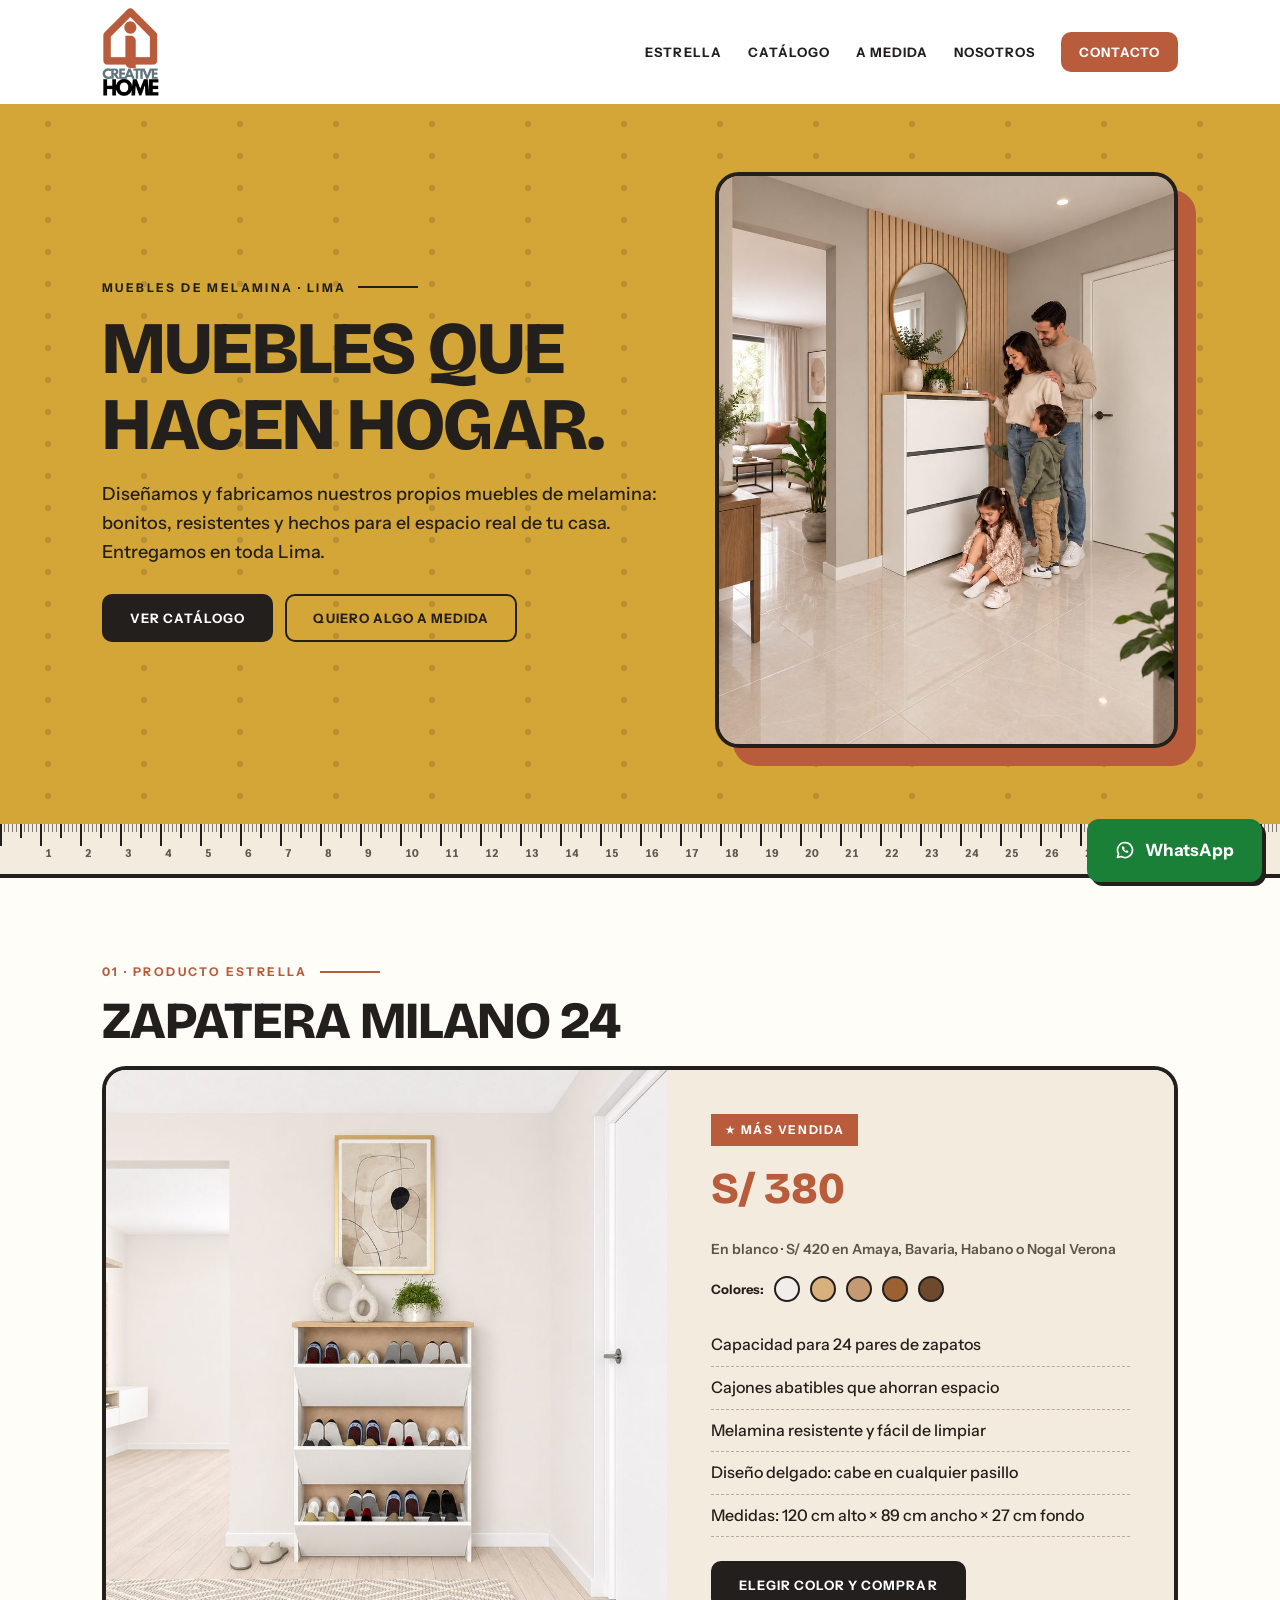
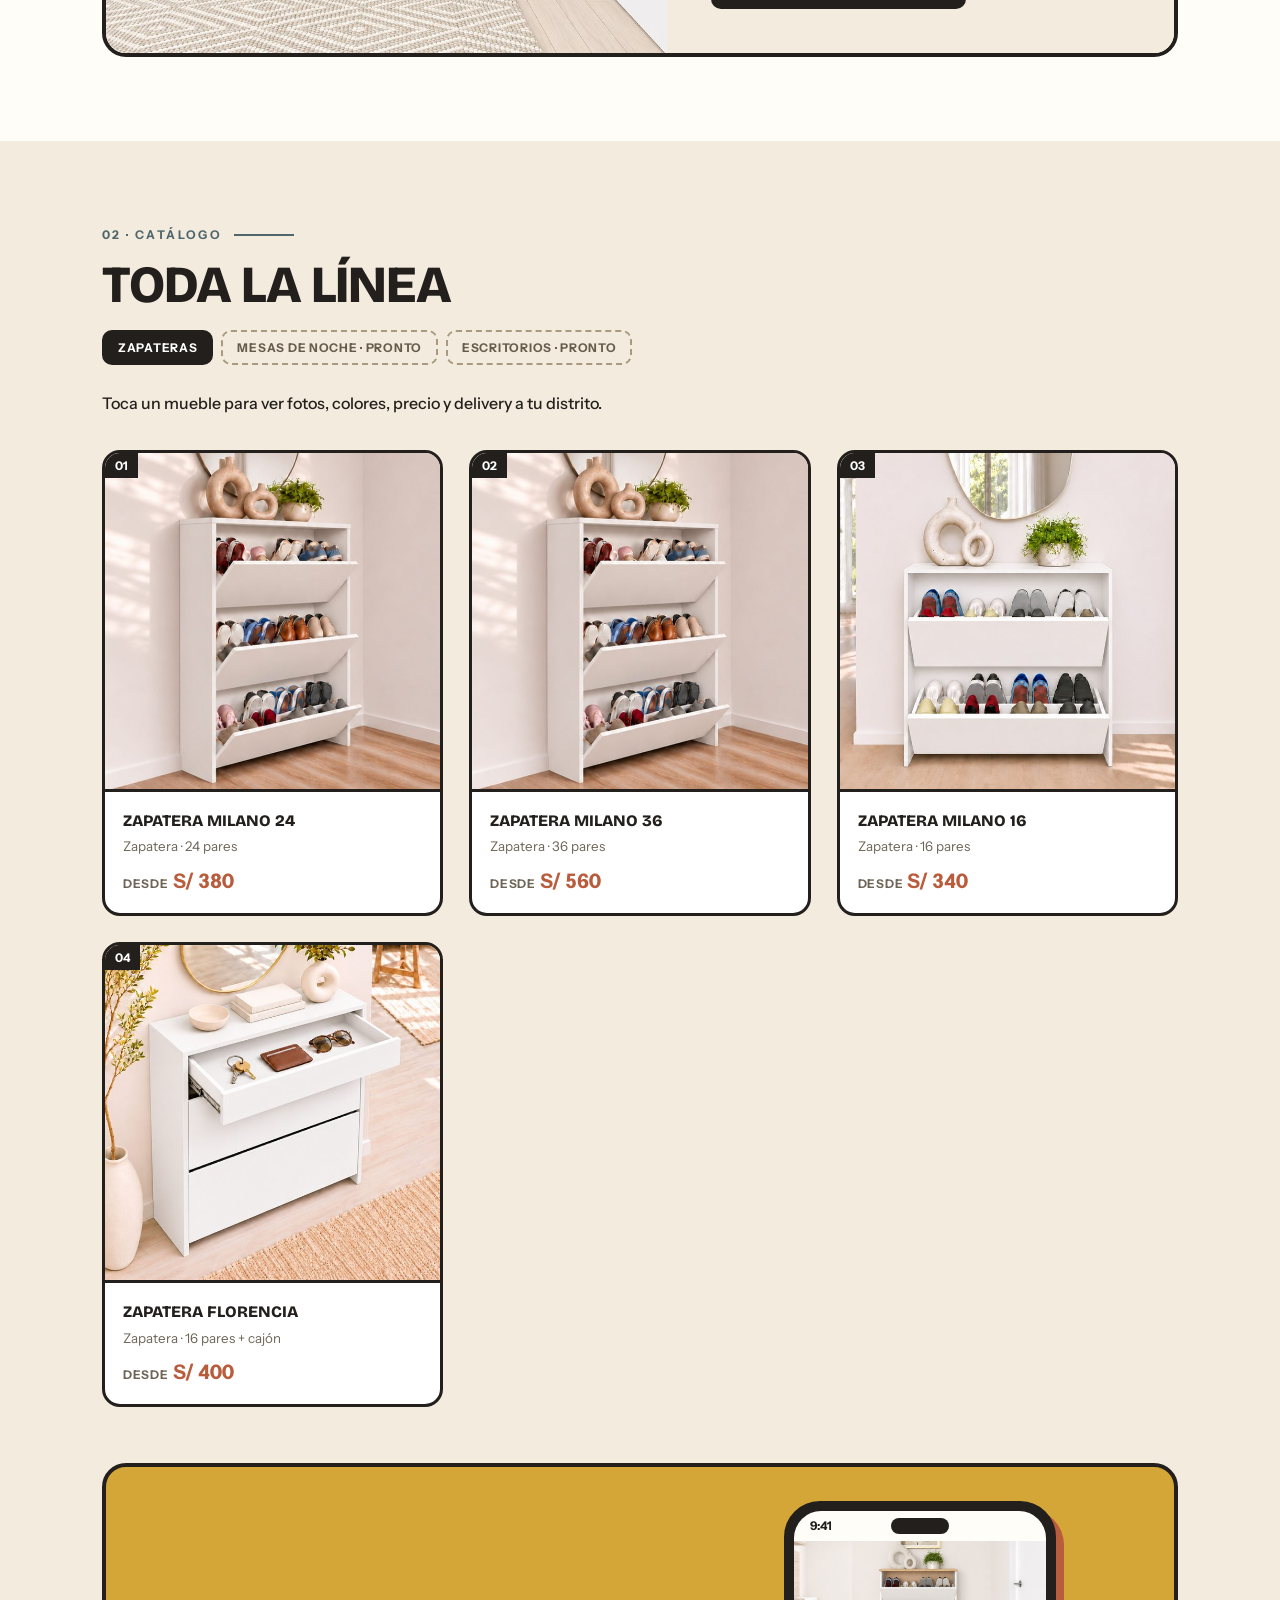
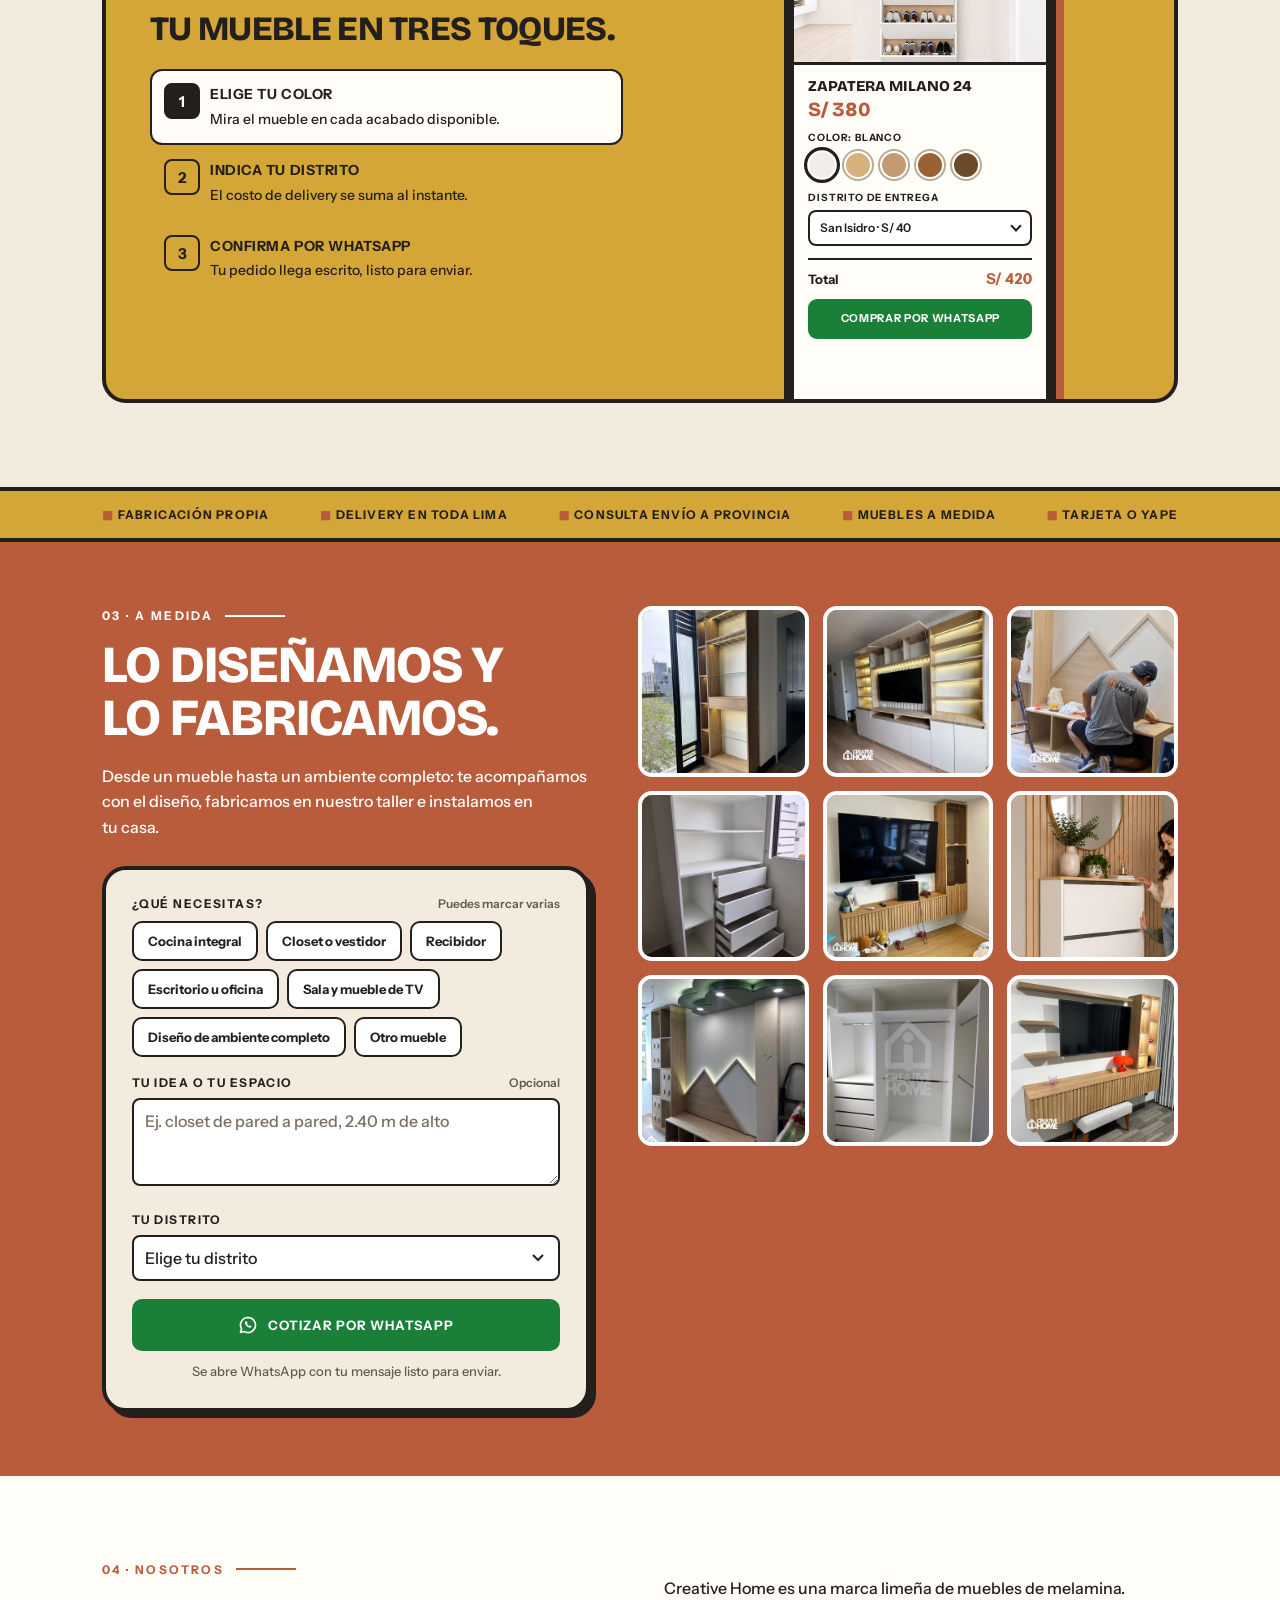
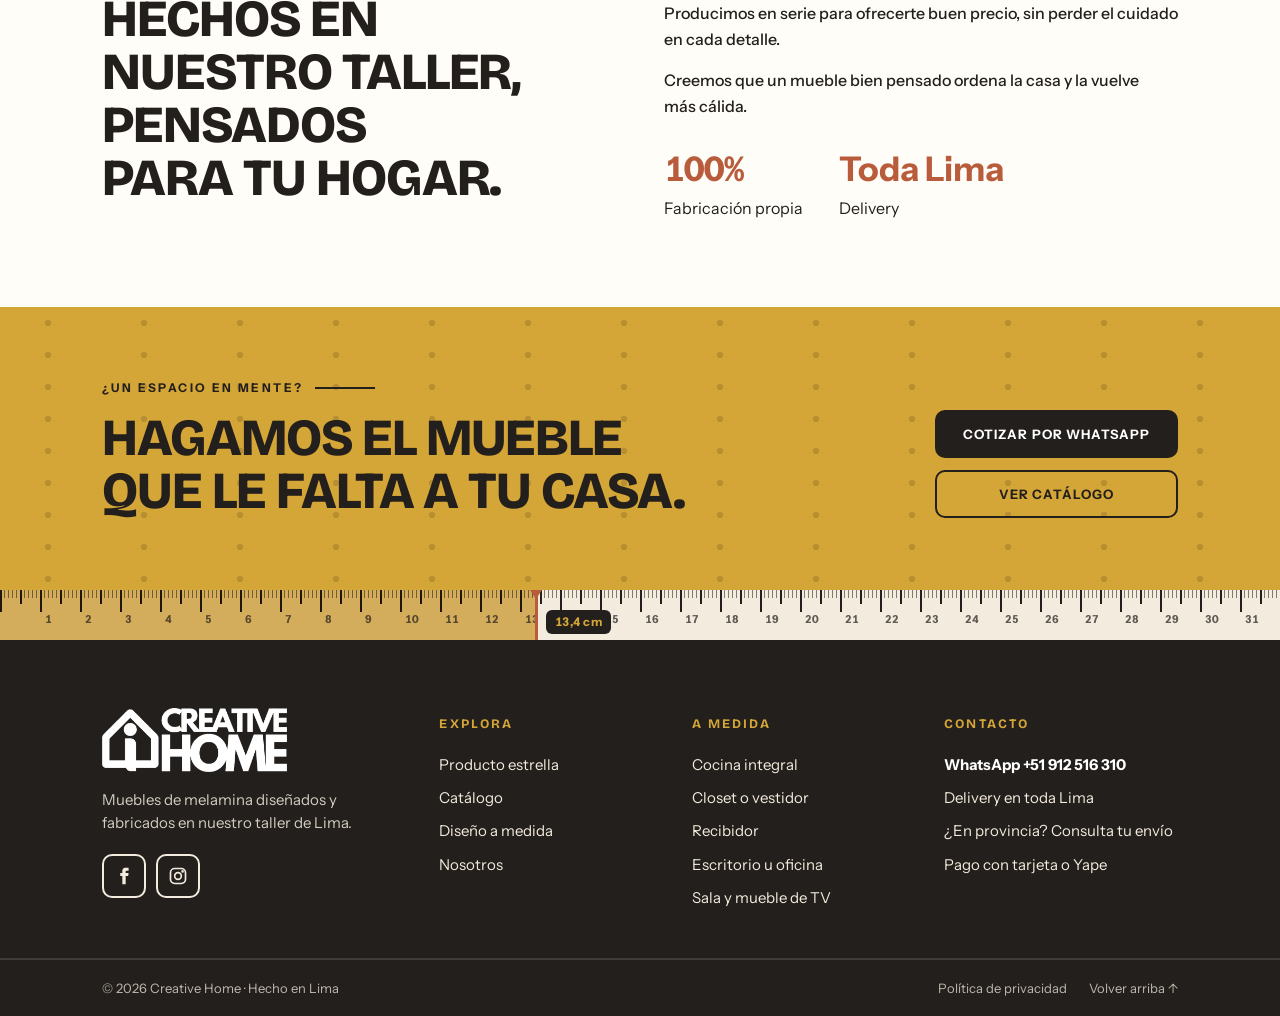
==== commit c444e440: "Ocultar Libro de Reclamaciones hasta tener RUC; privacidad para emprendimiento - .vercelignore: el L" ====
--- a/index.html
+++ b/index.html
@@ -429,7 +429,7 @@
 <div class="fn"><h3>A medida</h3><a href="#medida">Cocina integral</a><a href="#medida">Closet o vestidor</a><a href="#medida">Recibidor</a><a href="#medida">Escritorio u oficina</a><a href="#medida">Sala y mueble de TV</a></div>
 <div class="fn"><h3>Contacto</h3><a class="wl" href="https://wa.me/51912516310" target="_blank" rel="noopener">WhatsApp +51 912 516 310</a><span>Delivery en toda Lima</span><a href="#" data-wa="Hola Creative Home, estoy en provincia. ¿Hacen envíos a mi ciudad? Estoy en: ">¿En provincia? Consulta tu envío</a><span>Pago con tarjeta o Yape</span></div>
 </div></div>
-<div class="fbt"><div class="w"><span>© 2026 Creative Home · Hecho en Lima</span><span class="lg"><a href="/libro-de-reclamaciones.html" class="lr"><svg viewBox="0 0 24 24" width="18" height="18" fill="none" stroke="currentColor" stroke-width="2" stroke-linejoin="round" aria-hidden="true"><path d="M4 4h11a3 3 0 0 1 3 3v13H7a3 3 0 0 1-3-3z"/><path d="M8 9h6M8 13h6"/></svg>Libro de Reclamaciones</a><a href="/privacidad.html">Política de privacidad</a><a href="#inicio">Volver arriba ↑</a></span></div></div>
+<div class="fbt"><div class="w"><span>© 2026 Creative Home · Hecho en Lima</span><span class="lg"><a href="/privacidad.html">Política de privacidad</a><a href="#inicio">Volver arriba ↑</a></span></div></div>
 </footer>
 <a class="fab" href="https://wa.me/51912516310" aria-label="Escríbenos por WhatsApp" data-wa="Hola Creative Home, quisiera más información."><svg viewBox="0 0 24 24" fill="none" stroke="currentColor" stroke-width="2" stroke-linejoin="round" aria-hidden="true"><path d="M12 3a9 9 0 0 0-7.7 13.6L3 21l4.5-1.2A9 9 0 1 0 12 3z"/><path fill="currentColor" stroke="none" d="M9.3 7.5c-.4 0-.9.3-1 .9-.3 1.5.5 3.3 2 4.800s3.300 2.300 4.800 2c.6-.1.9-.6.9-1v-1l-2-.9-.9.9c-.9-.4-1.9-1.400-2.300-2.300l.9-.9-.9-2z"/></svg>WhatsApp</a>
 <div class="ov" id="ov"><div class="md" role="dialog" aria-modal="true" aria-labelledby="mn"><button type="button" class="x" aria-label="Cerrar">×</button><div class="mdi"><div class="sl" id="sl"></div>
